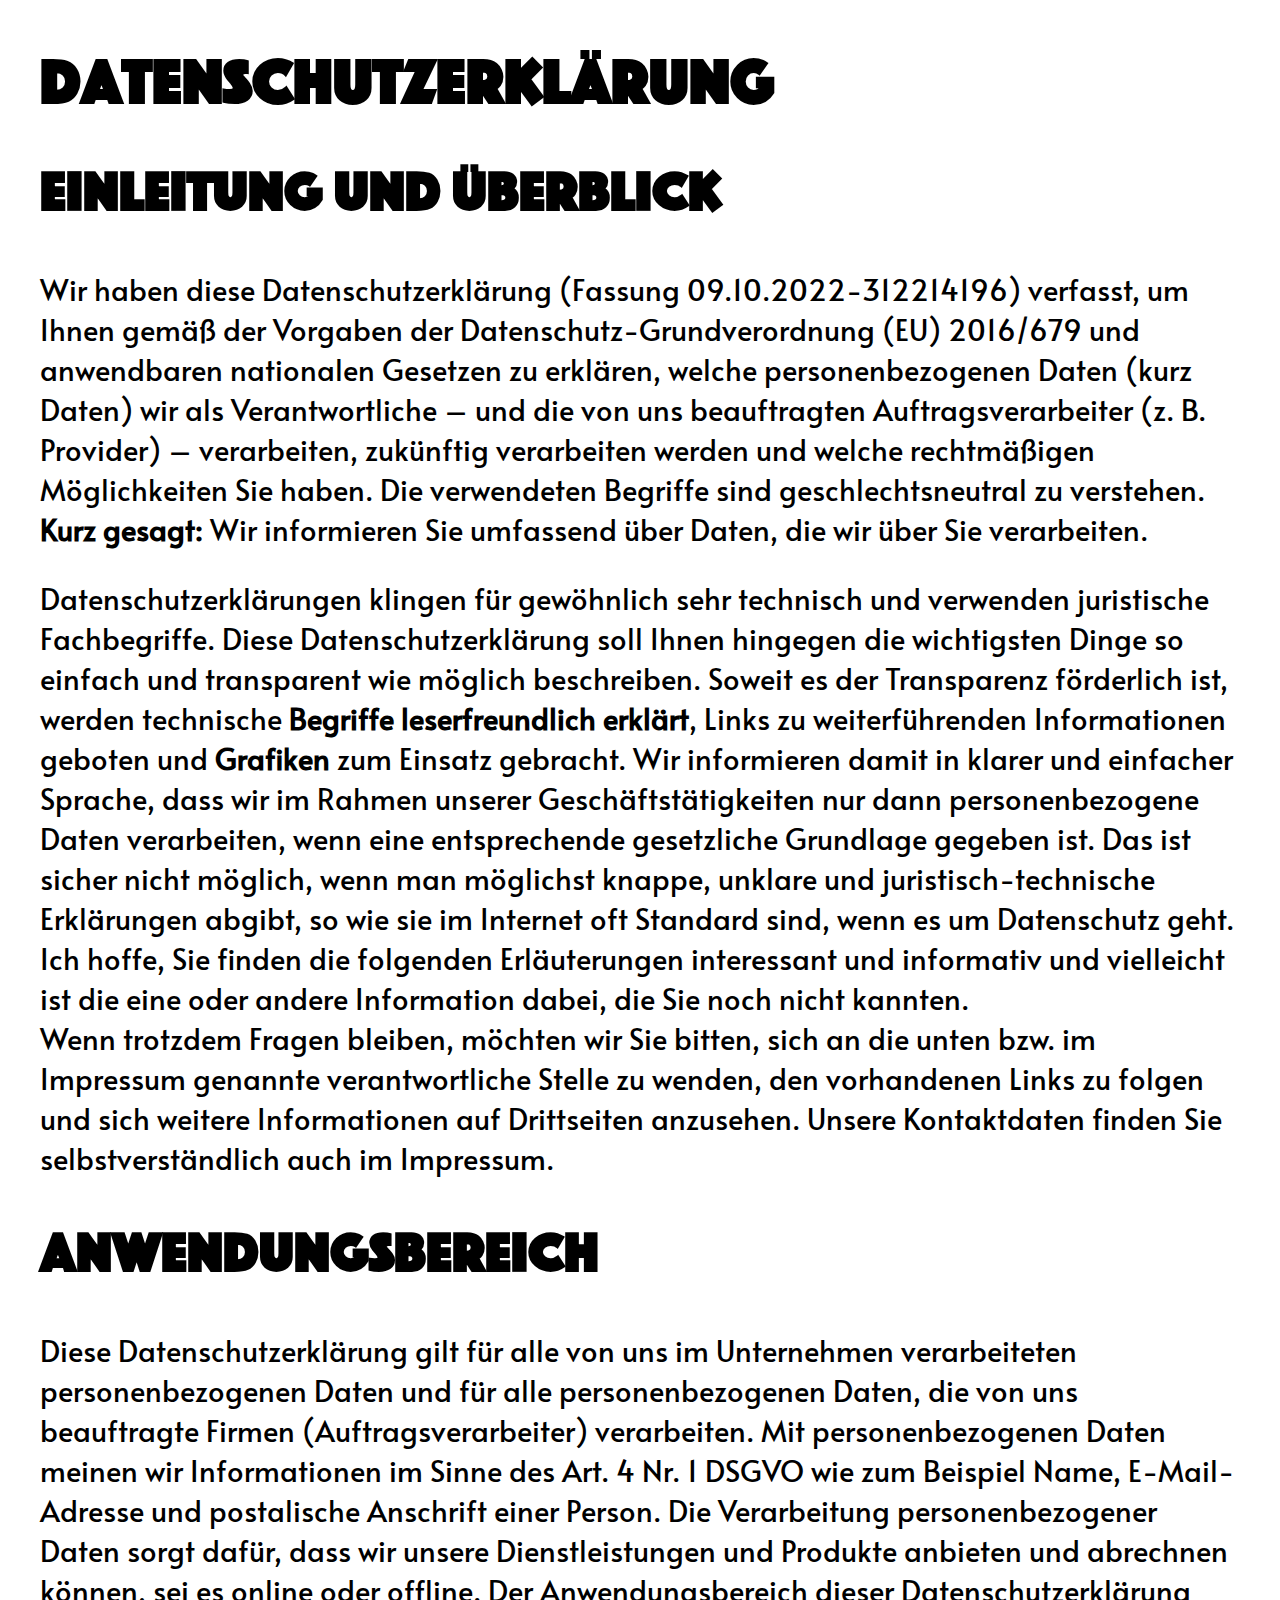
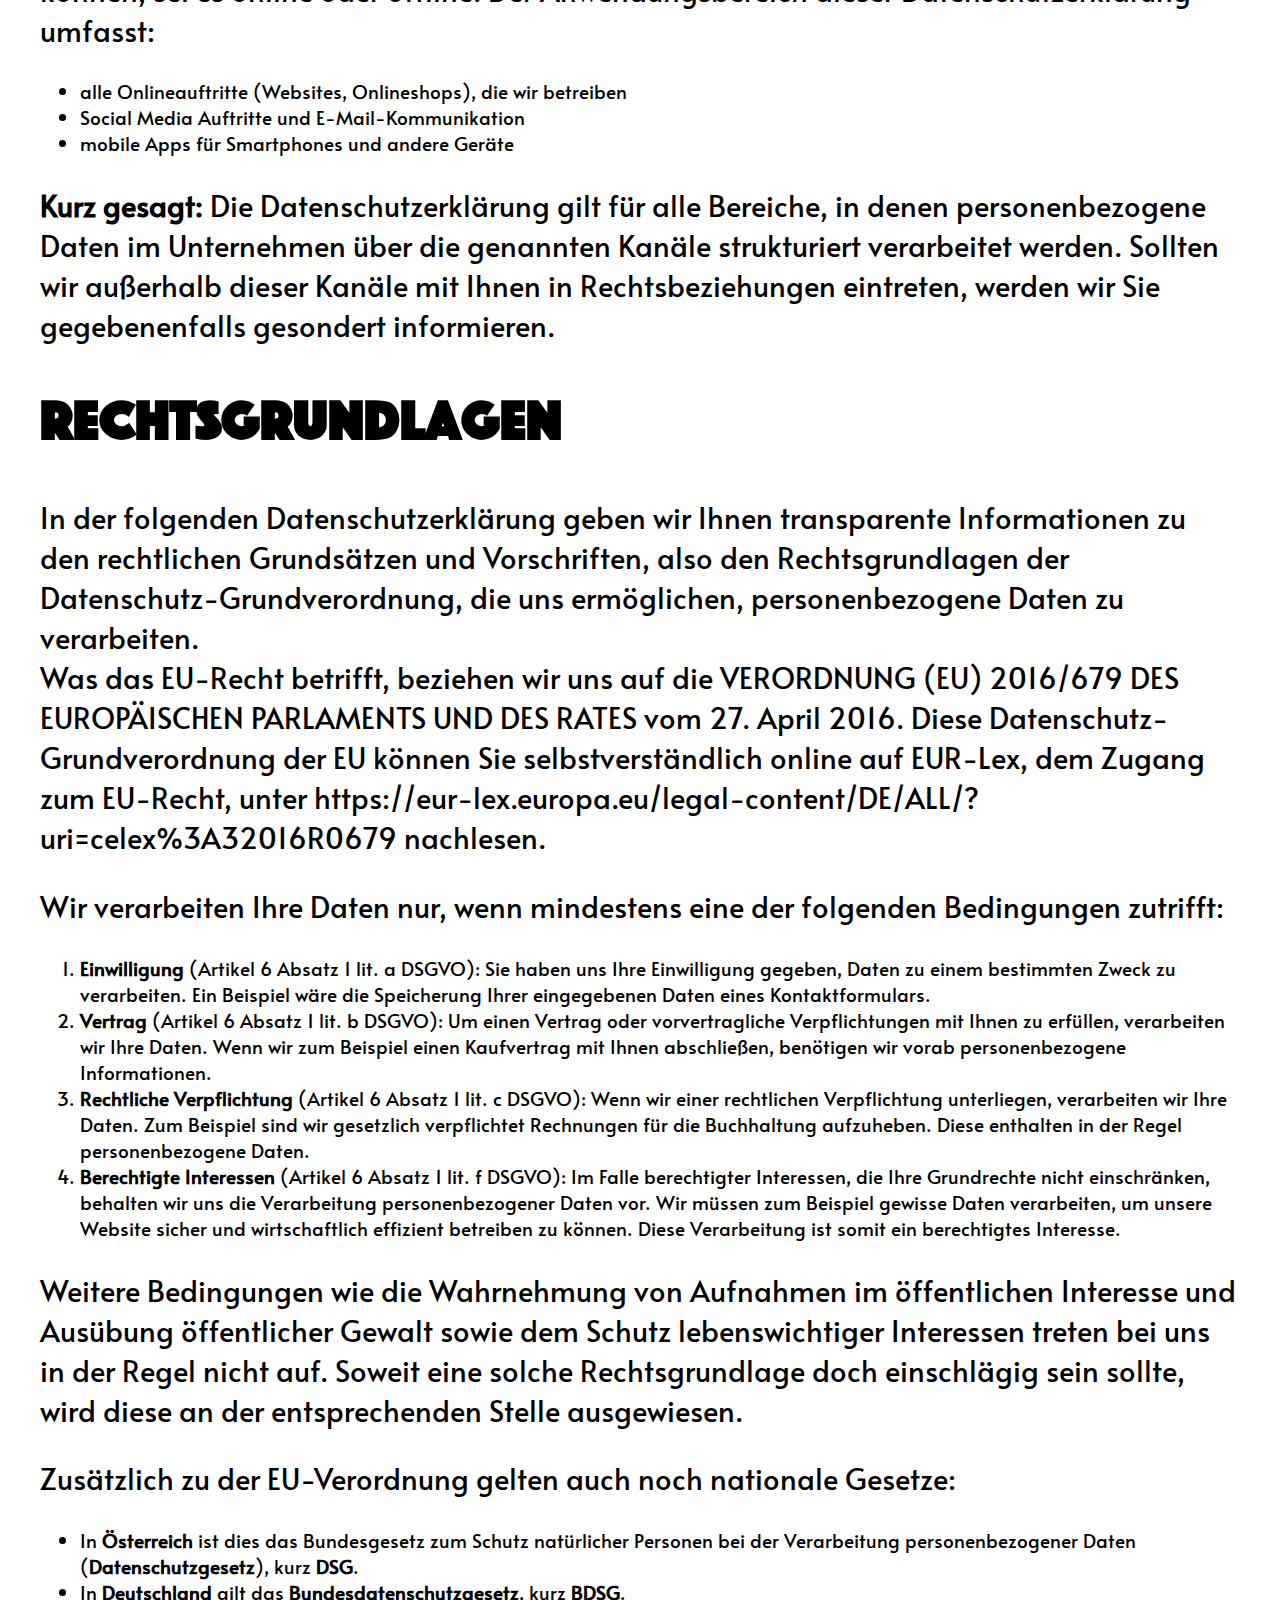
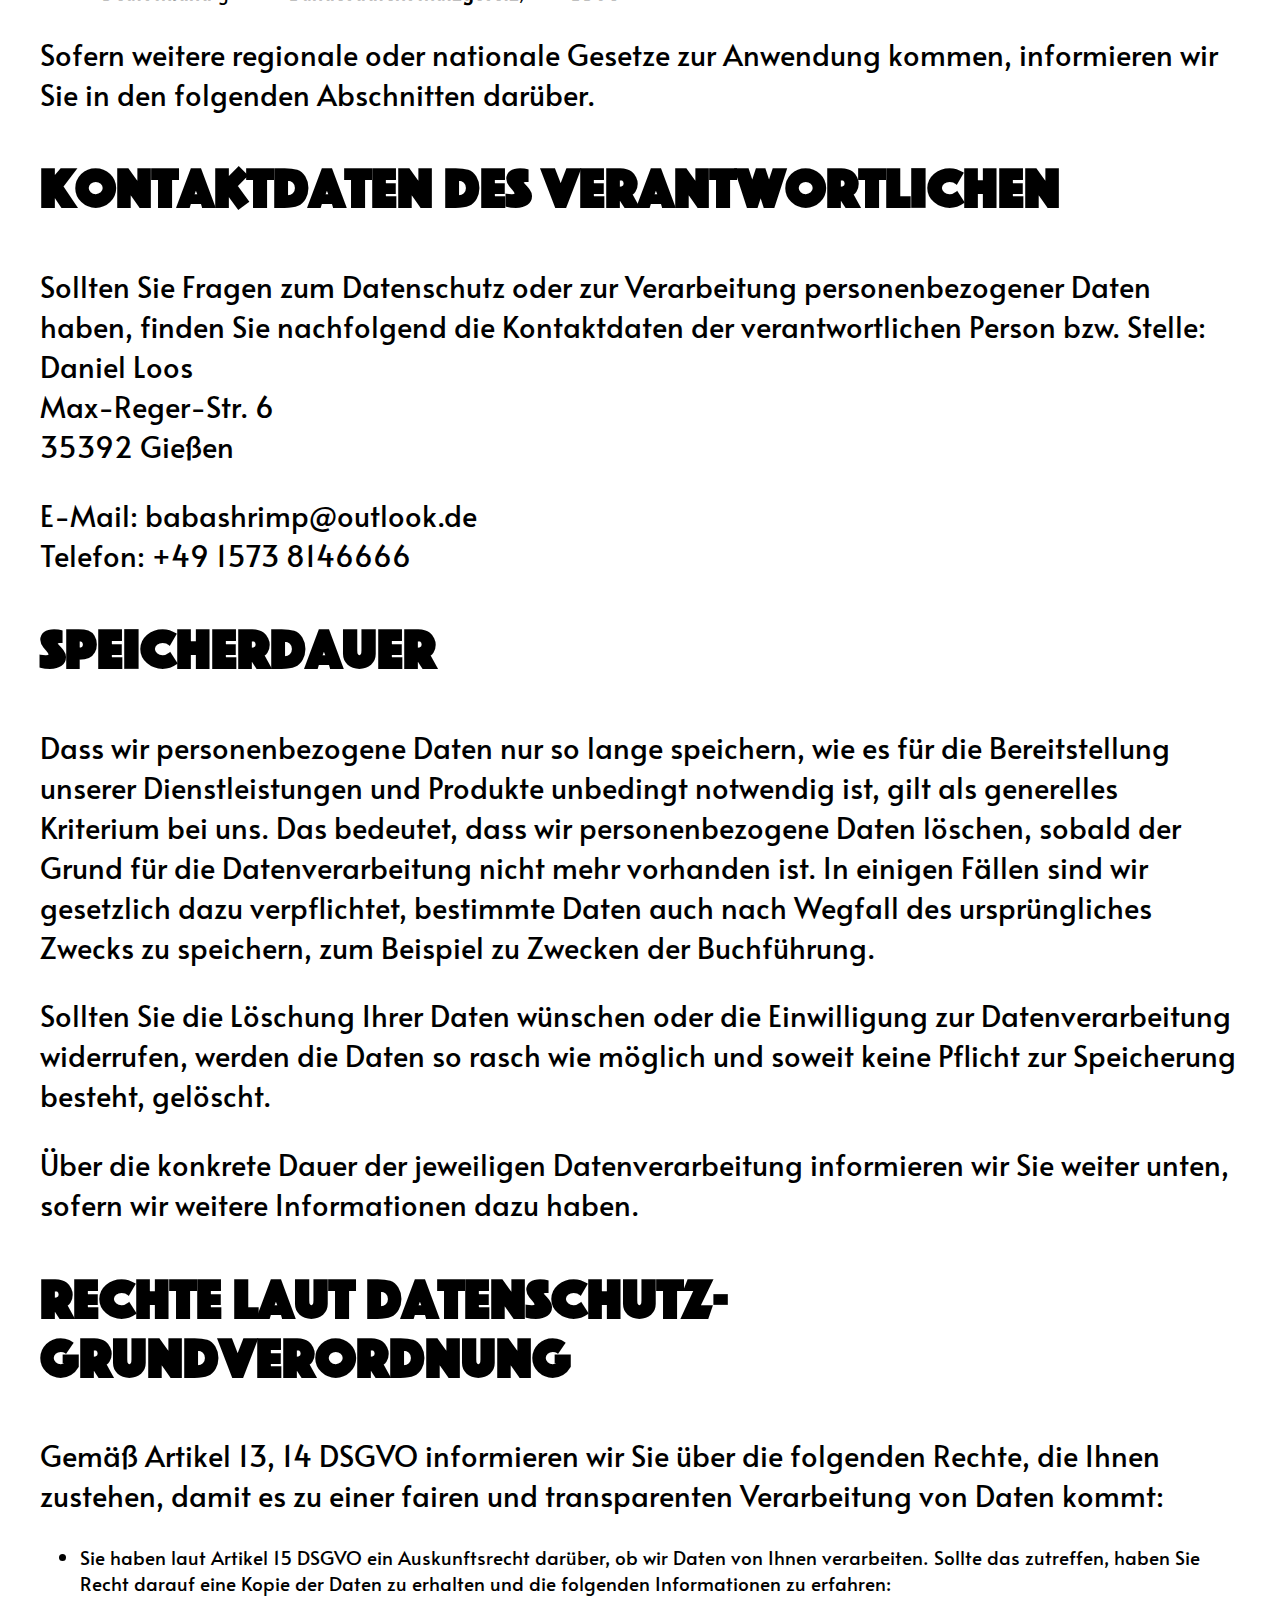
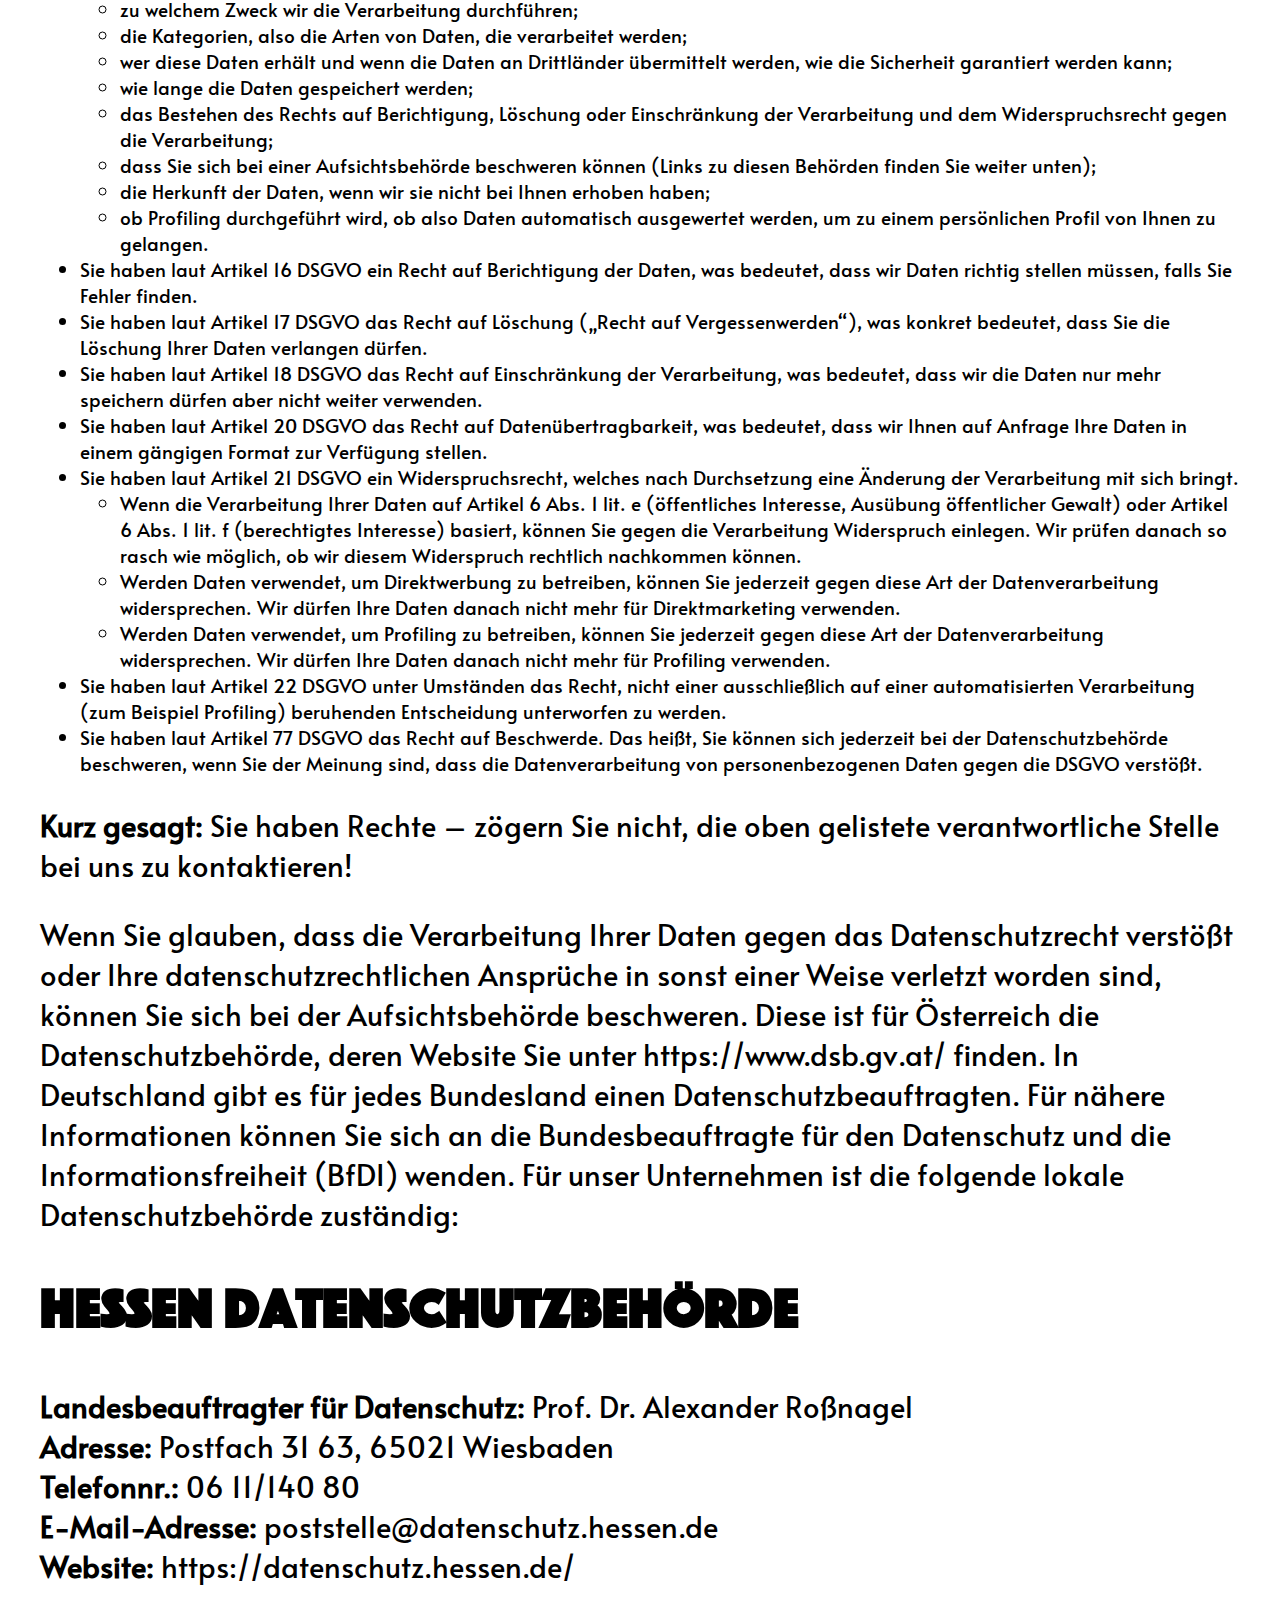
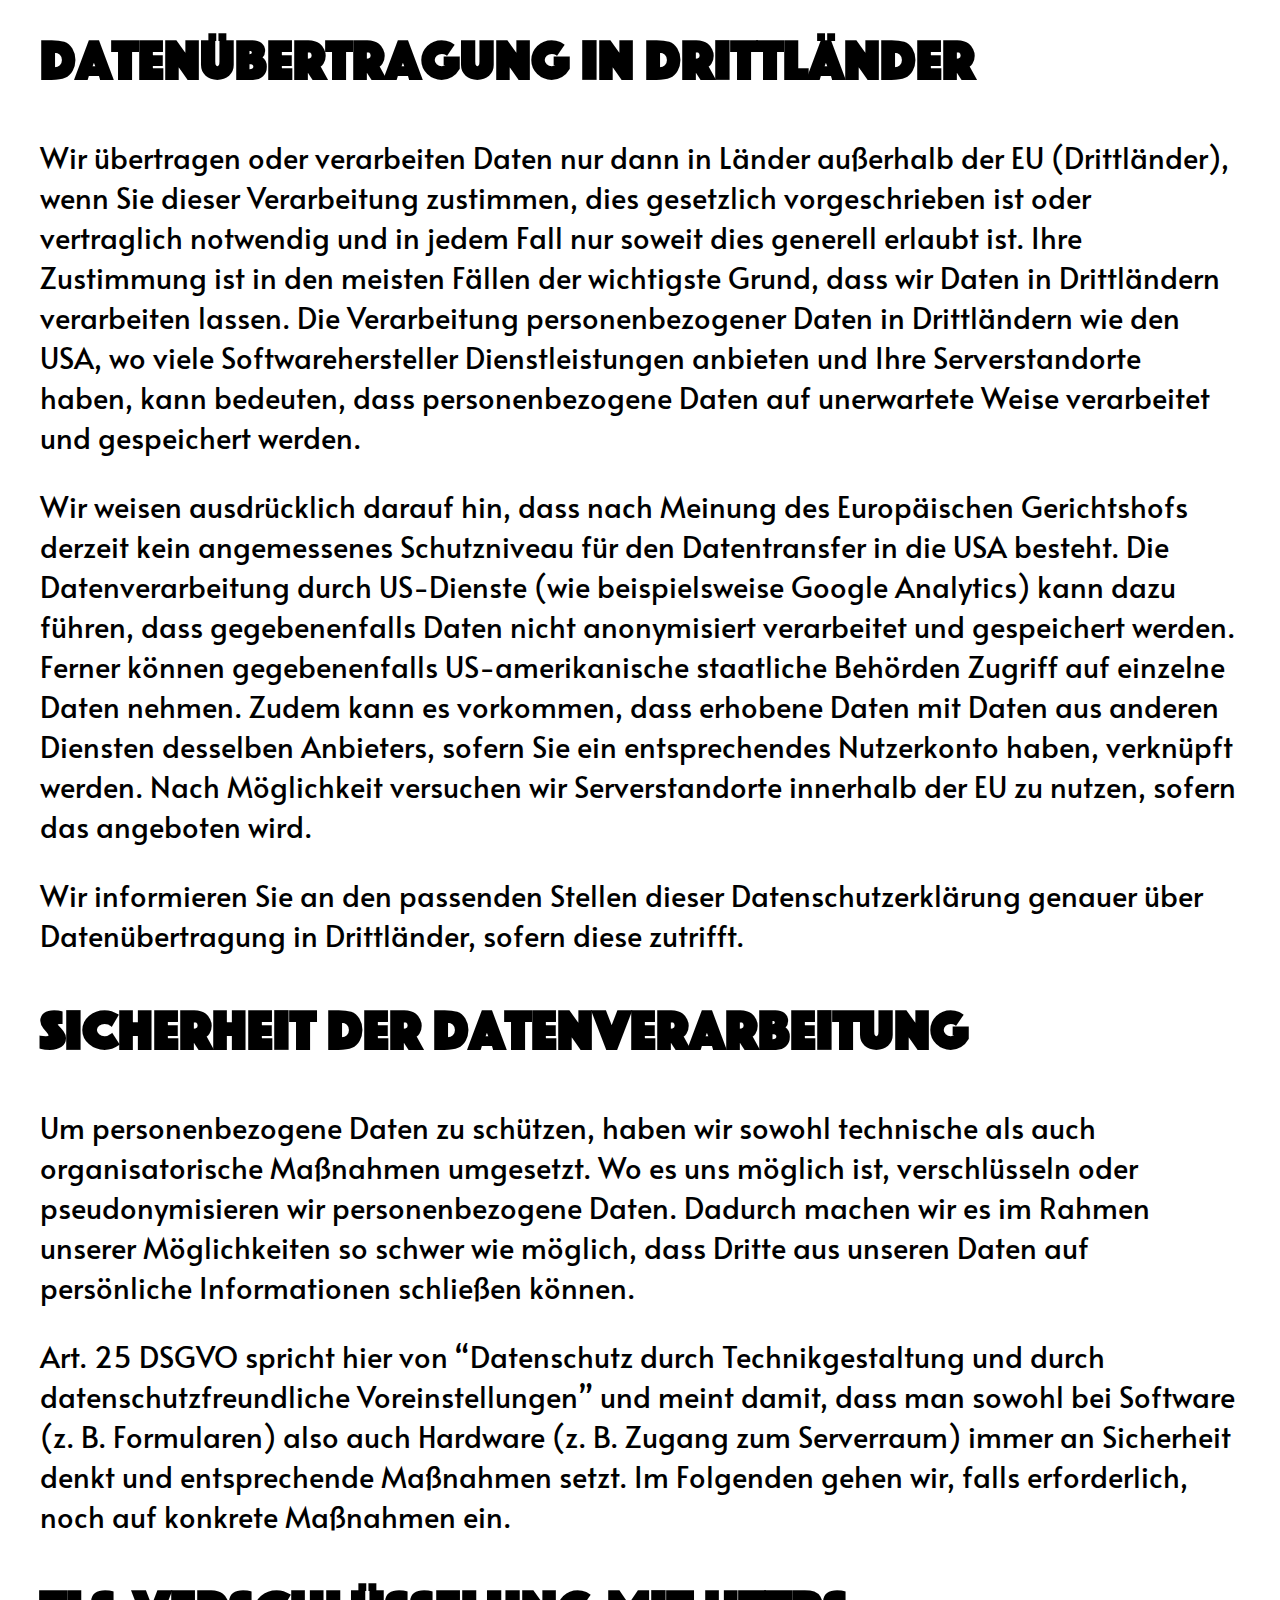
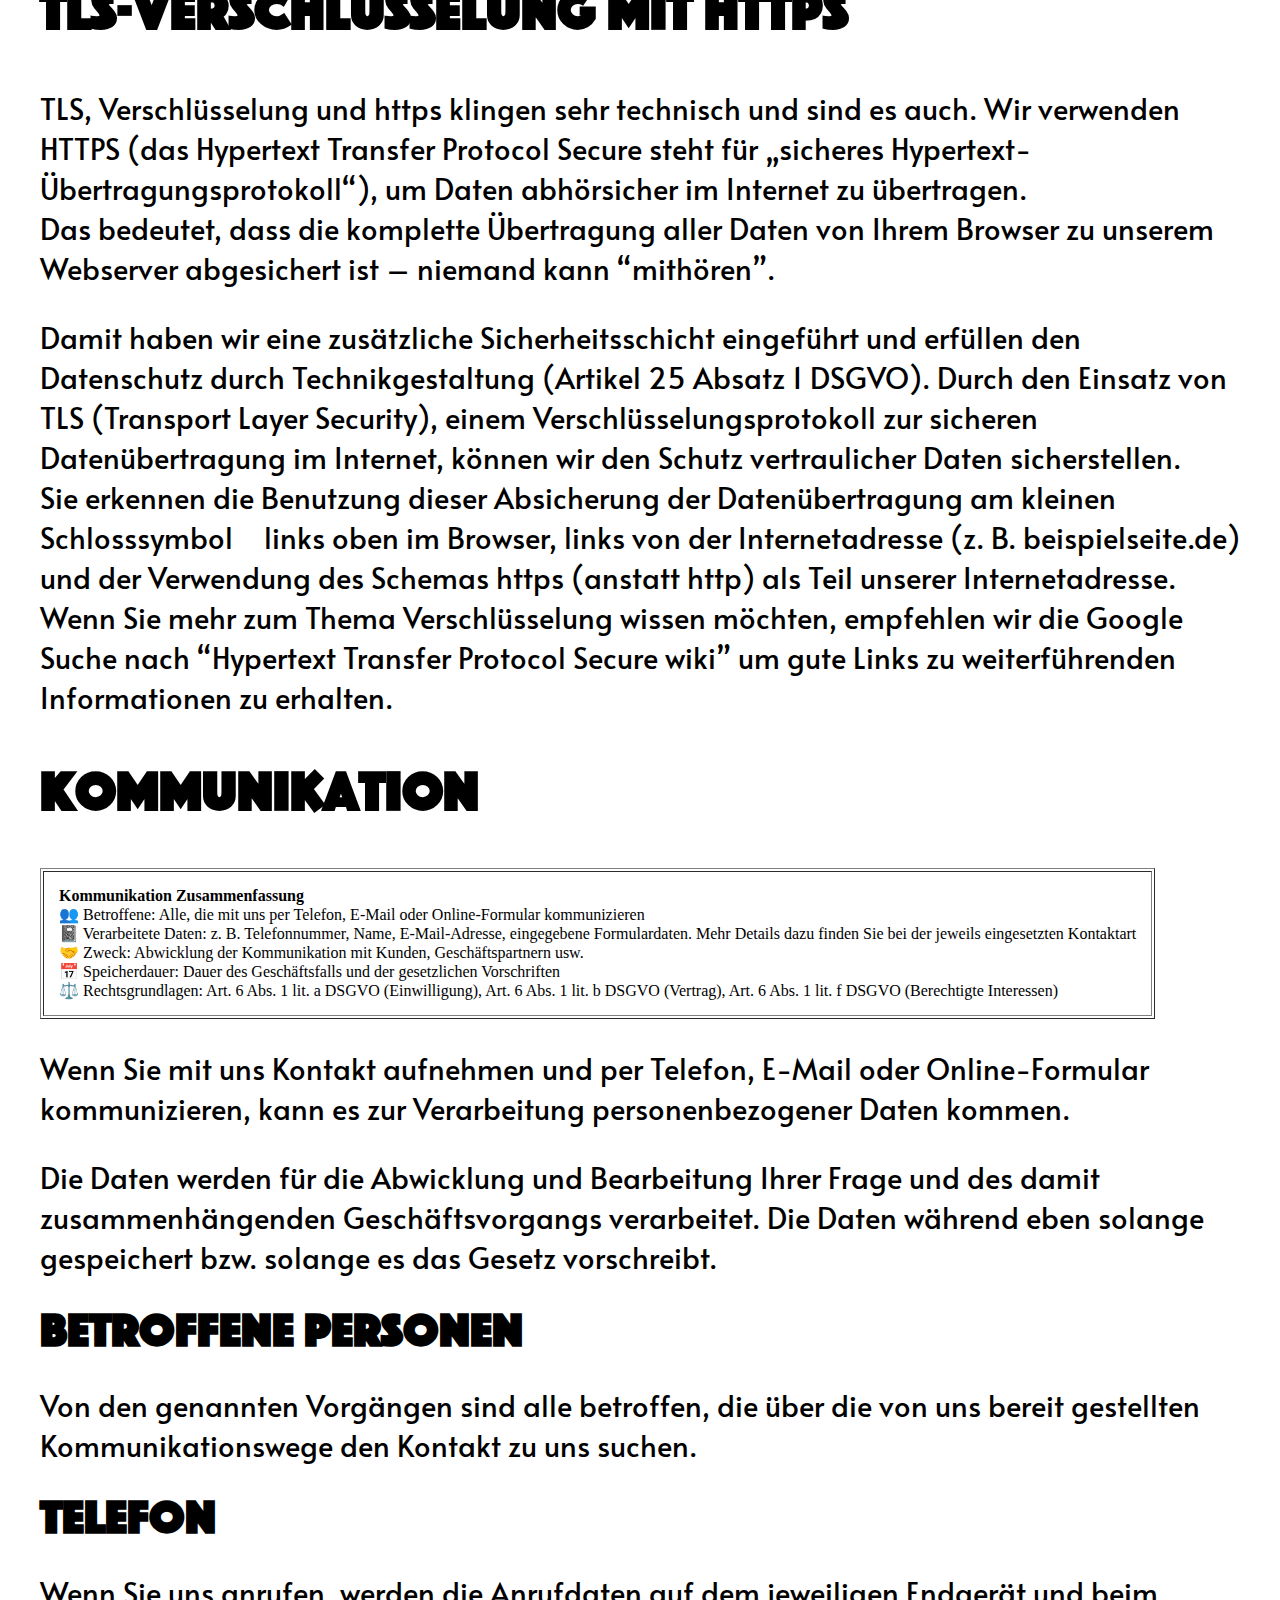
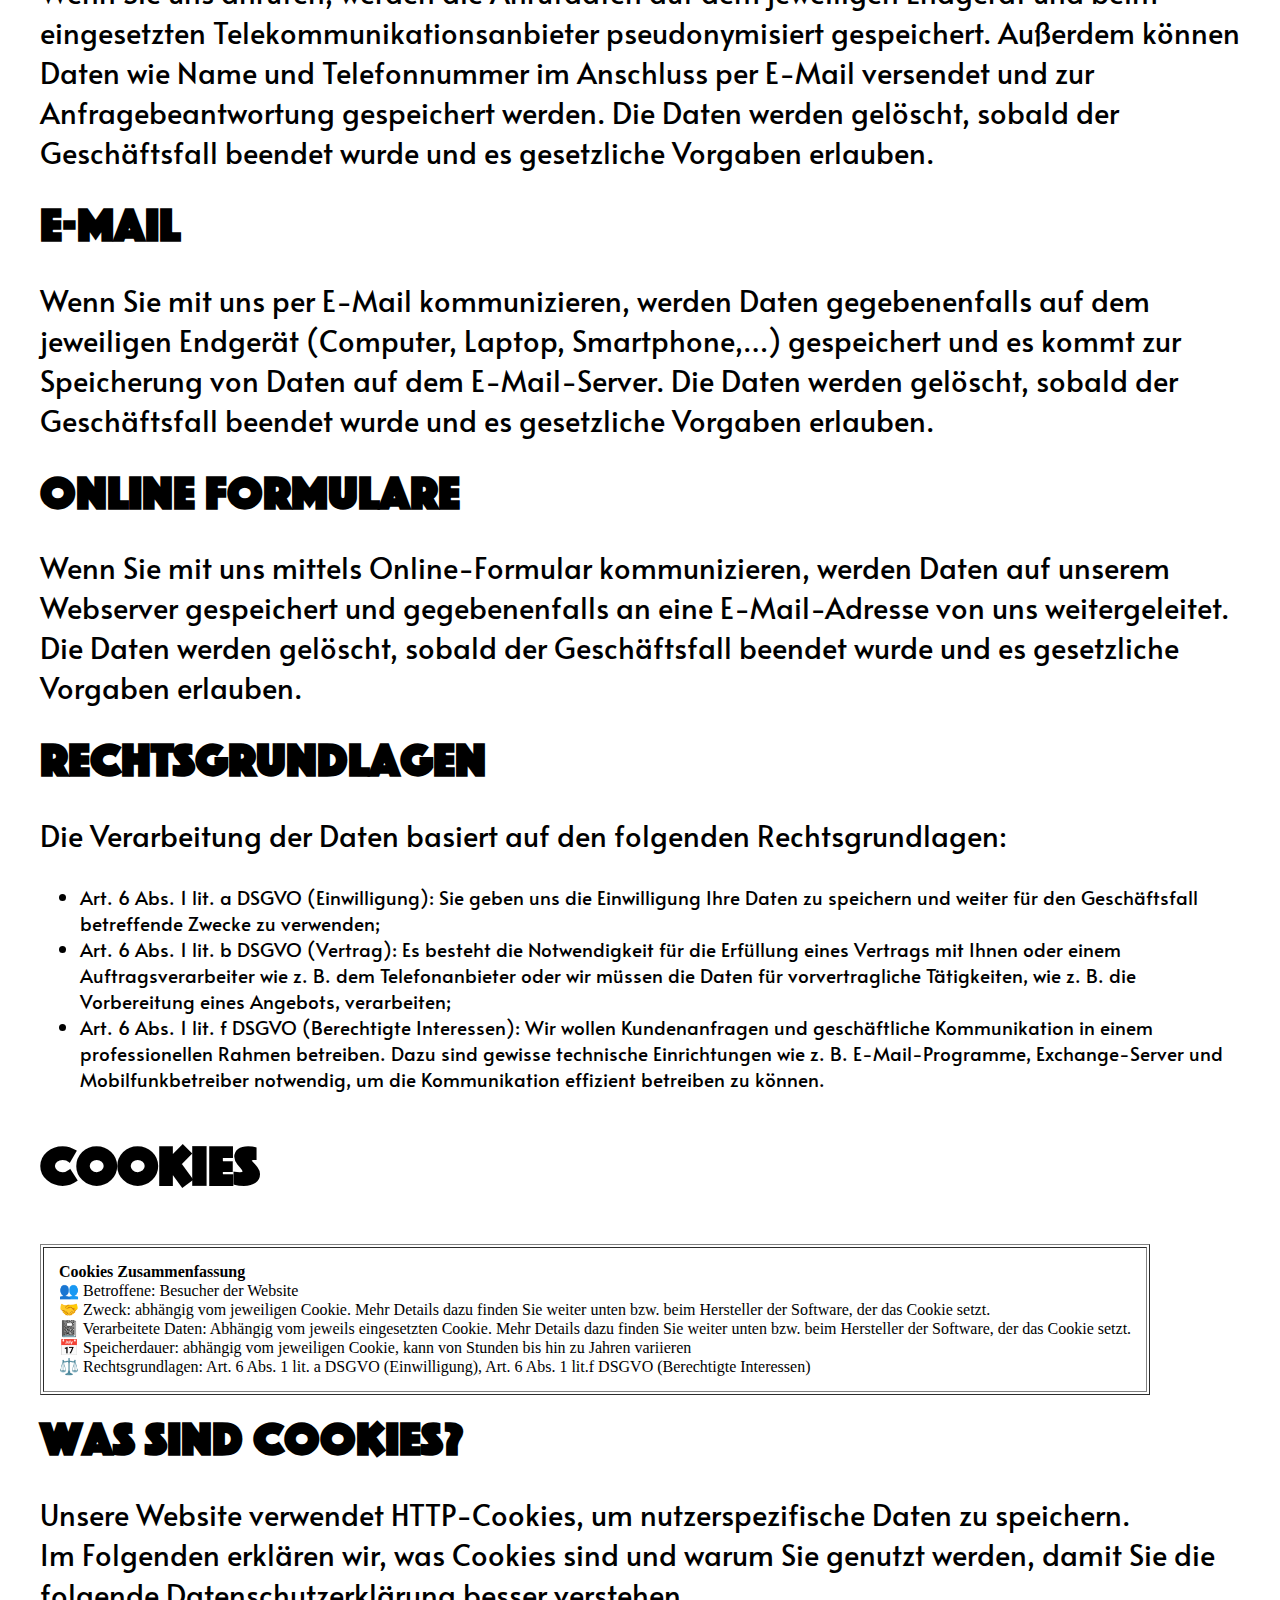
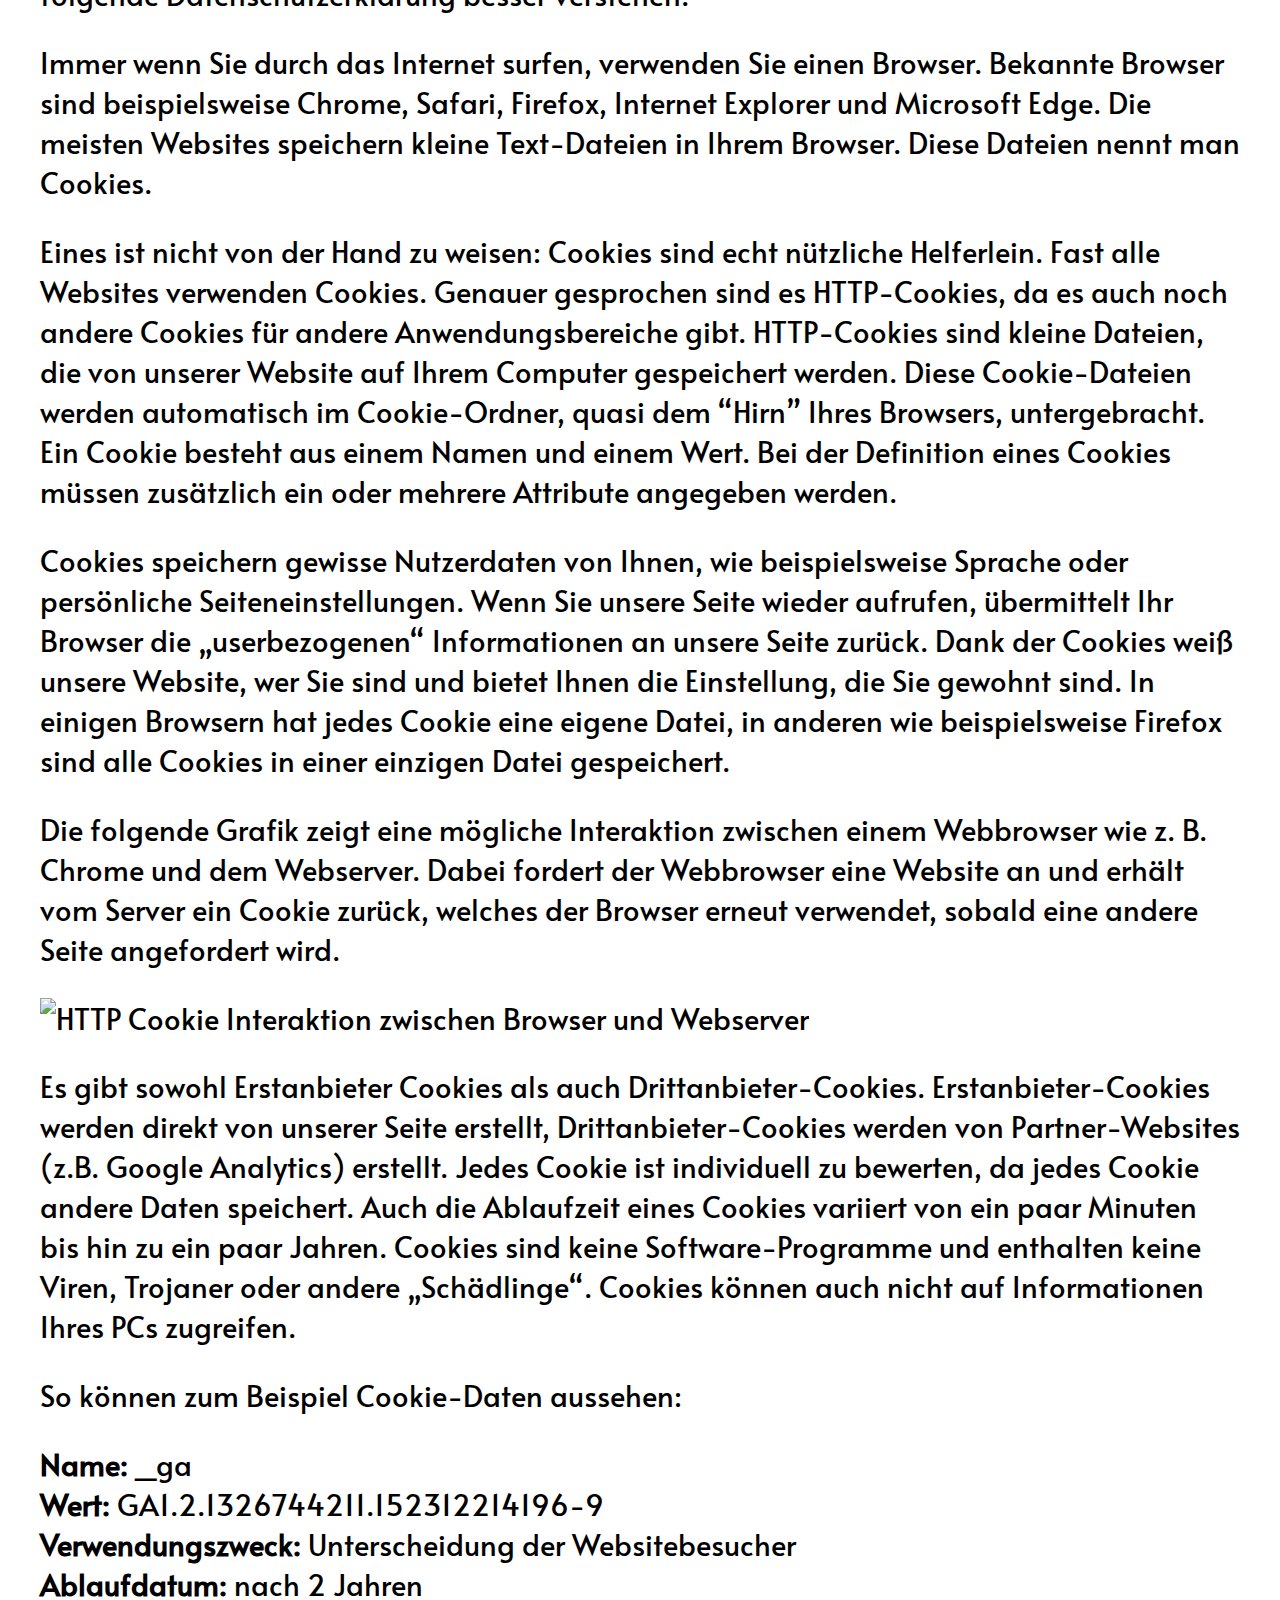
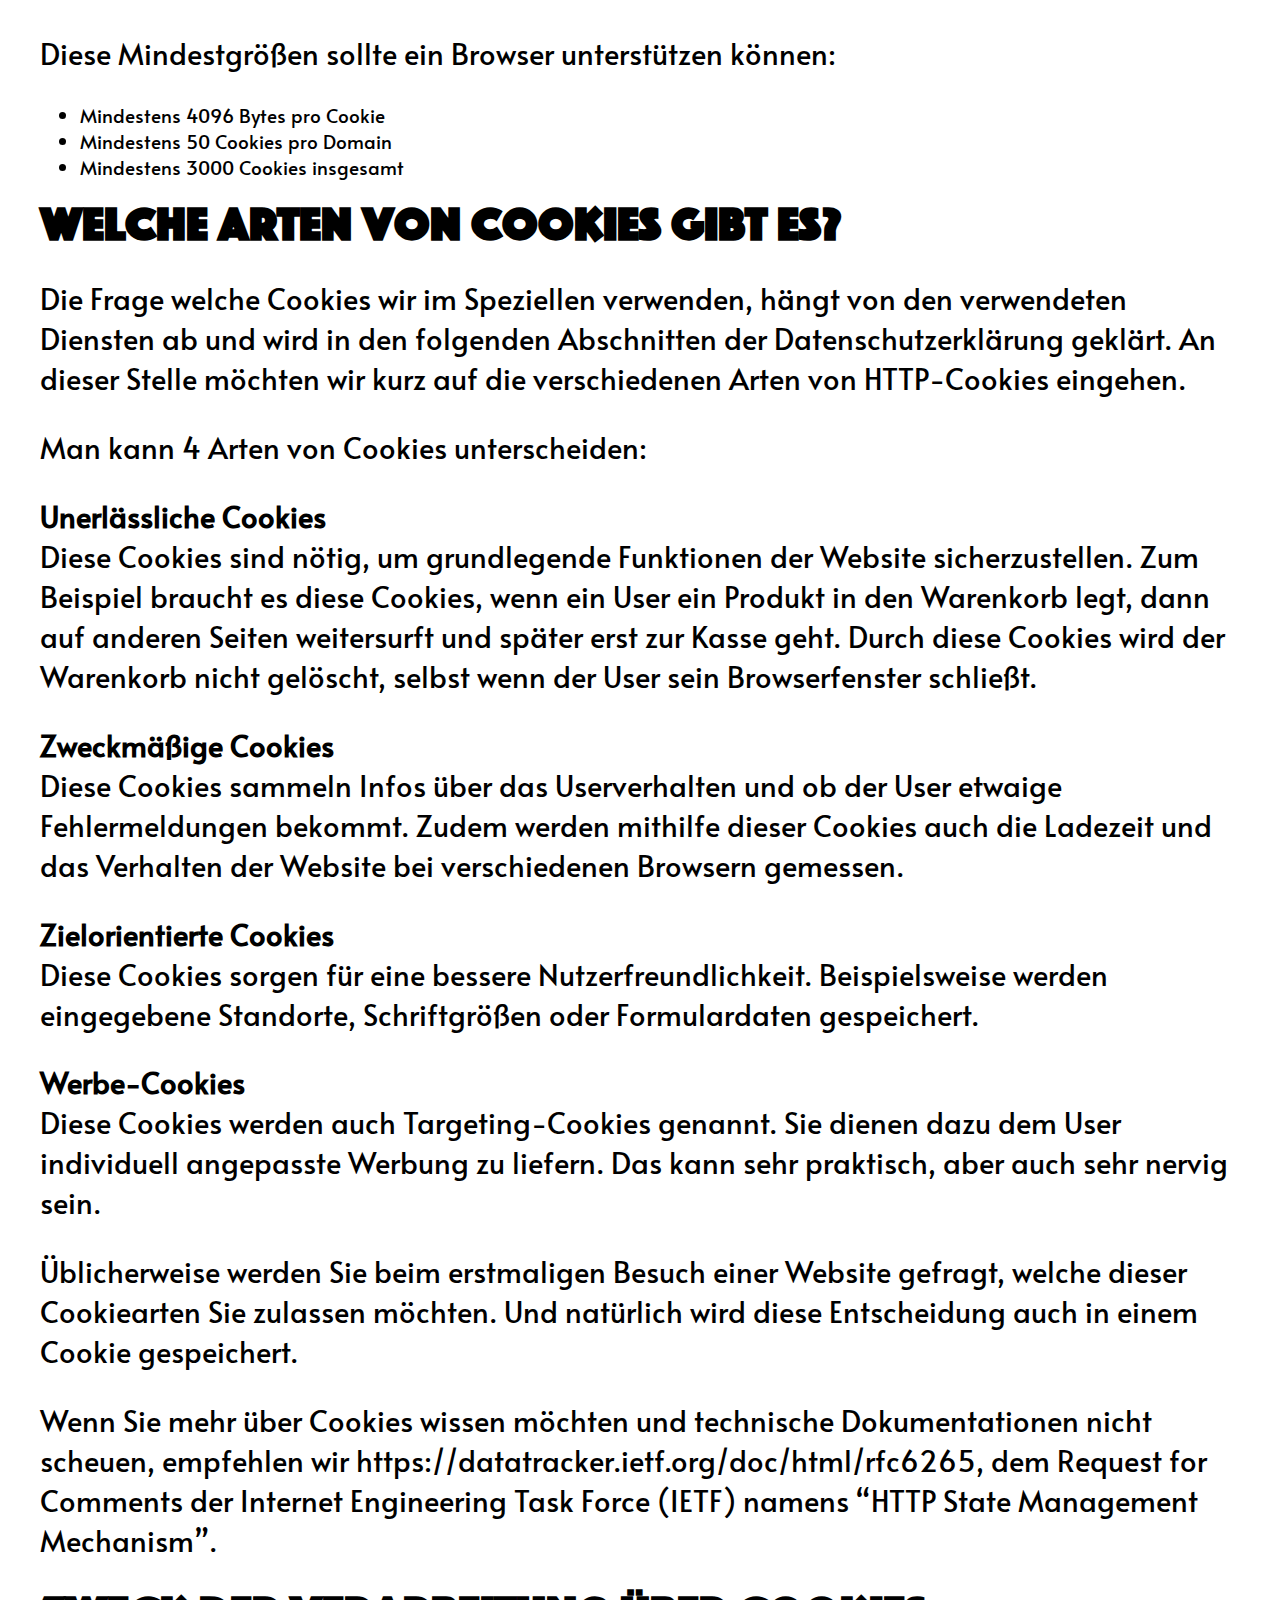
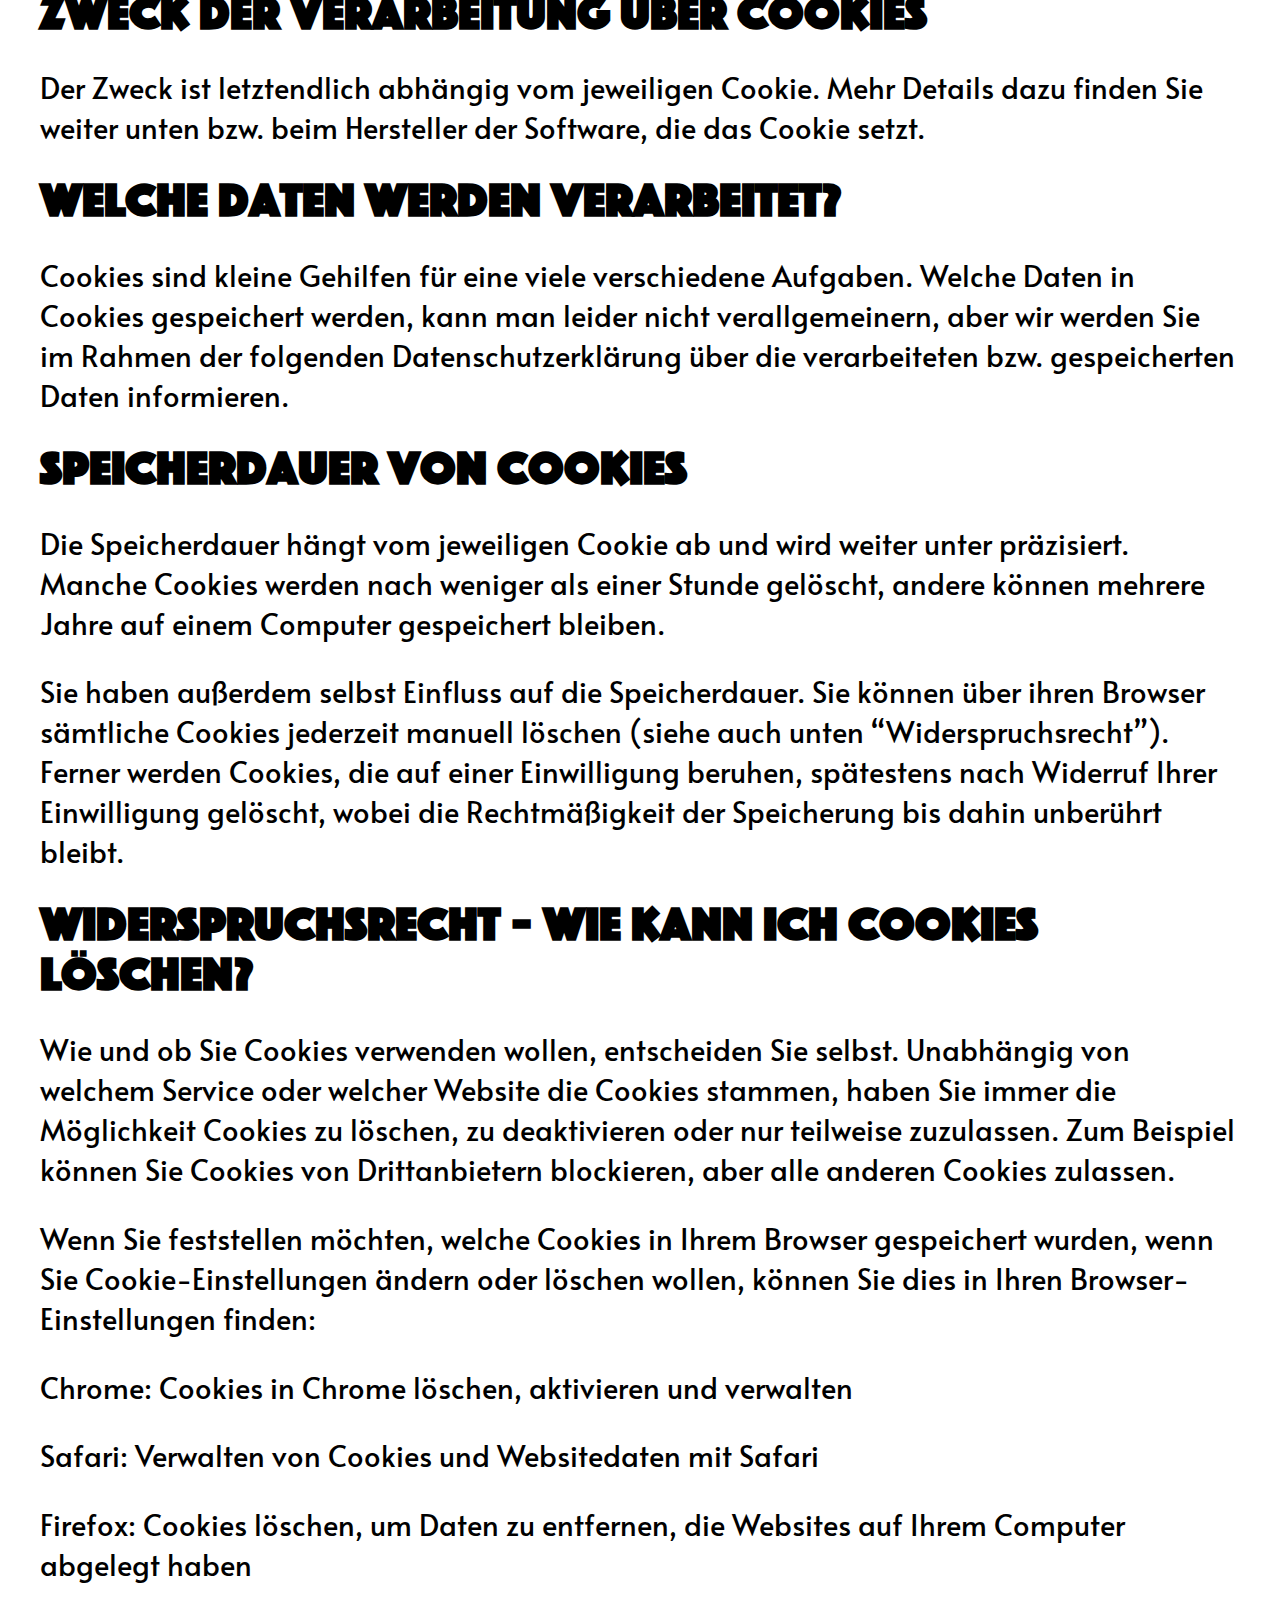
==== datenschutz.html @ 73acc79a "Update" ====
<!DOCTYPE html>
<html lang="en">
<head>
    <meta charset="UTF-8">
    <meta http-equiv="X-UA-Compatible" content="IE=edge">
    <meta name="viewport" content="width=device-width, initial-scale=1.0">
    <title>Datenschutz</title>

    <link rel="stylesheet" href="style.css">

</head>
<body>
    <div id="datenschutz">
        <h1 class="adsimple-312214196">Datenschutzerklärung</h1>
            <h2 id="einleitung-ueberblick" class="adsimple-312214196">Einleitung und Überblick</h2>
            <p>Wir haben diese Datenschutzerklärung (Fassung 09.10.2022-312214196) verfasst, um Ihnen gemäß der Vorgaben der <a class="adsimple-312214196" href="https://eur-lex.europa.eu/legal-content/DE/TXT/HTML/?uri=CELEX:32016R0679&amp;from=DE&amp;tid=312214196#d1e2269-1-1" target="_blank" rel="noopener">Datenschutz-Grundverordnung (EU) 2016/679</a> und anwendbaren nationalen Gesetzen zu erklären, welche personenbezogenen Daten (kurz Daten) wir als Verantwortliche &#8211; und die von uns beauftragten Auftragsverarbeiter (z. B. Provider) &#8211; verarbeiten, zukünftig verarbeiten werden und welche rechtmäßigen Möglichkeiten Sie haben. Die verwendeten Begriffe sind geschlechtsneutral zu verstehen.<br />
            <strong class="adsimple-312214196">Kurz gesagt:</strong> Wir informieren Sie umfassend über Daten, die wir über Sie verarbeiten.</p>
            <p>Datenschutzerklärungen klingen für gewöhnlich sehr technisch und verwenden juristische Fachbegriffe. Diese Datenschutzerklärung soll Ihnen hingegen die wichtigsten Dinge so einfach und transparent wie möglich beschreiben. Soweit es der Transparenz förderlich ist, werden technische <strong class="adsimple-312214196">Begriffe leserfreundlich erklärt</strong>, Links zu weiterführenden Informationen geboten und <strong class="adsimple-312214196">Grafiken</strong> zum Einsatz gebracht. Wir informieren damit in klarer und einfacher Sprache, dass wir im Rahmen unserer Geschäftstätigkeiten nur dann personenbezogene Daten verarbeiten, wenn eine entsprechende gesetzliche Grundlage gegeben ist. Das ist sicher nicht möglich, wenn man möglichst knappe, unklare und juristisch-technische Erklärungen abgibt, so wie sie im Internet oft Standard sind, wenn es um Datenschutz geht. Ich hoffe, Sie finden die folgenden Erläuterungen interessant und informativ und vielleicht ist die eine oder andere Information dabei, die Sie noch nicht kannten.<br />
            Wenn trotzdem Fragen bleiben, möchten wir Sie bitten, sich an die unten bzw. im Impressum genannte verantwortliche Stelle zu wenden, den vorhandenen Links zu folgen und sich weitere Informationen auf Drittseiten anzusehen. Unsere Kontaktdaten finden Sie selbstverständlich auch im Impressum.</p>
            <h2 id="anwendungsbereich" class="adsimple-312214196">Anwendungsbereich</h2>
            <p>Diese Datenschutzerklärung gilt für alle von uns im Unternehmen verarbeiteten personenbezogenen Daten und für alle personenbezogenen Daten, die von uns beauftragte Firmen (Auftragsverarbeiter) verarbeiten. Mit personenbezogenen Daten meinen wir Informationen im Sinne des Art. 4 Nr. 1 DSGVO wie zum Beispiel Name, E-Mail-Adresse und postalische Anschrift einer Person. Die Verarbeitung personenbezogener Daten sorgt dafür, dass wir unsere Dienstleistungen und Produkte anbieten und abrechnen können, sei es online oder offline. Der Anwendungsbereich dieser Datenschutzerklärung umfasst:</p>
            <ul class="adsimple-312214196">
            <li class="adsimple-312214196">alle Onlineauftritte (Websites, Onlineshops), die wir betreiben</li>
            <li class="adsimple-312214196">Social Media Auftritte und E-Mail-Kommunikation</li>
            <li class="adsimple-312214196">mobile Apps für Smartphones und andere Geräte</li>
            </ul>
            <p>
            <strong class="adsimple-312214196">Kurz gesagt:</strong> Die Datenschutzerklärung gilt für alle Bereiche, in denen personenbezogene Daten im Unternehmen über die genannten Kanäle strukturiert verarbeitet werden. Sollten wir außerhalb dieser Kanäle mit Ihnen in Rechtsbeziehungen eintreten, werden wir Sie gegebenenfalls gesondert informieren.</p>
            <h2 id="rechtsgrundlagen" class="adsimple-312214196">Rechtsgrundlagen</h2>
            <p>In der folgenden Datenschutzerklärung geben wir Ihnen transparente Informationen zu den rechtlichen Grundsätzen und Vorschriften, also den Rechtsgrundlagen der Datenschutz-Grundverordnung, die uns ermöglichen, personenbezogene Daten zu verarbeiten.<br />
            Was das EU-Recht betrifft, beziehen wir uns auf die VERORDNUNG (EU) 2016/679 DES EUROPÄISCHEN PARLAMENTS UND DES RATES vom 27. April 2016. Diese Datenschutz-Grundverordnung der EU können Sie selbstverständlich online auf EUR-Lex, dem Zugang zum EU-Recht, unter <a class="adsimple-312214196" href="https://eur-lex.europa.eu/legal-content/DE/ALL/?uri=celex%3A32016R0679">https://eur-lex.europa.eu/legal-content/DE/ALL/?uri=celex%3A32016R0679</a> nachlesen.</p>
            <p>Wir verarbeiten Ihre Daten nur, wenn mindestens eine der folgenden Bedingungen zutrifft:</p>
            <ol>
            <li class="adsimple-312214196">
            <strong class="adsimple-312214196">Einwilligung</strong> (Artikel 6 Absatz 1 lit. a DSGVO): Sie haben uns Ihre Einwilligung gegeben, Daten zu einem bestimmten Zweck zu verarbeiten. Ein Beispiel wäre die Speicherung Ihrer eingegebenen Daten eines Kontaktformulars.</li>
            <li class="adsimple-312214196">
            <strong class="adsimple-312214196">Vertrag</strong> (Artikel 6 Absatz 1 lit. b DSGVO): Um einen Vertrag oder vorvertragliche Verpflichtungen mit Ihnen zu erfüllen, verarbeiten wir Ihre Daten. Wenn wir zum Beispiel einen Kaufvertrag mit Ihnen abschließen, benötigen wir vorab personenbezogene Informationen.</li>
            <li class="adsimple-312214196">
            <strong class="adsimple-312214196">Rechtliche Verpflichtung</strong> (Artikel 6 Absatz 1 lit. c DSGVO): Wenn wir einer rechtlichen Verpflichtung unterliegen, verarbeiten wir Ihre Daten. Zum Beispiel sind wir gesetzlich verpflichtet Rechnungen für die Buchhaltung aufzuheben. Diese enthalten in der Regel personenbezogene Daten.</li>
            <li class="adsimple-312214196">
            <strong class="adsimple-312214196">Berechtigte Interessen</strong> (Artikel 6 Absatz 1 lit. f DSGVO): Im Falle berechtigter Interessen, die Ihre Grundrechte nicht einschränken, behalten wir uns die Verarbeitung personenbezogener Daten vor. Wir müssen zum Beispiel gewisse Daten verarbeiten, um unsere Website sicher und wirtschaftlich effizient betreiben zu können. Diese Verarbeitung ist somit ein berechtigtes Interesse.</li>
            </ol>
            <p>Weitere Bedingungen wie die Wahrnehmung von Aufnahmen im öffentlichen Interesse und Ausübung öffentlicher Gewalt sowie dem Schutz lebenswichtiger Interessen treten bei uns in der Regel nicht auf. Soweit eine solche Rechtsgrundlage doch einschlägig sein sollte, wird diese an der entsprechenden Stelle ausgewiesen.</p>
            <p>Zusätzlich zu der EU-Verordnung gelten auch noch nationale Gesetze:</p>
            <ul class="adsimple-312214196">
            <li class="adsimple-312214196">In <strong class="adsimple-312214196">Österreich</strong> ist dies das Bundesgesetz zum Schutz natürlicher Personen bei der Verarbeitung personenbezogener Daten (<strong class="adsimple-312214196">Datenschutzgesetz</strong>), kurz <strong class="adsimple-312214196">DSG</strong>.</li>
            <li class="adsimple-312214196">In <strong class="adsimple-312214196">Deutschland</strong> gilt das <strong class="adsimple-312214196">Bundesdatenschutzgesetz</strong>, kurz<strong class="adsimple-312214196"> BDSG</strong>.</li>
            </ul>
            <p>Sofern weitere regionale oder nationale Gesetze zur Anwendung kommen, informieren wir Sie in den folgenden Abschnitten darüber.</p>
            <h2 id="kontaktdaten-verantwortliche" class="adsimple-312214196">Kontaktdaten des Verantwortlichen</h2>
            <p>Sollten Sie Fragen zum Datenschutz oder zur Verarbeitung personenbezogener Daten haben, finden Sie nachfolgend die Kontaktdaten der verantwortlichen Person bzw. Stelle:<br />
            <span class="adsimple-312214196" style="font-weight: 400">Daniel Loos<br />
            Max-Reger-Str. 6<br />
            35392 Gießen</span>
            </p>
            <p>E-Mail: <a href="mailto:babashrimp@outlook.de">babashrimp@outlook.de</a>
            <br />
            Telefon: <a href="tel:+49 1573 8146666">+49 1573 8146666</a>
            </p>
            <h2 id="speicherdauer" class="adsimple-312214196">Speicherdauer</h2>
            <p>Dass wir personenbezogene Daten nur so lange speichern, wie es für die Bereitstellung unserer Dienstleistungen und Produkte unbedingt notwendig ist, gilt als generelles Kriterium bei uns. Das bedeutet, dass wir personenbezogene Daten löschen, sobald der Grund für die Datenverarbeitung nicht mehr vorhanden ist. In einigen Fällen sind wir gesetzlich dazu verpflichtet, bestimmte Daten auch nach Wegfall des ursprüngliches Zwecks zu speichern, zum Beispiel zu Zwecken der Buchführung.</p>
            <p>Sollten Sie die Löschung Ihrer Daten wünschen oder die Einwilligung zur Datenverarbeitung widerrufen, werden die Daten so rasch wie möglich und soweit keine Pflicht zur Speicherung besteht, gelöscht.</p>
            <p>Über die konkrete Dauer der jeweiligen Datenverarbeitung informieren wir Sie weiter unten, sofern wir weitere Informationen dazu haben.</p>
            <h2 id="rechte-dsgvo" class="adsimple-312214196">Rechte laut Datenschutz-Grundverordnung</h2>
            <p>Gemäß Artikel 13, 14 DSGVO informieren wir Sie über die folgenden Rechte, die Ihnen zustehen, damit es zu einer fairen und transparenten Verarbeitung von Daten kommt:</p>
            <ul class="adsimple-312214196">
            <li class="adsimple-312214196">Sie haben laut Artikel 15 DSGVO ein Auskunftsrecht darüber, ob wir Daten von Ihnen verarbeiten. Sollte das zutreffen, haben Sie Recht darauf eine Kopie der Daten zu erhalten und die folgenden Informationen zu erfahren:
            <ul class="adsimple-312214196">
            <li class="adsimple-312214196">zu welchem Zweck wir die Verarbeitung durchführen;</li>
            <li class="adsimple-312214196">die Kategorien, also die Arten von Daten, die verarbeitet werden;</li>
            <li class="adsimple-312214196">wer diese Daten erhält und wenn die Daten an Drittländer übermittelt werden, wie die Sicherheit garantiert werden kann;</li>
            <li class="adsimple-312214196">wie lange die Daten gespeichert werden;</li>
            <li class="adsimple-312214196">das Bestehen des Rechts auf Berichtigung, Löschung oder Einschränkung der Verarbeitung und dem Widerspruchsrecht gegen die Verarbeitung;</li>
            <li class="adsimple-312214196">dass Sie sich bei einer Aufsichtsbehörde beschweren können (Links zu diesen Behörden finden Sie weiter unten);</li>
            <li class="adsimple-312214196">die Herkunft der Daten, wenn wir sie nicht bei Ihnen erhoben haben;</li>
            <li class="adsimple-312214196">ob Profiling durchgeführt wird, ob also Daten automatisch ausgewertet werden, um zu einem persönlichen Profil von Ihnen zu gelangen.</li>
            </ul>
            </li>
            <li class="adsimple-312214196">Sie haben laut Artikel 16 DSGVO ein Recht auf Berichtigung der Daten, was bedeutet, dass wir Daten richtig stellen müssen, falls Sie Fehler finden.</li>
            <li class="adsimple-312214196">Sie haben laut Artikel 17 DSGVO das Recht auf Löschung („Recht auf Vergessenwerden“), was konkret bedeutet, dass Sie die Löschung Ihrer Daten verlangen dürfen.</li>
            <li class="adsimple-312214196">Sie haben laut Artikel 18 DSGVO das Recht auf Einschränkung der Verarbeitung, was bedeutet, dass wir die Daten nur mehr speichern dürfen aber nicht weiter verwenden.</li>
            <li class="adsimple-312214196">Sie haben laut Artikel 20 DSGVO das Recht auf Datenübertragbarkeit, was bedeutet, dass wir Ihnen auf Anfrage Ihre Daten in einem gängigen Format zur Verfügung stellen.</li>
            <li class="adsimple-312214196">Sie haben laut Artikel 21 DSGVO ein Widerspruchsrecht, welches nach Durchsetzung eine Änderung der Verarbeitung mit sich bringt.
            <ul class="adsimple-312214196">
            <li class="adsimple-312214196">Wenn die Verarbeitung Ihrer Daten auf Artikel 6 Abs. 1 lit. e (öffentliches Interesse, Ausübung öffentlicher Gewalt) oder Artikel 6 Abs. 1 lit. f (berechtigtes Interesse) basiert, können Sie gegen die Verarbeitung Widerspruch einlegen. Wir prüfen danach so rasch wie möglich, ob wir diesem Widerspruch rechtlich nachkommen können.</li>
            <li class="adsimple-312214196">Werden Daten verwendet, um Direktwerbung zu betreiben, können Sie jederzeit gegen diese Art der Datenverarbeitung widersprechen. Wir dürfen Ihre Daten danach nicht mehr für Direktmarketing verwenden.</li>
            <li class="adsimple-312214196">Werden Daten verwendet, um Profiling zu betreiben, können Sie jederzeit gegen diese Art der Datenverarbeitung widersprechen. Wir dürfen Ihre Daten danach nicht mehr für Profiling verwenden.</li>
            </ul>
            </li>
            <li class="adsimple-312214196">Sie haben laut Artikel 22 DSGVO unter Umständen das Recht, nicht einer ausschließlich auf einer automatisierten Verarbeitung (zum Beispiel Profiling) beruhenden Entscheidung unterworfen zu werden.</li>
            <li class="adsimple-312214196">Sie haben laut Artikel 77 DSGVO das Recht auf Beschwerde. Das heißt, Sie können sich jederzeit bei der Datenschutzbehörde beschweren, wenn Sie der Meinung sind, dass die Datenverarbeitung von personenbezogenen Daten gegen die DSGVO verstößt.</li>
            </ul>
            <p>
            <strong class="adsimple-312214196">Kurz gesagt:</strong> Sie haben Rechte &#8211; zögern Sie nicht, die oben gelistete verantwortliche Stelle bei uns zu kontaktieren!</p>
            <p>Wenn Sie glauben, dass die Verarbeitung Ihrer Daten gegen das Datenschutzrecht verstößt oder Ihre datenschutzrechtlichen Ansprüche in sonst einer Weise verletzt worden sind, können Sie sich bei der Aufsichtsbehörde beschweren. Diese ist für Österreich die Datenschutzbehörde, deren Website Sie unter <a class="adsimple-312214196" href="https://www.dsb.gv.at/?tid=312214196" target="_blank" rel="noopener">https://www.dsb.gv.at/</a> finden. In Deutschland gibt es für jedes Bundesland einen Datenschutzbeauftragten. Für nähere Informationen können Sie sich an die <a class="adsimple-312214196" href="https://www.bfdi.bund.de/DE/Home/home_node.html" target="_blank" rel="noopener">Bundesbeauftragte für den Datenschutz und die Informationsfreiheit (BfDI)</a> wenden. Für unser Unternehmen ist die folgende lokale Datenschutzbehörde zuständig:</p>
            <h2 id="hessen-datenschutzbehoerde" class="adsimple-312214196">Hessen Datenschutzbehörde</h2>
            <p>
            <strong class="adsimple-312214196">Landesbeauftragter für Datenschutz:</strong> Prof. Dr. Alexander Roßnagel<br />
            <strong class="adsimple-312214196">Adresse: </strong>Postfach 31 63, 65021 Wiesbaden<br />
            <strong class="adsimple-312214196">Telefonnr.:</strong> 06 11/140 80<br />
            <strong class="adsimple-312214196">E-Mail-Adresse:</strong> poststelle@datenschutz.hessen.de<br />
            <strong class="adsimple-312214196">Website: </strong>
            <a class="adsimple-312214196" href="https://datenschutz.hessen.de/?tid=312214196" target="_blank" rel="noopener">https://datenschutz.hessen.de/</a>
            </p>
            <h2 id="datenuebertragung-drittlaender" class="adsimple-312214196">Datenübertragung in Drittländer</h2>
            <p>Wir übertragen oder verarbeiten Daten nur dann in Länder außerhalb der EU (Drittländer), wenn Sie dieser Verarbeitung zustimmen, dies gesetzlich vorgeschrieben ist oder vertraglich notwendig und in jedem Fall nur soweit dies generell erlaubt ist. Ihre Zustimmung ist in den meisten Fällen der wichtigste Grund, dass wir Daten in Drittländern verarbeiten lassen. Die Verarbeitung personenbezogener Daten in Drittländern wie den USA, wo viele Softwarehersteller Dienstleistungen anbieten und Ihre Serverstandorte haben, kann bedeuten, dass personenbezogene Daten auf unerwartete Weise verarbeitet und gespeichert werden.</p>
            <p>Wir weisen ausdrücklich darauf hin, dass nach Meinung des Europäischen Gerichtshofs derzeit kein angemessenes Schutzniveau für den Datentransfer in die USA besteht. Die Datenverarbeitung durch US-Dienste (wie beispielsweise Google Analytics) kann dazu führen, dass gegebenenfalls Daten nicht anonymisiert verarbeitet und gespeichert werden. Ferner können gegebenenfalls US-amerikanische staatliche Behörden Zugriff auf einzelne Daten nehmen. Zudem kann es vorkommen, dass erhobene Daten mit Daten aus anderen Diensten desselben Anbieters, sofern Sie ein entsprechendes Nutzerkonto haben, verknüpft werden. Nach Möglichkeit versuchen wir Serverstandorte innerhalb der EU zu nutzen, sofern das angeboten wird.</p>
            <p>Wir informieren Sie an den passenden Stellen dieser Datenschutzerklärung genauer über Datenübertragung in Drittländer, sofern diese zutrifft.</p>
            <h2 id="sicherheit-datenverarbeitung" class="adsimple-312214196">Sicherheit der Datenverarbeitung</h2>
            <p>Um personenbezogene Daten zu schützen, haben wir sowohl technische als auch organisatorische Maßnahmen umgesetzt. Wo es uns möglich ist, verschlüsseln oder pseudonymisieren wir personenbezogene Daten. Dadurch machen wir es im Rahmen unserer Möglichkeiten so schwer wie möglich, dass Dritte aus unseren Daten auf persönliche Informationen schließen können.</p>
            <p>Art. 25 DSGVO spricht hier von &#8220;Datenschutz durch Technikgestaltung und durch datenschutzfreundliche Voreinstellungen&#8221; und meint damit, dass man sowohl bei Software (z. B. Formularen) also auch Hardware (z. B. Zugang zum Serverraum) immer an Sicherheit denkt und entsprechende Maßnahmen setzt. Im Folgenden gehen wir, falls erforderlich, noch auf konkrete Maßnahmen ein.</p>
            <h2 id="tls-verschluesselung-https" class="adsimple-312214196">TLS-Verschlüsselung mit https</h2>
            <p>TLS, Verschlüsselung und https klingen sehr technisch und sind es auch. Wir verwenden HTTPS (das Hypertext Transfer Protocol Secure steht für „sicheres Hypertext-Übertragungsprotokoll“), um Daten abhörsicher im Internet zu übertragen.<br />
            Das bedeutet, dass die komplette Übertragung aller Daten von Ihrem Browser zu unserem Webserver abgesichert ist &#8211; niemand kann &#8220;mithören&#8221;.</p>
            <p>Damit haben wir eine zusätzliche Sicherheitsschicht eingeführt und erfüllen den Datenschutz durch Technikgestaltung (<a class="adsimple-312214196" href="https://eur-lex.europa.eu/legal-content/DE/TXT/HTML/?uri=CELEX:32016R0679&amp;from=DE&amp;tid=312214196" target="_blank" rel="noopener">Artikel 25 Absatz 1 DSGVO</a>). Durch den Einsatz von TLS (Transport Layer Security), einem Verschlüsselungsprotokoll zur sicheren Datenübertragung im Internet, können wir den Schutz vertraulicher Daten sicherstellen.<br />
            Sie erkennen die Benutzung dieser Absicherung der Datenübertragung am kleinen Schlosssymbol <img role="img" src="https://www.adsimple.at/wp-content/uploads/2018/03/schlosssymbol-https.svg" width="17" height="18" /> links oben im Browser, links von der Internetadresse (z. B. beispielseite.de) und der Verwendung des Schemas https (anstatt http) als Teil unserer Internetadresse.<br />
            Wenn Sie mehr zum Thema Verschlüsselung wissen möchten, empfehlen wir die Google Suche nach &#8220;Hypertext Transfer Protocol Secure wiki&#8221; um gute Links zu weiterführenden Informationen zu erhalten.</p>
            <h2 id="kommunikation" class="adsimple-312214196">Kommunikation</h2>
            <table border="1" cellpadding="15">
            <tbody>
            <tr>
            <td>
            <strong class="adsimple-312214196">Kommunikation Zusammenfassung</strong>
            <br />
            &#x1f465; Betroffene: Alle, die mit uns per Telefon, E-Mail oder Online-Formular kommunizieren<br />
            &#x1f4d3; Verarbeitete Daten: z. B. Telefonnummer, Name, E-Mail-Adresse, eingegebene Formulardaten. Mehr Details dazu finden Sie bei der jeweils eingesetzten Kontaktart<br />
            &#x1f91d; Zweck: Abwicklung der Kommunikation mit Kunden, Geschäftspartnern usw.<br />
            &#x1f4c5; Speicherdauer: Dauer des Geschäftsfalls und der gesetzlichen Vorschriften<br />
            &#x2696;&#xfe0f; Rechtsgrundlagen: Art. 6 Abs. 1 lit. a DSGVO (Einwilligung), Art. 6 Abs. 1 lit. b DSGVO (Vertrag), Art. 6 Abs. 1 lit. f DSGVO (Berechtigte Interessen)</td>
            </tr>
            </tbody>
            </table>
            <p>Wenn Sie mit uns Kontakt aufnehmen und per Telefon, E-Mail oder Online-Formular kommunizieren, kann es zur Verarbeitung personenbezogener Daten kommen.</p>
            <p>Die Daten werden für die Abwicklung und Bearbeitung Ihrer Frage und des damit zusammenhängenden Geschäftsvorgangs verarbeitet. Die Daten während eben solange gespeichert bzw. solange es das Gesetz vorschreibt.</p>
            <h3 class="adsimple-312214196">Betroffene Personen</h3>
            <p>Von den genannten Vorgängen sind alle betroffen, die über die von uns bereit gestellten Kommunikationswege den Kontakt zu uns suchen.</p>
            <h3 class="adsimple-312214196">Telefon</h3>
            <p>Wenn Sie uns anrufen, werden die Anrufdaten auf dem jeweiligen Endgerät und beim eingesetzten Telekommunikationsanbieter pseudonymisiert gespeichert. Außerdem können Daten wie Name und Telefonnummer im Anschluss per E-Mail versendet und zur Anfragebeantwortung gespeichert werden. Die Daten werden gelöscht, sobald der Geschäftsfall beendet wurde und es gesetzliche Vorgaben erlauben.</p>
            <h3 class="adsimple-312214196">E-Mail</h3>
            <p>Wenn Sie mit uns per E-Mail kommunizieren, werden Daten gegebenenfalls auf dem jeweiligen Endgerät (Computer, Laptop, Smartphone,&#8230;) gespeichert und es kommt zur Speicherung von Daten auf dem E-Mail-Server. Die Daten werden gelöscht, sobald der Geschäftsfall beendet wurde und es gesetzliche Vorgaben erlauben.</p>
            <h3 class="adsimple-312214196">Online Formulare</h3>
            <p>Wenn Sie mit uns mittels Online-Formular kommunizieren, werden Daten auf unserem Webserver gespeichert und gegebenenfalls an eine E-Mail-Adresse von uns weitergeleitet. Die Daten werden gelöscht, sobald der Geschäftsfall beendet wurde und es gesetzliche Vorgaben erlauben.</p>
            <h3 class="adsimple-312214196">Rechtsgrundlagen</h3>
            <p>Die Verarbeitung der Daten basiert auf den folgenden Rechtsgrundlagen:</p>
            <ul class="adsimple-312214196">
            <li class="adsimple-312214196">Art. 6 Abs. 1 lit. a DSGVO (Einwilligung): Sie geben uns die Einwilligung Ihre Daten zu speichern und weiter für den Geschäftsfall betreffende Zwecke zu verwenden;</li>
            <li class="adsimple-312214196">Art. 6 Abs. 1 lit. b DSGVO (Vertrag): Es besteht die Notwendigkeit für die Erfüllung eines Vertrags mit Ihnen oder einem Auftragsverarbeiter wie z. B. dem Telefonanbieter oder wir müssen die Daten für vorvertragliche Tätigkeiten, wie z. B. die Vorbereitung eines Angebots, verarbeiten;</li>
            <li class="adsimple-312214196">Art. 6 Abs. 1 lit. f DSGVO (Berechtigte Interessen): Wir wollen Kundenanfragen und geschäftliche Kommunikation in einem professionellen Rahmen betreiben. Dazu sind gewisse technische Einrichtungen wie z. B. E-Mail-Programme, Exchange-Server und Mobilfunkbetreiber notwendig, um die Kommunikation effizient betreiben zu können.</li>
            </ul>
            <h2 id="cookies" class="adsimple-312214196">Cookies</h2>
            <table border="1" cellpadding="15">
            <tbody>
            <tr>
            <td>
            <strong class="adsimple-312214196">Cookies Zusammenfassung</strong>
            <br />
            &#x1f465; Betroffene: Besucher der Website<br />
            &#x1f91d; Zweck: abhängig vom jeweiligen Cookie. Mehr Details dazu finden Sie weiter unten bzw. beim Hersteller der Software, der das Cookie setzt.<br />
            &#x1f4d3; Verarbeitete Daten: Abhängig vom jeweils eingesetzten Cookie. Mehr Details dazu finden Sie weiter unten bzw. beim Hersteller der Software, der das Cookie setzt.<br />
            &#x1f4c5; Speicherdauer: abhängig vom jeweiligen Cookie, kann von Stunden bis hin zu Jahren variieren<br />
            &#x2696;&#xfe0f; Rechtsgrundlagen: Art. 6 Abs. 1 lit. a DSGVO (Einwilligung), Art. 6 Abs. 1 lit.f DSGVO (Berechtigte Interessen)</td>
            </tr>
            </tbody>
            </table>
            <h3 class="adsimple-312214196">Was sind Cookies?</h3>
            <p>Unsere Website verwendet HTTP-Cookies, um nutzerspezifische Daten zu speichern.<br />
            Im Folgenden erklären wir, was Cookies sind und warum Sie genutzt werden, damit Sie die folgende Datenschutzerklärung besser verstehen.</p>
            <p>Immer wenn Sie durch das Internet surfen, verwenden Sie einen Browser. Bekannte Browser sind beispielsweise Chrome, Safari, Firefox, Internet Explorer und Microsoft Edge. Die meisten Websites speichern kleine Text-Dateien in Ihrem Browser. Diese Dateien nennt man Cookies.</p>
            <p>Eines ist nicht von der Hand zu weisen: Cookies sind echt nützliche Helferlein. Fast alle Websites verwenden Cookies. Genauer gesprochen sind es HTTP-Cookies, da es auch noch andere Cookies für andere Anwendungsbereiche gibt. HTTP-Cookies sind kleine Dateien, die von unserer Website auf Ihrem Computer gespeichert werden. Diese Cookie-Dateien werden automatisch im Cookie-Ordner, quasi dem &#8220;Hirn&#8221; Ihres Browsers, untergebracht. Ein Cookie besteht aus einem Namen und einem Wert. Bei der Definition eines Cookies müssen zusätzlich ein oder mehrere Attribute angegeben werden.</p>
            <p>Cookies speichern gewisse Nutzerdaten von Ihnen, wie beispielsweise Sprache oder persönliche Seiteneinstellungen. Wenn Sie unsere Seite wieder aufrufen, übermittelt Ihr Browser die „userbezogenen“ Informationen an unsere Seite zurück. Dank der Cookies weiß unsere Website, wer Sie sind und bietet Ihnen die Einstellung, die Sie gewohnt sind. In einigen Browsern hat jedes Cookie eine eigene Datei, in anderen wie beispielsweise Firefox sind alle Cookies in einer einzigen Datei gespeichert.</p>
            <p>Die folgende Grafik zeigt eine mögliche Interaktion zwischen einem Webbrowser wie z. B. Chrome und dem Webserver. Dabei fordert der Webbrowser eine Website an und erhält vom Server ein Cookie zurück, welches der Browser erneut verwendet, sobald eine andere Seite angefordert wird.</p>
            <p>
            <img role="img" src="https://www.adsimple.at/wp-content/uploads/2018/03/http-cookie-interaction.svg" alt="HTTP Cookie Interaktion zwischen Browser und Webserver" width="100%" />
            </p>
            <p>Es gibt sowohl Erstanbieter Cookies als auch Drittanbieter-Cookies. Erstanbieter-Cookies werden direkt von unserer Seite erstellt, Drittanbieter-Cookies werden von Partner-Websites (z.B. Google Analytics) erstellt. Jedes Cookie ist individuell zu bewerten, da jedes Cookie andere Daten speichert. Auch die Ablaufzeit eines Cookies variiert von ein paar Minuten bis hin zu ein paar Jahren. Cookies sind keine Software-Programme und enthalten keine Viren, Trojaner oder andere „Schädlinge“. Cookies können auch nicht auf Informationen Ihres PCs zugreifen.</p>
            <p>So können zum Beispiel Cookie-Daten aussehen:</p>
            <p>
            <strong class="adsimple-312214196">Name:</strong> _ga<br />
            <strong class="adsimple-312214196">Wert:</strong> GA1.2.1326744211.152312214196-9<br />
            <strong class="adsimple-312214196">Verwendungszweck:</strong> Unterscheidung der Websitebesucher<br />
            <strong class="adsimple-312214196">Ablaufdatum:</strong> nach 2 Jahren</p>
            <p>Diese Mindestgrößen sollte ein Browser unterstützen können:</p>
            <ul class="adsimple-312214196">
            <li class="adsimple-312214196">Mindestens 4096 Bytes pro Cookie</li>
            <li class="adsimple-312214196">Mindestens 50 Cookies pro Domain</li>
            <li class="adsimple-312214196">Mindestens 3000 Cookies insgesamt</li>
            </ul>
            <h3 class="adsimple-312214196">Welche Arten von Cookies gibt es?</h3>
            <p>Die Frage welche Cookies wir im Speziellen verwenden, hängt von den verwendeten Diensten ab und wird in den folgenden Abschnitten der Datenschutzerklärung geklärt. An dieser Stelle möchten wir kurz auf die verschiedenen Arten von HTTP-Cookies eingehen.</p>
            <p>Man kann 4 Arten von Cookies unterscheiden:</p>
            <p>
            <strong class="adsimple-312214196">Unerlässliche Cookies<br />
            </strong>Diese Cookies sind nötig, um grundlegende Funktionen der Website sicherzustellen. Zum Beispiel braucht es diese Cookies, wenn ein User ein Produkt in den Warenkorb legt, dann auf anderen Seiten weitersurft und später erst zur Kasse geht. Durch diese Cookies wird der Warenkorb nicht gelöscht, selbst wenn der User sein Browserfenster schließt.</p>
            <p>
            <strong class="adsimple-312214196">Zweckmäßige Cookies<br />
            </strong>Diese Cookies sammeln Infos über das Userverhalten und ob der User etwaige Fehlermeldungen bekommt. Zudem werden mithilfe dieser Cookies auch die Ladezeit und das Verhalten der Website bei verschiedenen Browsern gemessen.</p>
            <p>
            <strong class="adsimple-312214196">Zielorientierte Cookies<br />
            </strong>Diese Cookies sorgen für eine bessere Nutzerfreundlichkeit. Beispielsweise werden eingegebene Standorte, Schriftgrößen oder Formulardaten gespeichert.</p>
            <p>
            <strong class="adsimple-312214196">Werbe-Cookies<br />
            </strong>Diese Cookies werden auch Targeting-Cookies genannt. Sie dienen dazu dem User individuell angepasste Werbung zu liefern. Das kann sehr praktisch, aber auch sehr nervig sein.</p>
            <p>Üblicherweise werden Sie beim erstmaligen Besuch einer Website gefragt, welche dieser Cookiearten Sie zulassen möchten. Und natürlich wird diese Entscheidung auch in einem Cookie gespeichert.</p>
            <p>Wenn Sie mehr über Cookies wissen möchten und technische Dokumentationen nicht scheuen, empfehlen wir <a class="adsimple-312214196" href="https://datatracker.ietf.org/doc/html/rfc6265">https://datatracker.ietf.org/doc/html/rfc6265</a>, dem Request for Comments der Internet Engineering Task Force (IETF) namens &#8220;HTTP State Management Mechanism&#8221;.</p>
            <h3 class="adsimple-312214196">Zweck der Verarbeitung über Cookies</h3>
            <p>Der Zweck ist letztendlich abhängig vom jeweiligen Cookie. Mehr Details dazu finden Sie weiter unten bzw. beim Hersteller der Software, die das Cookie setzt.</p>
            <h3 class="adsimple-312214196">Welche Daten werden verarbeitet?</h3>
            <p>Cookies sind kleine Gehilfen für eine viele verschiedene Aufgaben. Welche Daten in Cookies gespeichert werden, kann man leider nicht verallgemeinern, aber wir werden Sie im Rahmen der folgenden Datenschutzerklärung über die verarbeiteten bzw. gespeicherten Daten informieren.</p>
            <h3 class="adsimple-312214196">Speicherdauer von Cookies</h3>
            <p>Die Speicherdauer hängt vom jeweiligen Cookie ab und wird weiter unter präzisiert. Manche Cookies werden nach weniger als einer Stunde gelöscht, andere können mehrere Jahre auf einem Computer gespeichert bleiben.</p>
            <p>Sie haben außerdem selbst Einfluss auf die Speicherdauer. Sie können über ihren Browser sämtliche Cookies jederzeit manuell löschen (siehe auch unten &#8220;Widerspruchsrecht&#8221;). Ferner werden Cookies, die auf einer Einwilligung beruhen, spätestens nach Widerruf Ihrer Einwilligung gelöscht, wobei die Rechtmäßigkeit der Speicherung bis dahin unberührt bleibt.</p>
            <h3 class="adsimple-312214196">Widerspruchsrecht &#8211; wie kann ich Cookies löschen?</h3>
            <p>Wie und ob Sie Cookies verwenden wollen, entscheiden Sie selbst. Unabhängig von welchem Service oder welcher Website die Cookies stammen, haben Sie immer die Möglichkeit Cookies zu löschen, zu deaktivieren oder nur teilweise zuzulassen. Zum Beispiel können Sie Cookies von Drittanbietern blockieren, aber alle anderen Cookies zulassen.</p>
            <p>Wenn Sie feststellen möchten, welche Cookies in Ihrem Browser gespeichert wurden, wenn Sie Cookie-Einstellungen ändern oder löschen wollen, können Sie dies in Ihren Browser-Einstellungen finden:</p>
            <p>
            <a class="adsimple-312214196" href="https://support.google.com/chrome/answer/95647?tid=312214196" target="_blank" rel="noopener noreferrer">Chrome: Cookies in Chrome löschen, aktivieren und verwalten</a>
            </p>
            <p>
            <a class="adsimple-312214196" href="https://support.apple.com/de-at/guide/safari/sfri11471/mac?tid=312214196" target="_blank" rel="noopener noreferrer">Safari: Verwalten von Cookies und Websitedaten mit Safari</a>
            </p>
            <p>
            <a class="adsimple-312214196" href="https://support.mozilla.org/de/kb/cookies-und-website-daten-in-firefox-loschen?tid=312214196" target="_blank" rel="noopener noreferrer">Firefox: Cookies löschen, um Daten zu entfernen, die Websites auf Ihrem Computer abgelegt haben</a>
            </p>
            <p>
            <a class="adsimple-312214196" href="https://support.microsoft.com/de-de/windows/l%C3%B6schen-und-verwalten-von-cookies-168dab11-0753-043d-7c16-ede5947fc64d?tid=312214196">Internet Explorer: Löschen und Verwalten von Cookies</a>
            </p>
            <p>
            <a class="adsimple-312214196" href="https://support.microsoft.com/de-de/microsoft-edge/cookies-in-microsoft-edge-l%C3%B6schen-63947406-40ac-c3b8-57b9-2a946a29ae09?tid=312214196">Microsoft Edge: Löschen und Verwalten von Cookies</a>
            </p>
            <p>Falls Sie grundsätzlich keine Cookies haben wollen, können Sie Ihren Browser so einrichten, dass er Sie immer informiert, wenn ein Cookie gesetzt werden soll. So können Sie bei jedem einzelnen Cookie entscheiden, ob Sie das Cookie erlauben oder nicht. Die Vorgangsweise ist je nach Browser verschieden. Am besten Sie suchen die Anleitung in Google mit dem Suchbegriff “Cookies löschen Chrome” oder &#8220;Cookies deaktivieren Chrome&#8221; im Falle eines Chrome Browsers.</p>
            <h3 class="adsimple-312214196">Rechtsgrundlage</h3>
            <p>Seit 2009 gibt es die sogenannten „Cookie-Richtlinien“. Darin ist festgehalten, dass das Speichern von Cookies eine <strong class="adsimple-312214196">Einwilligung</strong> (Artikel 6 Abs. 1 lit. a DSGVO) von Ihnen verlangt. Innerhalb der EU-Länder gibt es allerdings noch sehr unterschiedliche Reaktionen auf diese Richtlinien. In Österreich erfolgte aber die Umsetzung dieser Richtlinie in § 96 Abs. 3 des Telekommunikationsgesetzes (TKG). In Deutschland wurden die Cookie-Richtlinien nicht als nationales Recht umgesetzt. Stattdessen erfolgte die Umsetzung dieser Richtlinie weitgehend in § 15 Abs.3 des Telemediengesetzes (TMG).</p>
            <p>Für unbedingt notwendige Cookies, auch soweit keine Einwilligung vorliegt, bestehen <strong class="adsimple-312214196">berechtigte Interessen</strong> (Artikel 6 Abs. 1 lit. f DSGVO), die in den meisten Fällen wirtschaftlicher Natur sind. Wir möchten den Besuchern der Website eine angenehme Benutzererfahrung bescheren und dafür sind bestimmte Cookies oft unbedingt notwendig.</p>
            <p>Soweit nicht unbedingt erforderliche Cookies zum Einsatz kommen, geschieht dies nur im Falle Ihrer Einwilligung. Rechtsgrundlage ist insoweit Art. 6 Abs. 1 lit. a DSGVO.</p>
            <p>In den folgenden Abschnitten werden Sie genauer über den Einsatz von Cookies informiert, sofern eingesetzte Software Cookies verwendet.</p>
            <h2 id="webhosting-einleitung" class="adsimple-312214196">Webhosting Einleitung</h2>
            <table border="1" cellpadding="15">
            <tbody>
            <tr>
            <td>
            <strong class="adsimple-312214196">Webhosting Zusammenfassung</strong>
            <br />
            &#x1f465; Betroffene: Besucher der Website<br />
            &#x1f91d; Zweck: professionelles Hosting der Website und Absicherung des Betriebs<br />
            &#x1f4d3; Verarbeitete Daten: IP-Adresse, Zeitpunkt des Websitebesuchs, verwendeter Browser und weitere Daten. Mehr Details dazu finden Sie weiter unten bzw. beim jeweils eingesetzten Webhosting Provider.<br />
            &#x1f4c5; Speicherdauer: abhängig vom jeweiligen Provider, aber in der Regel 2 Wochen<br />
            &#x2696;&#xfe0f; Rechtsgrundlagen: Art. 6 Abs. 1 lit.f DSGVO (Berechtigte Interessen)</td>
            </tr>
            </tbody>
            </table>
            <h3 class="adsimple-312214196">Was ist Webhosting?</h3>
            <p>Wenn Sie heutzutage Websites besuchen, werden gewisse Informationen &#8211; auch personenbezogene Daten &#8211; automatisch erstellt und gespeichert, so auch auf dieser Website. Diese Daten sollten möglichst sparsam und nur mit Begründung verarbeitet werden. Mit Website meinen wir übrigens die Gesamtheit aller Webseiten auf einer Domain, d.h. alles von der Startseite (Homepage) bis hin zur aller letzten Unterseite (wie dieser hier). Mit Domain meinen wir zum Beispiel beispiel.de oder musterbeispiel.com.</p>
            <p>Wenn Sie eine Website auf einem Computer, Tablet oder Smartphone ansehen möchten, verwenden Sie dafür ein Programm, das sich Webbrowser nennt. Sie kennen vermutlich einige Webbrowser beim Namen: Google Chrome, Microsoft Edge, Mozilla Firefox und Apple Safari. Wir sagen kurz Browser oder Webbrowser dazu.</p>
            <p>Um die Website anzuzeigen, muss sich der Browser zu einem anderen Computer verbinden, wo der Code der Website gespeichert ist: dem Webserver. Der Betrieb eines Webservers ist eine komplizierte und aufwendige Aufgabe, weswegen dies in der Regel von professionellen Anbietern, den Providern, übernommen wird. Diese bieten Webhosting an und sorgen damit für eine verlässliche und fehlerfreie Speicherung der Daten von Websites. Eine ganze Menge Fachbegriffe, aber bitte bleiben Sie dran, es wird noch besser!</p>
            <p>Bei der Verbindungsaufnahme des Browsers auf Ihrem Computer (Desktop, Laptop, Tablet oder Smartphone) und während der Datenübertragung zu und vom Webserver kann es zu einer Verarbeitung personenbezogener Daten kommen. Einerseits speichert Ihr Computer Daten, andererseits muss auch der Webserver Daten eine Zeit lang speichern, um einen ordentlichen Betrieb zu gewährleisten.</p>
            <p>Ein Bild sagt mehr als tausend Worte, daher zeigt folgende Grafik zur Veranschaulichung das Zusammenspiel zwischen Browser, dem Internet und dem Hosting-Provider.</p>
            <p>
            <img role="img" src="https://www.adsimple.at/wp-content/uploads/2018/03/browser-und-webserver.svg" alt="Browser und Webserver" width="100%" />
            </p>
            <h3 class="adsimple-312214196">Warum verarbeiten wir personenbezogene Daten?</h3>
            <p>Die Zwecke der Datenverarbeitung sind:</p>
            <ol>
            <li class="adsimple-312214196">Professionelles Hosting der Website und Absicherung des Betriebs</li>
            <li class="adsimple-312214196">zur Aufrechterhaltung der Betriebs- und IT-Sicherheit</li>
            <li class="adsimple-312214196">Anonyme Auswertung des Zugriffsverhaltens zur Verbesserung unseres Angebots und ggf. zur Strafverfolgung bzw. Verfolgung von Ansprüchen</li>
            </ol>
            <h3 class="adsimple-312214196">Welche Daten werden verarbeitet?</h3>
            <p>Auch während Sie unsere Website jetzt gerade besuchen, speichert unser Webserver, das ist der Computer auf dem diese Webseite gespeichert ist, in der Regel automatisch Daten wie</p>
            <ul class="adsimple-312214196">
            <li class="adsimple-312214196">die komplette Internetadresse (URL) der aufgerufenen Webseite</li>
            <li class="adsimple-312214196">Browser und Browserversion (z. B. Chrome 87)</li>
            <li class="adsimple-312214196">das verwendete Betriebssystem (z. B. Windows 10)</li>
            <li class="adsimple-312214196">die Adresse (URL) der zuvor besuchten Seite (Referrer URL) (z. B. <a class="adsimple-312214196" href="https://www.beispielquellsite.de/vondabinichgekommen/" target="_blank" rel="follow noopener">https://www.beispielquellsite.de/vondabinichgekommen/</a>)</li>
            <li class="adsimple-312214196">den Hostnamen und die IP-Adresse des Geräts von welchem aus zugegriffen wird (z. B. COMPUTERNAME und 194.23.43.121)</li>
            <li class="adsimple-312214196">Datum und Uhrzeit</li>
            <li class="adsimple-312214196">in Dateien, den sogenannten Webserver-Logfiles</li>
            </ul>
            <h3 class="adsimple-312214196">Wie lange werden Daten gespeichert?</h3>
            <p>In der Regel werden die oben genannten Daten zwei Wochen gespeichert und danach automatisch gelöscht. Wir geben diese Daten nicht weiter, können jedoch nicht ausschließen, dass diese Daten beim Vorliegen von rechtswidrigem Verhalten von Behörden eingesehen werden.</p>
            <p>
            <strong class="adsimple-312214196">Kurz gesagt:</strong> Ihr Besuch wird durch unseren Provider (Firma, die unsere Website auf speziellen Computern (Servern) laufen lässt), protokolliert, aber wir geben Ihre Daten nicht ohne Zustimmung weiter!</p>
            <h3 class="adsimple-312214196">Rechtsgrundlage</h3>
            <p>Die Rechtmäßigkeit der Verarbeitung personenbezogener Daten im Rahmen des Webhosting ergibt sich aus Art. 6 Abs. 1 lit. f DSGVO (Wahrung der berechtigten Interessen), denn die Nutzung von professionellem Hosting bei einem Provider ist notwendig, um das Unternehmen im Internet sicher und nutzerfreundlich präsentieren und Angriffe und Forderungen hieraus gegebenenfalls verfolgen zu können.</p>
            <p>Zwischen uns und dem Hosting-Provider besteht in der Regel ein Vertrag über die Auftragsverarbeitung gemäß Art. 28 f. DSGVO, der die Einhaltung von Datenschutz gewährleistet und Datensicherheit garantiert.</p>
            <h2 id="1und1-ionos-datenschutzerklaerung" class="adsimple-312214196">1&amp;1 IONOS Webhosting Datenschutzerklärung</h2>
            <p>Wir nutzen IONOS by 1&amp;1 um unsere Website zu hosten. In Deutschland hat die 1&amp;1 IONOS SE ihren Sitz in Elgendorfer Str. 57, 56410 Montabaur, in Österreich finden Sie die 1&amp;1 IONOS SE in der Gumpendorfer Straße 142/PF 266, 1060 Wien. IONOS bietet folgende Leistungen rund um Webhosting an: Domain, Website &amp; Shop, Hosting &amp; WordPress, Marketing, E-Mail &amp; Office, IONOS Cloud und Server.</p>
            <p>Wie im Abschnitt &#8220;Automatische Datenspeicherung&#8221; erläutert, speichern Webserver, wie die von IONOS, Daten jedes Websitebesuchs ab.</p>
            <p>Wenn Sie mehr über den Datenschutz für IONOS Website erfahren möchten, besuchen Sie bitte die <a class="adsimple-312214196" href="https://www.ionos.de/terms-gtc/terms-privacy?tid=312214196" target="_blank" rel="follow noopener">Datenschutzerklärung auf ionos.de</a>.</p>
            <h2 id="auftragsverarbeitungsvertrag-avv-ionos" class="adsimple-312214196">Auftragsverarbeitungsvertrag (AVV) IONOS</h2>
            <p>Wir haben im Sinne des Artikels 28 der Datenschutz-Grundverordnung (DSGVO) mit IONOS einen Auftragsverarbeitungsvertrag (AVV) abgeschlossen. Was ein AVV genau ist und vor allem was in einem AVV enthalten sein muss, können Sie in unserem allgemeinen Abschnitt „Auftragsverarbeitungsvertrag (AVV)“ nachlesen.</p>
            <p>Dieser Vertrag ist gesetzlich vorgeschrieben, weil IONOS in unserem Auftrag personenbezogene Daten verarbeitet. Darin wird geklärt, dass IONOS Daten, die sie von uns erhalten, nur nach unserer Weisung verarbeiten darf und die DSGVO einhalten muss. Den Link zum Auftragsverarbeitungsvertrag (AVV) finden Sie unter <a class="adsimple-312214196" href="https://www.ionos.de/hilfe/datenschutz/allgemeine-informationen-zur-datenschutz-grundverordnung-dsgvo/auftragsverarbeitung/">https://www.ionos.de/hilfe/datenschutz/allgemeine-informationen-zur-datenschutz-grundverordnung-dsgvo/auftragsverarbeitung/</a>.</p>
            <h2 id="web-analytics-einleitung" class="adsimple-312214196">Web Analytics Einleitung</h2>
            <table border="1" cellpadding="15">
            <tbody>
            <tr>
            <td>
            <strong class="adsimple-312214196">Web Analytics Datenschutzerklärung Zusammenfassung</strong>
            <br />
            &#x1f465; Betroffene: Besucher der Website<br />
            &#x1f91d; Zweck: Auswertung der Besucherinformationen zur Optimierung des Webangebots.<br />
            &#x1f4d3; Verarbeitete Daten: Zugriffsstatistiken, die Daten wie Standorte der Zugriffe, Gerätedaten, Zugriffsdauer und Zeitpunkt, Navigationsverhalten, Klickverhalten und IP-Adressen enthalten. Mehr Details dazu finden Sie beim jeweils eingesetzten Web Analytics Tool.<br />
            &#x1f4c5; Speicherdauer: abhängig vom eingesetzten Web-Analytics-Tool<br />
            &#x2696;&#xfe0f; Rechtsgrundlagen: Art. 6 Abs. 1 lit. a DSGVO (Einwilligung), Art. 6 Abs. 1 lit. f DSGVO (Berechtigte Interessen)</td>
            </tr>
            </tbody>
            </table>
            <h3 class="adsimple-312214196">Was ist Web Analytics?</h3>
            <p>Wir verwenden auf unserer Website Software zur Auswertung des Verhaltens der Website-Besucher, kurz Web Analytics oder Web-Analyse genannt. Dabei werden Daten gesammelt, die der jeweilige Analytic-Tool-Anbieter (auch Trackingtool genannt) speichert, verwaltet und verarbeitet. Mit Hilfe der Daten werden Analysen über das Nutzerverhalten auf unserer Website erstellt und uns als Websitebetreiber zur Verfügung gestellt. Zusätzlich bieten die meisten Tools verschiedene Testmöglichkeiten an. So können wir etwa testen, welche Angebote oder Inhalte bei unseren Besuchern am besten ankommen. Dafür zeigen wir Ihnen für einen begrenzten Zeitabschnitt zwei verschiedene Angebote. Nach dem Test (sogenannter A/B-Test) wissen wir, welches Produkt bzw. welcher Inhalt unsere Websitebesucher interessanter finden. Für solche Testverfahren, wie auch für andere Analytics-Verfahren, können auch Userprofile erstellt werden und die Daten in Cookies gespeichert werden.</p>
            <h3 class="adsimple-312214196">Warum betreiben wir Web Analytics?</h3>
            <p>Mit unserer Website haben wir ein klares Ziel vor Augen: wir wollen für unsere Branche das beste Webangebot auf dem Markt liefern. Um dieses Ziel zu erreichen, wollen wir einerseits das beste und interessanteste Angebot bieten und andererseits darauf achten, dass Sie sich auf unserer Website rundum wohlfühlen. Mit Hilfe von Webanalyse-Tools können wir das Verhalten unserer Websitebesucher genauer unter die Lupe nehmen und dann entsprechend unser Webangebot für Sie und uns verbessern. So können wir beispielsweise erkennen wie alt unsere Besucher durchschnittlich sind, woher sie kommen, wann unsere Website am meisten besucht wird oder welche Inhalte oder Produkte besonders beliebt sind. All diese Informationen helfen uns die Website zu optimieren und somit bestens an Ihre Bedürfnisse, Interessen und Wünsche anzupassen.</p>
            <h3 class="adsimple-312214196">Welche Daten werden verarbeitet?</h3>
            <p>Welche Daten genau gespeichert werden, hängt natürlich von den verwendeten Analyse-Tools ab. Doch in der Regel wird zum Beispiel gespeichert, welche Inhalte Sie auf unserer Website ansehen, auf welche Buttons oder Links Sie klicken, wann Sie eine Seite aufrufen, welchen Browser sie verwenden, mit welchem Gerät (PC, Tablet, Smartphone usw.) Sie die Website besuchen oder welches Computersystem Sie verwenden. Wenn Sie damit einverstanden waren, dass auch Standortdaten erhoben werden dürfen, können auch diese durch den Webanalyse-Tool-Anbieter verarbeitet werden.</p>
            <p>Zudem wird auch Ihre IP-Adresse gespeichert. Gemäß der Datenschutz-Grundverordnung (DSGVO) sind IP-Adressen personenbezogene Daten. Ihre IP-Adresse wird allerdings in der Regel pseudonymisiert (also in unkenntlicher und gekürzter Form) gespeichert. Für den Zweck der Tests, der Webanalyse und der Weboptimierung werden grundsätzlich keine direkten Daten, wie etwa Ihr Name, Ihr Alter, Ihre Adresse oder Ihre E-Mail-Adresse gespeichert. All diese Daten werden, sofern sie erhoben werden, pseudonymisiert gespeichert. So können Sie als Person nicht identifiziert werden.</p>
            <p>Das folgende Beispiel zeigt schematisch die Funktionsweise von Google Analytics als Beispiel für client-basiertes Webtracking mit Java-Script-Code.</p>
            <p>
            <img role="img" src="https://www.adsimple.at/wp-content/uploads/2021/04/google-analytics-dataflow.svg" alt="Schematischer Datenfluss bei Google Analytics" width="100%" />
            </p>
            <p>Wie lange die jeweiligen Daten gespeichert werden, hängt immer vom Anbieter ab. Manche Cookies speichern Daten nur für ein paar Minuten bzw. bis Sie die Website wieder verlassen, andere Cookies können Daten über mehrere Jahre speichern.</p>
            <h3 class="adsimple-312214196">
            <span class="adsimple-312214196" data-sheets-value="{&quot;1&quot;:2,&quot;2&quot;:&quot;Wo und wie lange werden Daten gespeichert?&quot;}" data-sheets-userformat="{&quot;2&quot;:769,&quot;3&quot;:{&quot;1&quot;:0},&quot;11&quot;:4,&quot;12&quot;:0}">Dauer der Datenverarbeitung</span>
            </h3>
            <p>Über die Dauer der Datenverarbeitung informieren wir Sie weiter unten, sofern wir weitere Informationen dazu haben. Generell verarbeiten wir personenbezogene Daten nur so lange wie es für die Bereitstellung unserer Dienstleistungen und Produkte unbedingt notwendig ist. Wenn es, wie zum Beispiel im Fall von Buchhaltung, gesetzlich vorgeschrieben ist, kann diese Speicherdauer auch überschritten werden.</p>
            <h3 class="adsimple-312214196">Widerspruchsrecht</h3>
            <p>Sie haben auch jederzeit das Recht und die Möglichkeit Ihre Einwilligung zur Verwendung von Cookies bzw. Drittanbietern zu widerrufen. Das funktioniert entweder über unser Cookie-Management-Tool oder über andere Opt-Out-Funktionen. Zum Beispiel können Sie auch die Datenerfassung durch Cookies verhindern, indem Sie in Ihrem Browser die Cookies verwalten, deaktivieren oder löschen.</p>
            <h3 class="adsimple-312214196">Rechtsgrundlage</h3>
            <p>Der Einsatz von Web-Analytics setzt Ihre Einwilligung voraus, welche wir mit unserem Cookie Popup eingeholt haben. Diese Einwilligung stellt laut<strong class="adsimple-312214196"> Art. 6 Abs. 1 lit. a DSGVO (Einwilligung)</strong> die Rechtsgrundlage für die Verarbeitung personenbezogener Daten, wie sie bei der Erfassung durch Web-Analytics Tools vorkommen kann, dar.</p>
            <p>Zusätzlich zur Einwilligung besteht von unserer Seite ein berechtigtes Interesse daran, das Verhalten der Websitebesucher zu analysieren und so unser Angebot technisch und wirtschaftlich zu verbessern. Mit Hilfe von Web-Analytics erkennen wir Fehler der Website, können Attacken identifizieren und die Wirtschaftlichkeit verbessern. Die Rechtsgrundlage dafür ist <strong class="adsimple-312214196">Art. 6 Abs. 1 lit. f DSGVO (Berechtigte Interessen)</strong>. Wir setzen die Tools gleichwohl nur ein, soweit sie eine Einwilligung erteilt haben.</p>
            <p>Da bei Web-Analytics-Tools Cookies zum Einsatz kommen, empfehlen wir Ihnen auch das Lesen unserer allgemeinen Datenschutzerklärung zu Cookies. Um zu erfahren, welche Daten von Ihnen genau gespeichert und verarbeitet werden, sollten Sie die Datenschutzerklärungen der jeweiligen Tools durchlesen.</p>
            <p>Informationen zu speziellen Web-Analytics-Tools, erhalten Sie &#8211; sofern vorhanden &#8211; in den folgenden Abschnitten.</p>
            <h2 id="google-analytics-datenschutzerklaerung" class="adsimple-312214196">Google Analytics Datenschutzerklärung</h2>
            <table border="1" cellpadding="15">
            <tbody>
            <tr>
            <td>
            <strong class="adsimple-312214196">Google Analytics Datenschutzerklärung Zusammenfassung</strong>
            <br />
            &#x1f465; Betroffene: Besucher der Website<br />
            &#x1f91d; Zweck: Auswertung der Besucherinformationen zur Optimierung des Webangebots.<br />
            &#x1f4d3; Verarbeitete Daten: Zugriffsstatistiken, die Daten wie Standorte der Zugriffe, Gerätedaten, Zugriffsdauer und Zeitpunkt, Navigationsverhalten, Klickverhalten und IP-Adressen enthalten. Mehr Details dazu finden Sie weiter unten in dieser Datenschutzerklärung.<br />
            &#x1f4c5; Speicherdauer: abhängig von den verwendeten Properties<br />
            &#x2696;&#xfe0f; Rechtsgrundlagen: Art. 6 Abs. 1 lit. a DSGVO (Einwilligung), Art. 6 Abs. 1 lit. f DSGVO (Berechtigte Interessen)</td>
            </tr>
            </tbody>
            </table>
            <h3 class="adsimple-312214196">Was ist Google Analytics?</h3>
            <p>Wir verwenden auf unserer Website das Analyse-Tracking Tool Google Analytics (GA) des amerikanischen Unternehmens Google Inc. Für den europäischen Raum ist das Unternehmen Google Ireland Limited (Gordon House, Barrow Street Dublin 4, Irland) für alle Google-Dienste verantwortlich. Google Analytics sammelt Daten über Ihre Handlungen auf unserer Website. Wenn Sie beispielsweise einen Link anklicken, wird diese Aktion in einem Cookie gespeichert und an Google Analytics versandt. Mithilfe der Berichte, die wir von Google Analytics erhalten, können wir unsere Website und unser Service besser an Ihre Wünsche anpassen. Im Folgenden gehen wir näher auf das Tracking-Tool ein und informieren Sie vor allem darüber, welche Daten gespeichert werden und wie Sie das verhindern können.</p>
            <p>Google Analytics ist ein Trackingtool, das der Datenverkehrsanalyse unserer Website dient. Damit Google Analytics funktioniert, wird ein Tracking-Code in den Code unserer Website eingebaut. Wenn Sie unsere Website besuchen, zeichnet dieser Code verschiedene Handlungen auf, die Sie auf unserer Website ausführen. Sobald Sie unsere Website verlassen, werden diese Daten an die Google-Analytics-Server gesendet und dort gespeichert.</p>
            <p>Google verarbeitet die Daten und wir bekommen Berichte über Ihr Userverhalten. Dabei kann es sich unter anderem um folgende Berichte handeln:</p>
            <ul class="adsimple-312214196">
            <li class="adsimple-312214196">Zielgruppenberichte: Über Zielgruppenberichte lernen wir unsere User besser kennen und wissen genauer, wer sich für unser Service interessiert.</li>
            <li class="adsimple-312214196">Anzeigeberichte: Durch Anzeigeberichte können wir unsere Onlinewerbung leichter analysieren und verbessern.</li>
            <li class="adsimple-312214196">Akquisitionsberichte: Akquisitionsberichte geben uns hilfreiche Informationen darüber, wie wir mehr Menschen für unser Service begeistern können.</li>
            <li class="adsimple-312214196">Verhaltensberichte: Hier erfahren wir, wie Sie mit unserer Website interagieren. Wir können nachvollziehen welchen Weg Sie auf unserer Seite zurücklegen und welche Links Sie anklicken.</li>
            <li class="adsimple-312214196">Conversionsberichte: Conversion nennt man einen Vorgang, bei dem Sie aufgrund einer Marketing-Botschaft eine gewünschte Handlung ausführen. Zum Beispiel, wenn Sie von einem reinen Websitebesucher zu einem Käufer oder Newsletter-Abonnent werden. Mithilfe dieser Berichte erfahren wir mehr darüber, wie unsere Marketing-Maßnahmen bei Ihnen ankommen. So wollen wir unsere Conversionrate steigern.</li>
            <li class="adsimple-312214196">Echtzeitberichte: Hier erfahren wir immer sofort, was gerade auf unserer Website passiert. Zum Beispiel sehen wir wie viele User gerade diesen Text lesen.</li>
            </ul>
            <h3 class="adsimple-312214196">Warum verwenden wir Google Analytics auf unserer Website?</h3>
            <p>Unser Ziel mit dieser Website ist klar: Wir wollen Ihnen das bestmögliche Service bieten. Die Statistiken und Daten von Google Analytics helfen uns dieses Ziel zu erreichen.</p>
            <p>Die statistisch ausgewerteten Daten zeigen uns ein klares Bild von den Stärken und Schwächen unserer Website. Einerseits können wir unsere Seite so optimieren, dass sie von interessierten Menschen auf Google leichter gefunden wird. Andererseits helfen uns die Daten, Sie als Besucher besser zu verstehen. Wir wissen somit sehr genau, was wir an unserer Website verbessern müssen, um Ihnen das bestmögliche Service zu bieten. Die Daten dienen uns auch, unsere Werbe- und Marketing-Maßnahmen individueller und kostengünstiger durchzuführen. Schließlich macht es nur Sinn, unsere Produkte und Dienstleistungen Menschen zu zeigen, die sich dafür interessieren.</p>
            <h3 class="adsimple-312214196">Welche Daten werden von Google Analytics gespeichert?</h3>
            <p>Google Analytics erstellt mithilfe eines Tracking-Codes eine zufällige, eindeutige ID, die mit Ihrem Browser-Cookie verbunden ist. So erkennt Sie Google Analytics als neuen User. Wenn Sie das nächste Mal unsere Seite besuchen, werden Sie als „wiederkehrender“ User erkannt. Alle gesammelten Daten werden gemeinsam mit dieser User-ID gespeichert. So ist es überhaupt erst möglich pseudonyme Userprofile auszuwerten.</p>
            <p>Um mit Google Analytics unsere Website analysieren zu können, muss eine Property-ID in den Tracking-Code eingefügt werden. Die Daten werden dann in der entsprechenden Property gespeichert. Für jede neu angelegte Property ist die Google Analytics 4-Property standardmäßig. Alternativ kann man aber auch noch die Universal Analytics Property erstellen. Je nach verwendeter Property werden Daten unterschiedlich lange gespeichert.</p>
            <p>Durch Kennzeichnungen wie Cookies und App-Instanz-IDs werden Ihre Interaktionen auf unserer Website gemessen. Interaktionen sind alle Arten von Handlungen, die Sie auf unserer Website ausführen. Wenn Sie auch andere Google-Systeme (wie z.B. ein Google-Konto) nützen, können über Google Analytics generierte Daten mit Drittanbieter-Cookies verknüpft werden. Google gibt keine Google Analytics-Daten weiter, außer wir als Websitebetreiber genehmigen das. Zu Ausnahmen kann es kommen, wenn es gesetzlich erforderlich ist.</p>
            <p>Folgende Cookies werden von Google Analytics verwendet:</p>
            <p>
            <strong class="adsimple-312214196">Name:</strong> _ga<br />
            <strong class="adsimple-312214196">Wert: </strong>2.1326744211.152312214196-5<br />
            <strong class="adsimple-312214196">Verwendungszweck:</strong> Standardmäßig verwendet analytics.js das Cookie _ga, um die User-ID zu speichern. Grundsätzlich dient es zur Unterscheidung der Webseitenbesucher.<br />
            <strong class="adsimple-312214196">Ablaufdatum:</strong> nach 2 Jahren</p>
            <p>
            <strong class="adsimple-312214196">Name:</strong> _gid<br />
            <strong class="adsimple-312214196">Wert: </strong>2.1687193234.152312214196-1<br />
            <strong class="adsimple-312214196">Verwendungszweck:</strong> Das Cookie dient auch zur Unterscheidung der Webseitenbesucher<br />
            <strong class="adsimple-312214196">Ablaufdatum:</strong> nach 24 Stunden</p>
            <p>
            <strong class="adsimple-312214196">Name:</strong> _gat_gtag_UA_&lt;property-id&gt;<br />
            <strong class="adsimple-312214196">Wert:</strong> 1<br />
            <strong class="adsimple-312214196">Verwendungszweck:</strong> Wird zum Senken der Anforderungsrate verwendet. Wenn Google Analytics über den Google Tag Manager bereitgestellt wird, erhält dieser Cookie den Namen _dc_gtm_ &lt;property-id&gt;.<br />
            <strong class="adsimple-312214196">Ablaufdatum: </strong>nach 1 Minute</p>
            <p>
            <strong class="adsimple-312214196">Name:</strong> AMP_TOKEN<br />
            <strong class="adsimple-312214196">Wert:</strong> keine Angaben<br />
            <strong class="adsimple-312214196">Verwendungszweck:</strong> Das Cookie hat einen Token, mit dem eine User ID vom AMP-Client-ID-Dienst abgerufen werden kann. Andere mögliche Werte weisen auf eine Abmeldung, eine Anfrage oder einen Fehler hin.<br />
            <strong class="adsimple-312214196">Ablaufdatum:</strong> nach 30 Sekunden bis zu einem Jahr</p>
            <p>
            <strong class="adsimple-312214196">Name:</strong> __utma<br />
            <strong class="adsimple-312214196">Wert: </strong>1564498958.1564498958.1564498958.1<br />
            <strong class="adsimple-312214196">Verwendungszweck:</strong> Mit diesem Cookie kann man Ihr Verhalten auf der Website verfolgen und die Leistung messen. Das Cookie wird jedes Mal aktualisiert, wenn Informationen an Google Analytics gesendet werden.<br />
            <strong class="adsimple-312214196">Ablaufdatum:</strong> nach 2 Jahren</p>
            <p>
            <strong class="adsimple-312214196">Name:</strong> __utmt<br />
            <strong class="adsimple-312214196">Wert:</strong> 1<br />
            <strong class="adsimple-312214196">Verwendungszweck:</strong> Das Cookie wird wie _gat_gtag_UA_&lt;property-id&gt; zum Drosseln der Anforderungsrate verwendet.<br />
            <strong class="adsimple-312214196">Ablaufdatum:</strong> nach 10 Minuten</p>
            <p>
            <strong class="adsimple-312214196">Name:</strong> __utmb<br />
            <strong class="adsimple-312214196">Wert: </strong>3.10.1564498958<br />
            <strong class="adsimple-312214196">Verwendungszweck:</strong> Dieses Cookie wird verwendet, um neue Sitzungen zu bestimmen. Es wird jedes Mal aktualisiert, wenn neue Daten bzw. Infos an Google Analytics gesendet werden.<br />
            <strong class="adsimple-312214196">Ablaufdatum:</strong> nach 30 Minuten</p>
            <p>
            <strong class="adsimple-312214196">Name:</strong> __utmc<br />
            <strong class="adsimple-312214196">Wert:</strong> 167421564<br />
            <strong class="adsimple-312214196">Verwendungszweck:</strong> Dieses Cookie wird verwendet, um neue Sitzungen für wiederkehrende Besucher festzulegen. Dabei handelt es sich um ein Session-Cookie und wird nur solange gespeichert, bis Sie den Browser wieder schließen.<br />
            <strong class="adsimple-312214196">Ablaufdatum:</strong> Nach Schließung des Browsers</p>
            <p>
            <strong class="adsimple-312214196">Name:</strong> __utmz<br />
            <strong class="adsimple-312214196">Wert:</strong> m|utmccn=(referral)|utmcmd=referral|utmcct=/<br />
            <strong class="adsimple-312214196">Verwendungszweck:</strong> Das Cookie wird verwendet, um die Quelle des Besucheraufkommens auf unserer Website zu identifizieren. Das heißt, das Cookie speichert, von wo Sie auf unsere Website gekommen sind. Das kann eine andere Seite bzw. eine Werbeschaltung gewesen sein.<br />
            <strong class="adsimple-312214196">Ablaufdatum:</strong> nach 6 Monaten</p>
            <p>
            <strong class="adsimple-312214196">Name:</strong> __utmv<br />
            <strong class="adsimple-312214196">Wert:</strong> keine Angabe<br />
            <strong class="adsimple-312214196">Verwendungszweck:</strong> Das Cookie wird verwendet, um benutzerdefinierte Userdaten zu speichern. Es wird immer aktualisiert, wenn Informationen an Google Analytics gesendet werden.<br />
            <strong class="adsimple-312214196">Ablaufdatum:</strong> nach 2 Jahren</p>
            <p>
            <strong class="adsimple-312214196">Anmerkung:</strong> Diese Aufzählung kann keinen Anspruch auf Vollständigkeit erheben, da Google die Wahl ihrer Cookies immer wieder auch verändert.</p>
            <p>Hier zeigen wir Ihnen einen Überblick über die wichtigsten Daten, die mit Google Analytics erhoben werden:</p>
            <p>
            <strong class="adsimple-312214196">Heatmaps:</strong> Google legt sogenannte Heatmaps an. Über Heatmaps sieht man genau jene Bereiche, die Sie anklicken. So bekommen wir Informationen, wo Sie auf unserer Seite „unterwegs“ sind.</p>
            <p>
            <strong class="adsimple-312214196">Sitzungsdauer:</strong> Als Sitzungsdauer bezeichnet Google die Zeit, die Sie auf unserer Seite verbringen, ohne die Seite zu verlassen. Wenn Sie 20 Minuten inaktiv waren, endet die Sitzung automatisch.</p>
            <p>
            <strong class="adsimple-312214196">Absprungrate</strong> (engl. Bouncerate): Von einem Absprung ist die Rede, wenn Sie auf unserer Website nur eine Seite ansehen und dann unsere Website wieder verlassen.</p>
            <p>
            <strong class="adsimple-312214196">Kontoerstellung:</strong> Wenn Sie auf unserer Website ein Konto erstellen bzw. eine Bestellung machen, erhebt Google Analytics diese Daten.</p>
            <p>
            <strong class="adsimple-312214196">IP-Adresse:</strong> Die IP-Adresse wird nur in gekürzter Form dargestellt, damit keine eindeutige Zuordnung möglich ist.</p>
            <p>
            <strong class="adsimple-312214196">Standort:</strong> Über die IP-Adresse kann das Land und Ihr ungefährer Standort bestimmt werden. Diesen Vorgang bezeichnet man auch als IP- Standortbestimmung.</p>
            <p>
            <strong class="adsimple-312214196">Technische Informationen:</strong> Zu den technischen Informationen zählen unter anderem Ihr Browsertyp, Ihr Internetanbieter oder Ihre Bildschirmauflösung.</p>
            <p>
            <strong class="adsimple-312214196">Herkunftsquelle:</strong> Google Analytics beziehungsweise uns interessiert natürlich auch über welche Website oder welche Werbung Sie auf unsere Seite gekommen sind.</p>
            <p>Weitere Daten sind Kontaktdaten, etwaige Bewertungen, das Abspielen von Medien (z. B. wenn Sie ein Video über unsere Seite abspielen), das Teilen von Inhalten über Social Media oder das Hinzufügen zu Ihren Favoriten. Die Aufzählung hat keinen Vollständigkeitsanspruch und dient nur zu einer allgemeinen Orientierung der Datenspeicherung durch Google Analytics.</p>
            <h3 class="adsimple-312214196">Wie lange und wo werden die Daten gespeichert?</h3>
            <p>Google hat ihre Server auf der ganzen Welt verteilt. Die meisten Server befinden sich in Amerika und folglich werden Ihre Daten meist auf amerikanischen Servern gespeichert. Hier können Sie genau nachlesen wo sich die Google-Rechenzentren befinden: <a class="adsimple-312214196" href="https://www.google.com/about/datacenters/locations/?hl=de" target="_blank" rel="follow noopener">https://www.google.com/about/datacenters/locations/?hl=de</a>
            </p>
            <p>Ihre Daten werden auf verschiedenen physischen Datenträgern verteilt. Das hat den Vorteil, dass die Daten schneller abrufbar sind und vor Manipulation besser geschützt sind. In jedem Google-Rechenzentrum gibt es entsprechende Notfallprogramme für Ihre Daten. Wenn beispielsweise die Hardware bei Google ausfällt oder Naturkatastrophen Server lahmlegen, bleibt das Risiko einer Dienstunterbrechung bei Google dennoch gering.</p>
            <p>Die Aufbewahrungsdauer der Daten hängt von den verwendeten Properties ab. Bei der Verwendung der neueren Google Analytics 4-Properties ist die Aufbewahrungsdauer Ihrer Userdaten auf 14 Monate fix eingestellt. Für andere sogenannte Ereignisdaten haben wir die Möglichkeit eine Aufbewahrungsdauer von 2 Monaten oder 14 Monaten zu wählen.</p>
            <p>Bei Universal Analytics-Properties ist bei Google Analytics eine Aufbewahrungsdauer Ihrer Userdaten von 26 Monaten standardisiert eingestellt. Dann werden Ihre Userdaten gelöscht. Allerdings haben wir die Möglichkeit, die Aufbewahrungsdauer von Nutzdaten selbst zu wählen. Dafür stehen uns fünf Varianten zur Verfügung:</p>
            <ul class="adsimple-312214196">
            <li class="adsimple-312214196">Löschung nach 14 Monaten</li>
            <li class="adsimple-312214196">Löschung nach 26 Monaten</li>
            <li class="adsimple-312214196">Löschung nach 38 Monaten</li>
            <li class="adsimple-312214196">Löschung nach 50 Monaten</li>
            <li class="adsimple-312214196">Keine automatische Löschung</li>
            </ul>
            <p>Zusätzlich gibt es auch die Option, dass Daten erst dann gelöscht werden, wenn Sie innerhalb des von uns gewählten Zeitraums nicht mehr unsere Website besuchen. In diesem Fall wird die Aufbewahrungsdauer jedes Mal zurückgesetzt, wenn Sie unsere Website innerhalb des festgelegten Zeitraums wieder besuchen.</p>
            <p>Wenn der festgelegte Zeitraum abgelaufen ist, werden einmal im Monat die Daten gelöscht. Diese Aufbewahrungsdauer gilt für Ihre Daten, die mit Cookies, Usererkennung und Werbe-IDs (z.B. Cookies der DoubleClick-Domain) verknüpft sind. Berichtergebnisse basieren auf aggregierten Daten und werden unabhängig von Nutzerdaten gespeichert. Aggregierte Daten sind eine Zusammenschmelzung von Einzeldaten zu einer größeren Einheit.</p>
            <h3 class="adsimple-312214196">Wie kann ich meine Daten löschen bzw. die Datenspeicherung verhindern?</h3>
            <p>Nach dem Datenschutzrecht der Europäischen Union haben Sie das Recht, Auskunft über Ihre Daten zu erhalten, sie zu aktualisieren, zu löschen oder einzuschränken. Mithilfe des Browser-Add-ons zur Deaktivierung von Google Analytics-JavaScript (ga.js, analytics.js, dc.js) verhindern Sie, dass Google Analytics Ihre Daten verwendet. Das Browser-Add-on können Sie unter <a class="adsimple-312214196" href="https://tools.google.com/dlpage/gaoptout?hl=de" target="_blank" rel="noopener noreferrer">https://tools.google.com/dlpage/gaoptout?hl=de</a> runterladen und installieren. Beachten Sie bitte, dass durch dieses Add-on nur die Datenerhebung durch Google Analytics deaktiviert wird.</p>
            <p>Falls Sie grundsätzlich Cookies deaktivieren, löschen oder verwalten wollen, finden Sie unter dem Abschnitt „Cookies“ die entsprechenden Links zu den jeweiligen Anleitungen der bekanntesten Browser.</p>
            <h3 class="adsimple-312214196">Rechtsgrundlage</h3>
            <p>Der Einsatz von Google Analytics setzt Ihre Einwilligung voraus, welche wir mit unserem Cookie Popup eingeholt haben. Diese Einwilligung stellt laut<strong class="adsimple-312214196"> Art. 6 Abs. 1 lit. a DSGVO (Einwilligung)</strong> die Rechtsgrundlage für die Verarbeitung personenbezogener Daten, wie sie bei der Erfassung durch Web-Analytics Tools vorkommen kann, dar.</p>
            <p>Zusätzlich zur Einwilligung besteht von unserer Seite ein berechtigtes Interesse daran, dass Verhalten der Websitebesucher zu analysieren und so unser Angebot technisch und wirtschaftlich zu verbessern. Mit Hilfe von Google Analytics erkennen wir Fehler der Website, können Attacken identifizieren und die Wirtschaftlichkeit verbessern. Die Rechtsgrundlage dafür ist <strong class="adsimple-312214196">Art. 6 Abs. 1 lit. f DSGVO (Berechtigte Interessen)</strong>. Wir setzen Google Analytics gleichwohl nur ein, soweit Sie eine Einwilligung erteilt haben.</p>
            <p>Google verarbeitet Daten von Ihnen u.a. auch in den USA. Wir weisen darauf hin, dass nach Meinung des Europäischen Gerichtshofs derzeit kein angemessenes Schutzniveau für den Datentransfer in die USA besteht. Dies kann mit verschiedenen Risiken für die Rechtmäßigkeit und Sicherheit der Datenverarbeitung einhergehen.</p>
            <p>Als Grundlage der Datenverarbeitung bei Empfängern mit Sitz in Drittstaaten (außerhalb der Europäischen Union, Island, Liechtenstein, Norwegen, also insbesondere in den USA) oder einer Datenweitergabe dorthin verwendet Google sogenannte Standardvertragsklauseln (= Art. 46. Abs. 2 und 3 DSGVO). Standardvertragsklauseln (Standard Contractual Clauses – SCC) sind von der EU-Kommission bereitgestellte Mustervorlagen und sollen sicherstellen, dass Ihre Daten auch dann den europäischen Datenschutzstandards entsprechen, wenn diese in Drittländer (wie beispielsweise in die USA) überliefert und dort gespeichert werden. Durch diese Klauseln verpflichtet sich Google, bei der Verarbeitung Ihrer relevanten Daten, das europäische Datenschutzniveau einzuhalten, selbst wenn die Daten in den USA gespeichert, verarbeitet und verwaltet werden. Diese Klauseln basieren auf einem Durchführungsbeschluss der EU-Kommission. Sie finden den Beschluss und die entsprechenden Standardvertragsklauseln u.a. hier: <a class="adsimple-312214196" href="https://eur-lex.europa.eu/eli/dec_impl/2021/914/oj?locale=de" target="_blank" rel="noopener">https://eur-lex.europa.eu/eli/dec_impl/2021/914/oj?locale=de</a>
            </p>
            <p>Die Google Ads Datenverarbeitungsbedingungen (Google Ads Data Processing Terms), welche auf die Standardvertragsklauseln verweisen, finden Sie unter <a class="adsimple-312214196" href="https://business.safety.google/intl/de/adsprocessorterms/" target="_blank" rel="follow noopener">https://business.safety.google/intl/de/adsprocessorterms/</a>.</p>
            <p>Wir hoffen, wir konnten Ihnen die wichtigsten Informationen rund um die Datenverarbeitung von Google Analytics näherbringen. Wenn Sie mehr über den Tracking-Dienst erfahren wollen, empfehlen wir diese beiden Links: <a class="adsimple-312214196" href="https://marketingplatform.google.com/about/analytics/terms/de/">https://marketingplatform.google.com/about/analytics/terms/de/</a> und <a class="adsimple-312214196" href="https://support.google.com/analytics/answer/6004245?hl=de" target="_blank" rel="noopener noreferrer">https://support.google.com/analytics/answer/6004245?hl=de</a>.</p>
            <h2 id="social-media-einleitung" class="adsimple-312214196">Social Media Einleitung</h2>
            <table border="1" cellpadding="15">
            <tbody>
            <tr>
            <td>
            <strong class="adsimple-312214196">Social Media Datenschutzerklärung Zusammenfassung</strong>
            <br />
            &#x1f465; Betroffene: Besucher der Website<br />
            &#x1f91d; Zweck: Darstellung und Optimierung unserer Serviceleistung, Kontakt zu Besuchern, Interessenten u.a., Werbung<br />
            &#x1f4d3; Verarbeitete Daten: Daten wie etwa Telefonnummern, E-Mail-Adressen, Kontaktdaten, Daten zum Nutzerverhalten, Informationen zu Ihrem Gerät und Ihre IP-Adresse.<br />
            Mehr Details dazu finden Sie beim jeweils eingesetzten Social-Media-Tool.<br />
            &#x1f4c5; Speicherdauer: abhängig von den verwendeten Social-Media-Plattformen<br />
            &#x2696;&#xfe0f; Rechtsgrundlagen: Art. 6 Abs. 1 lit. a DSGVO (Einwilligung), Art. 6 Abs. 1 lit. f DSGVO (Berechtigte Interessen)</td>
            </tr>
            </tbody>
            </table>
            <h3 class="adsimple-312214196">Was ist Social Media?</h3>
            <p>Zusätzlich zu unserer Website sind wir auch in diversen Social-Media-Plattformen aktiv. Dabei können Daten von Usern verarbeitet werden, damit wir gezielt User, die sich für uns interessieren, über die sozialen Netzwerke ansprechen können. Darüber hinaus können auch Elemente einer Social-Media-Plattform direkt in unsere Website eingebettet sein. Das ist etwa der Fall, wenn Sie einen sogenannten Social-Button auf unserer Website anklicken und direkt zu unserem Social-Media-Auftritt weitergeleitet werden. Als sogenannte Sozialen Medien oder Social Media werden Websites und Apps bezeichnet, über die angemeldete Mitglieder Inhalte produzieren, Inhalte offen oder in bestimmten Gruppen austauschen und sich mit anderen Mitgliedern vernetzen können.</p>
            <h3 class="adsimple-312214196">Warum nutzen wir Social Media?</h3>
            <p>Seit Jahren sind Social-Media-Plattformen der Ort, wo Menschen online kommunizieren und in Kontakt treten. Mit unseren Social-Media-Auftritten können wir unsere Produkte und Dienstleistungen Interessenten näherbringen. Die auf unserer Website eingebundenen Social-Media-Elemente helfen Ihnen, schnell und ohne Komplikationen zu unseren Social-Media-Inhalten wechseln können.</p>
            <p>Die Daten, die durch Ihre Nutzung eines Social-Media-Kanals gespeichert und verarbeitet werden, haben in erster Linie den Zweck, Webanalysen durchführen zu können. Ziel dieser Analysen ist es, genauere und personenbezogene Marketing- und Werbestrategien entwickeln zu können. Abhängig von Ihrem Verhalten auf einer Social-Media-Plattform, können mit Hilfe der ausgewerteten Daten, passende Rückschlüsse auf Ihre Interessen getroffen werden und sogenannte Userprofile erstellt werden. So ist es den Plattformen auch möglich, Ihnen maßgeschneiderte Werbeanzeigen zu präsentieren. Meistens werden für diesen Zweck Cookies in Ihrem Browser gesetzt, die Daten zu Ihrem Nutzungsverhalten speichern.</p>
            <p>Wir gehen in der Regel davon aus, dass wir datenschutzrechtlich verantwortlich bleiben, auch wenn wir Dienste einer Social-Media-Plattform nutzen. Der Europäische Gerichtshof hat jedoch entschieden, dass in bestimmten Fällen der Betreiber der Social-Media-Plattform zusammen mit uns gemeinsam verantwortlich im Sinne des Art. 26 DSGVO sein kann. Soweit dies der Fall ist, weisen wir gesondert darauf hin und arbeiten auf Grundlage einer diesbezüglichen Vereinbarung. Das Wesentliche der Vereinbarung ist dann weiter unten bei der betroffenen Plattform wiedergegeben.</p>
            <p>Bitte beachten Sie, dass bei der Nutzung der Social-Media-Plattformen oder unserer eingebauten Elemente auch Daten von Ihnen außerhalb der Europäischen Union verarbeitet werden können, da viele Social-Media-Kanäle, beispielsweise Facebook oder Twitter, amerikanische Unternehmen sind. Dadurch können Sie möglicherweise Ihre Rechte in Bezug auf Ihre personenbezogenen Daten nicht mehr so leicht einfordern bzw. durchsetzen.</p>
            <h3 class="adsimple-312214196">Welche Daten werden verarbeitet?</h3>
            <p>Welche Daten genau gespeichert und verarbeitet werden, hängt vom jeweiligen Anbieter der Social-Media-Plattform ab. Aber für gewöhnlich handelt es sich um Daten wie etwa Telefonnummern, E-Mailadressen, Daten, die Sie in ein Kontaktformular eingeben, Nutzerdaten wie zum Beispiel welche Buttons Sie klicken, wen Sie liken oder wem folgen, wann Sie welche Seiten besucht haben, Informationen zu Ihrem Gerät und Ihre IP-Adresse. Die meisten dieser Daten werden in Cookies gespeichert. Speziell wenn Sie selbst ein Profil bei dem besuchten Social-Media-Kanal haben und angemeldet sind, können Daten mit Ihrem Profil verknüpft werden.</p>
            <p>Alle Daten, die über eine Social-Media-Plattform erhoben werden, werden auch auf den Servern der Anbieter gespeichert. Somit haben auch nur die Anbieter Zugang zu den Daten und können Ihnen die passenden Auskünfte geben bzw. Änderungen vornehmen.</p>
            <p>Wenn Sie genau wissen wollen, welche Daten bei den Social-Media-Anbietern gespeichert und verarbeitet werden und wie sie der Datenverarbeitung widersprechen können, sollten Sie die jeweilige Datenschutzerklärung des Unternehmens sorgfältig durchlesen. Auch wenn Sie zur Datenspeicherung und Datenverarbeitung Fragen haben oder entsprechende Rechte geltend machen wollen, empfehlen wir Ihnen, sich direkt an den Anbieter wenden.</p>
            <h3 class="adsimple-312214196">
            <span class="adsimple-312214196" data-sheets-value="{&quot;1&quot;:2,&quot;2&quot;:&quot;Wo und wie lange werden Daten gespeichert?&quot;}" data-sheets-userformat="{&quot;2&quot;:769,&quot;3&quot;:{&quot;1&quot;:0},&quot;11&quot;:4,&quot;12&quot;:0}">Dauer der Datenverarbeitung</span>
            </h3>
            <p>Über die Dauer der Datenverarbeitung informieren wir Sie weiter unten, sofern wir weitere Informationen dazu haben. Beispielsweise speichert die Social-Media-Plattform Facebook Daten, bis sie für den eigenen Zweck nicht mehr benötigt werden. Kundendaten, die mit den eigenen Userdaten abgeglichen werden, werden aber schon innerhalb von zwei Tagen gelöscht. Generell verarbeiten wir personenbezogene Daten nur so lange wie es für die Bereitstellung unserer Dienstleistungen und Produkte unbedingt notwendig ist. Wenn es, wie zum Beispiel im Fall von Buchhaltung, gesetzlich vorgeschrieben ist, kann diese Speicherdauer auch überschritten werden.</p>
            <h3 class="adsimple-312214196">Widerspruchsrecht</h3>
            <p>Sie haben auch jederzeit das Recht und die Möglichkeit Ihre Einwilligung zur Verwendung von Cookies bzw. Drittanbietern wie eingebettete Social-Media-Elemente zu widerrufen. Das funktioniert entweder über unser Cookie-Management-Tool oder über andere Opt-Out-Funktionen. Zum Bespiel können Sie auch die Datenerfassung durch Cookies verhindern, indem Sie in Ihrem Browser die Cookies verwalten, deaktivieren oder löschen.</p>
            <p>Da bei Social-Media-Tools Cookies zum Einsatz kommen können, empfehlen wir Ihnen auch unsere allgemeine Datenschutzerklärung über Cookies. Um zu erfahren, welche Daten von Ihnen genau gespeichert und verarbeitet werden, sollten Sie die Datenschutzerklärungen der jeweiligen Tools durchlesen.</p>
            <h3 class="adsimple-312214196">Rechtsgrundlage</h3>
            <p>Wenn Sie eingewilligt haben, dass Daten von Ihnen durch eingebundene Social-Media-Elemente verarbeitet und gespeichert werden können, gilt diese Einwilligung als Rechtsgrundlage der Datenverarbeitung <strong class="adsimple-312214196">(Art. 6 Abs. 1 lit. a DSGVO)</strong>. Grundsätzlich werden Ihre Daten bei Vorliegen einer Einwilligung auch auf Grundlage unseres berechtigten Interesses <strong class="adsimple-312214196">(Art. 6 Abs. 1 lit. f DSGVO)</strong> an einer schnellen und guten Kommunikation mit Ihnen oder anderen Kunden und Geschäftspartnern gespeichert und verarbeitet. Wir setzen die Tools gleichwohl nur ein, soweit Sie eine Einwilligung erteilt haben. Die meisten Social-Media-Plattformen setzen auch Cookies in Ihrem Browser, um Daten zu speichern. Darum empfehlen wir Ihnen, unseren Datenschutztext über Cookies genau durchzulesen und die Datenschutzerklärung oder die Cookie-Richtlinien des jeweiligen Dienstanbieters anzusehen.</p>
            <p>Informationen zu speziellen Social-Media-Plattformen erfahren Sie &#8211; sofern vorhanden &#8211; in den folgenden Abschnitten.</p>
            <h2 id="instagram-datenschutzerklaerung" class="adsimple-312214196">Instagram Datenschutzerklärung</h2>
            <table border="1" cellpadding="15">
            <tbody>
            <tr>
            <td>
            <strong class="adsimple-312214196">Instagram Datenschutzerklärung Zusammenfassung</strong>
            <br />
            &#x1f465; Betroffene: Besucher der Website<br />
            &#x1f91d; Zweck: Optimierung unserer Serviceleistung<br />
            &#x1f4d3; Verarbeitete Daten: Daten wie etwa Daten zum Nutzerverhalten, Informationen zu Ihrem Gerät und Ihre IP-Adresse.<br />
            Mehr Details dazu finden Sie weiter unten in der Datenschutzerklärung.<br />
            &#x1f4c5; Speicherdauer: bis Instagram die Daten für ihre Zwecke nicht mehr benötigt<br />
            &#x2696;&#xfe0f; Rechtsgrundlagen: Art. 6 Abs. 1 lit. a DSGVO (Einwilligung), Art. 6 Abs. 1 lit. f DSGVO (Berechtigte Interessen)</td>
            </tr>
            </tbody>
            </table>
            <h3 class="adsimple-312214196">Was ist Instagram?</h3>
            <p>Wir haben auf unserer Webseite Funktionen von Instagram eingebaut. Instagram ist eine Social Media Plattform des Unternehmens Instagram LLC, 1601 Willow Rd, Menlo Park CA 94025, USA. Instagram ist seit 2012 ein Tochterunternehmen von Meta Platforms Inc. und gehört zu den Facebook-Produkten. Das Einbetten von Instagram-Inhalten auf unserer Webseite nennt man Embedding. Dadurch können wir Ihnen Inhalte wie Buttons, Fotos oder Videos von Instagram direkt auf unserer Webseite zeigen. Wenn Sie Webseiten unserer Webpräsenz aufrufen, die eine Instagram-Funktion integriert haben, werden Daten an Instagram übermittelt, gespeichert und verarbeitet. Instagram verwendet dieselben Systeme und Technologien wie Facebook. Ihre Daten werden somit über alle Facebook-Firmen hinweg verarbeitet.</p>
            <p>Im Folgenden wollen wir Ihnen einen genaueren Einblick geben, warum Instagram Daten sammelt, um welche Daten es sich handelt und wie Sie die Datenverarbeitung weitgehend kontrollieren können. Da Instagram zu Meta Platforms Inc. gehört, beziehen wir unsere Informationen einerseits von den Instagram-Richtlinien, andererseits allerdings auch von den Meta-Datenschutzrichtlinien selbst.</p>
            <p>Instagram ist eines der bekanntesten Social Media Netzwerken weltweit. Instagram kombiniert die Vorteile eines Blogs mit den Vorteilen von audiovisuellen Plattformen wie YouTube oder Vimeo. Sie können auf „Insta“ (wie viele der User die Plattform salopp nennen) Fotos und kurze Videos hochladen, mit verschiedenen Filtern bearbeiten und auch in anderen sozialen Netzwerken verbreiten. Und wenn Sie selbst nicht aktiv sein wollen, können Sie auch nur anderen interessante Users folgen.</p>
            <h3 class="adsimple-312214196">Warum verwenden wir Instagram auf unserer Website?</h3>
            <p>Instagram ist jene Social Media Plattform, die in den letzten Jahren so richtig durch die Decke ging. Und natürlich haben auch wir auf diesen Boom reagiert. Wir wollen, dass Sie sich auf unserer Webseite so wohl wie möglich fühlen. Darum ist für uns eine abwechslungsreiche Aufbereitung unserer Inhalte selbstverständlich. Durch die eingebetteten Instagram-Funktionen können wir unseren Content mit hilfreichen, lustigen oder spannenden Inhalten aus der Instagram-Welt bereichern. Da Instagram eine Tochtergesellschaft von Facebook ist, können uns die erhobenen Daten auch für personalisierte Werbung auf Facebook dienlich sein. So bekommen unsere Werbeanzeigen nur Menschen, die sich wirklich für unsere Produkte oder Dienstleistungen interessieren.</p>
            <p>Instagram nützt die gesammelten Daten auch zu Messungs- und Analysezwecken. Wir bekommen zusammengefasste Statistiken und so mehr Einblick über Ihre Wünsche und Interessen. Wichtig ist zu erwähnen, dass diese Berichte Sie nicht persönlich identifizieren.</p>
            <h3 class="adsimple-312214196">Welche Daten werden von Instagram gespeichert?</h3>
            <p>Wenn Sie auf eine unserer Seiten stoßen, die Instagram-Funktionen (wie Instagrambilder oder Plug-ins) eingebaut haben, setzt sich Ihr Browser automatisch mit den Servern von Instagram in Verbindung. Dabei werden Daten an Instagram versandt, gespeichert und verarbeitet. Und zwar unabhängig, ob Sie ein Instagram-Konto haben oder nicht. Dazu zählen Informationen über unserer Webseite, über Ihren Computer, über getätigte Käufe, über Werbeanzeigen, die Sie sehen und wie Sie unser Angebot nutzen. Weiters werden auch Datum und Uhrzeit Ihrer Interaktion mit Instagram gespeichert. Wenn Sie ein Instagram-Konto haben bzw. eingeloggt sind, speichert Instagram deutlich mehr Daten über Sie.</p>
            <p>Facebook unterscheidet zwischen Kundendaten und Eventdaten. Wir gehen davon aus, dass dies bei Instagram genau so der Fall ist. Kundendaten sind zum Beispiel Name, Adresse, Telefonnummer und IP-Adresse. Diese Kundendaten werden erst an Instagram übermittelt werden, wenn Sie zuvor „gehasht“ wurden. Hashing meint, ein Datensatz wird in eine Zeichenkette verwandelt. Dadurch kann man die Kontaktdaten verschlüsseln. Zudem werden auch die oben genannten „Event-Daten“ übermittelt. Unter „Event-Daten“ versteht Facebook – und folglich auch Instagram – Daten über Ihr Userverhalten. Es kann auch vorkommen, dass Kontaktdaten mit Event-Daten kombiniert werden. Die erhobenen Kontaktdaten werden mit den Daten, die Instagram bereits von Ihnen hat, abgeglichen.</p>
            <p>Über kleine Text-Dateien (Cookies), die meist in Ihrem Browser gesetzt werden, werden die gesammelten Daten an Facebook übermittelt. Je nach verwendeten Instagram-Funktionen und ob Sie selbst ein Instagram-Konto haben, werden unterschiedlich viele Daten gespeichert.</p>
            <p>Wir gehen davon aus, dass bei Instagram die Datenverarbeitung gleich funktioniert wie bei Facebook. Das bedeutet: wenn Sie ein Instagram-Konto haben oder <a class="adsimple-312214196" href="https://www.instagram.com/?tid=312214196" target="_blank" rel="noopener noreferrer">www.instagram.com</a> besucht haben, hat Instagram zumindest ein Cookie gesetzt. Wenn das der Fall ist, sendet Ihr Browser über das Cookie Infos an Instagram, sobald Sie mit einer Instagram-Funktion in Berührung kommen. Spätestens nach 90 Tagen (nach Abgleichung) werden diese Daten wieder gelöscht bzw. anonymisiert. Obwohl wir uns intensiv mit der Datenverarbeitung von Instagram beschäftigt haben, können wir nicht ganz genau sagen, welche Daten Instagram exakt sammelt und speichert.</p>
            <p>Im Folgenden zeigen wir Ihnen Cookies, die in Ihrem Browser mindestens gesetzt werden, wenn Sie auf eine Instagram-Funktion (wie z.B. Button oder ein Insta-Bild) klicken. Bei unserem Test gehen wir davon aus, dass Sie kein Instagram-Konto haben. Wenn Sie bei Instagram eingeloggt sind, werden natürlich deutlich mehr Cookies in Ihrem Browser gesetzt.</p>
            <p>Diese Cookies wurden bei unserem Test verwendet:</p>
            <p>
            <strong class="adsimple-312214196">Name: </strong>csrftoken<br />
            <strong class="adsimple-312214196">Wert: </strong>&#8220;&#8221;<br />
            <strong class="adsimple-312214196">Verwendungszweck: </strong>Dieses Cookie wird mit hoher Wahrscheinlichkeit aus Sicherheitsgründen gesetzt, um Fälschungen von Anfragen zu verhindern. Genauer konnten wir das allerdings nicht in Erfahrung bringen.<br />
            <strong class="adsimple-312214196">Ablaufdatum:</strong> nach einem Jahr</p>
            <p>
            <strong class="adsimple-312214196">Name: </strong>mid<br />
            <strong class="adsimple-312214196">Wert: </strong>&#8220;&#8221;<br />
            <strong class="adsimple-312214196">Verwendungszweck: </strong>Instagram setzt dieses Cookie, um die eigenen Dienstleistungen und Angebote in und außerhalb von Instagram zu optimieren. Das Cookie legt eine eindeutige User-ID fest.<br />
            <strong class="adsimple-312214196">Ablaufdatum:</strong> nach Ende der Sitzung</p>
            <p>
            <strong class="adsimple-312214196">Name:</strong> fbsr_312214196124024<br />
            <strong class="adsimple-312214196">Wert: </strong>keine Angaben<br />
            <strong class="adsimple-312214196">Verwendungszweck: </strong>Dieses Cookie speichert die Log-in-Anfrage für User der Instagram-App.<strong class="adsimple-312214196">
            <br />
            </strong>
            <strong class="adsimple-312214196">Ablaufdatum:</strong> nach Ende der Sitzung</p>
            <p>
            <strong class="adsimple-312214196">Name:</strong> rur<br />
            <strong class="adsimple-312214196">Wert: </strong>ATN<br />
            <strong class="adsimple-312214196">Verwendungszweck: </strong>Dabei handelt es sich um ein Instagram-Cookie, das die Funktionalität auf Instagram gewährleistet.<br />
            <strong class="adsimple-312214196">Ablaufdatum:</strong> nach Ende der Sitzung</p>
            <p>
            <strong class="adsimple-312214196">Name:</strong> urlgen<br />
            <strong class="adsimple-312214196">Wert: </strong>&#8220;{&#8221;194.96.75.33&#8221;: 1901}:1iEtYv:Y833k2_UjKvXgYe312214196&#8221;<br />
            <strong class="adsimple-312214196">Verwendungszweck: </strong>Dieses Cookie dient den Marketingzwecken von Instagram.<br />
            <strong class="adsimple-312214196">Ablaufdatum:</strong> nach Ende der Sitzung</p>
            <p>
            <strong class="adsimple-312214196">Anmerkung:</strong> Wir können hier keinen Vollständigkeitsanspruch erheben. Welche Cookies im individuellen Fall gesetzt werden, hängt von den eingebetteten Funktionen und Ihrer Verwendung von Instagram ab.</p>
            <h3 class="adsimple-312214196">Wie lange und wo werden die Daten gespeichert?</h3>
            <p>Instagram teilt die erhaltenen Informationen zwischen den Facebook-Unternehmen mit externen Partnern und mit Personen, mit denen Sie sich weltweit verbinden. Die Datenverarbeitung erfolgt unter Einhaltung der eigenen Datenrichtlinie. Ihre Daten sind, unter anderem aus Sicherheitsgründen, auf den Facebook-Servern auf der ganzen Welt verteilt. Die meisten dieser Server stehen in den USA.</p>
            <h3 class="adsimple-312214196">Wie kann ich meine Daten löschen bzw. die Datenspeicherung verhindern?</h3>
            <p>Dank der Datenschutz Grundverordnung haben Sie das Recht auf Auskunft, Übertragbarkeit, Berichtigung und Löschung Ihrer Daten. In den Instagram-Einstellungen können Sie Ihre Daten verwalten. Wenn Sie Ihre Daten auf Instagram völlig löschen wollen, müssen Sie Ihr Instagram-Konto dauerhaft löschen.</p>
            <p>Und so funktioniert die Löschung des Instagram-Kontos:</p>
            <p>Öffnen Sie zuerst die Instagram-App. Auf Ihrer Profilseite gehen Sie nach unten und klicken Sie auf „Hilfebereich“. Jetzt kommen Sie auf die Webseite des Unternehmens. Klicken Sie auf der Webseite auf „Verwalten des Kontos“ und dann auf „Dein Konto löschen“.</p>
            <p>Wenn Sie Ihr Konto ganz löschen, löscht Instagram Posts wie beispielsweise Ihre Fotos und Status-Updates. Informationen, die andere Personen über Sie geteilt haben, gehören nicht zu Ihrem Konto und werden folglich nicht gelöscht.</p>
            <p>Wie bereits oben erwähnt, speichert Instagram Ihre Daten in erster Linie über Cookies. Diese Cookies können Sie in Ihrem Browser verwalten, deaktivieren oder löschen. Abhängig von Ihrem Browser funktioniert die Verwaltung immer ein bisschen anders. Unter dem Abschnitt „Cookies“ finden Sie die entsprechenden Links zu den jeweiligen Anleitungen der bekanntesten Browser.</p>
            <p>Sie können auch grundsätzlich Ihren Browser so einrichten, dass Sie immer informiert werden, wenn ein Cookie gesetzt werden soll. Dann können Sie immer individuell entscheiden, ob Sie das Cookie zulassen wollen oder nicht.</p>
            <h3 class="adsimple-312214196">Rechtsgrundlage</h3>
            <p>Wenn Sie eingewilligt haben, dass Daten von Ihnen durch eingebundene Social-Media-Elemente verarbeitet und gespeichert werden können, gilt diese Einwilligung als Rechtsgrundlage der Datenverarbeitung <strong class="adsimple-312214196">(Art. 6 Abs. 1 lit. a DSGVO)</strong>. Grundsätzlich werden Ihre Daten auch auf Grundlage unseres berechtigten Interesses <strong class="adsimple-312214196">(Art. 6 Abs. 1 lit. f DSGVO)</strong> an einer schnellen und guten Kommunikation mit Ihnen oder anderen Kunden und Geschäftspartnern gespeichert und verarbeitet. Wir setzen die eingebundene Social-Media-Elemente gleichwohl nur ein, soweit Sie eine Einwilligung erteilt haben. Die meisten Social-Media-Plattformen setzen auch Cookies in Ihrem Browser, um Daten zu speichern. Darum empfehlen wir Ihnen, unseren Datenschutztext über Cookies genau durchzulesen und die Datenschutzerklärung oder die Cookie-Richtlinien des jeweiligen Dienstanbieters anzusehen.</p>
            <p>Instagram bzw. Facebook verarbeitet Daten u.a. auch in den USA. Wir weisen darauf hin, dass nach Meinung des Europäischen Gerichtshofs derzeit kein angemessenes Schutzniveau für den Datentransfer in die USA besteht. Dies kann mit verschiedenen Risiken für die Rechtmäßigkeit und Sicherheit der Datenverarbeitung einhergehen.</p>
            <p>Als Grundlage der Datenverarbeitung bei Empfängern mit Sitz in Drittstaaten (außerhalb der Europäischen Union, Island, Liechtenstein, Norwegen, also insbesondere in den USA) oder einer Datenweitergabe dorthin verwendet Facebook von der EU-Kommission genehmigte Standardvertragsklauseln (= Art. 46. Abs. 2 und 3 DSGVO). Diese Klauseln verpflichten Facebook, das EU-Datenschutzniveau bei der Verarbeitung relevanter Daten auch außerhalb der EU einzuhalten. Diese Klauseln basieren auf einem Durchführungsbeschluss der EU-Kommission. Sie finden den Beschluss sowie die Klauseln u.a. hier: <a class="adsimple-312214196" href="https://germany.representation.ec.europa.eu/index_de" target="_blank" rel="follow noopener">https://germany.representation.ec.europa.eu/index_de</a>.</p>
            <p>Wir haben versucht, Ihnen die wichtigsten Informationen über die Datenverarbeitung durch Instagram näherzubringen. Auf <a class="adsimple-312214196" href="https://help.instagram.com/519522125107875">https://help.instagram.com/519522125107875</a>
            <br />
            können Sie sich noch näher mit den Datenrichtlinien von Instagram auseinandersetzen.</p>
            <p>Alle Texte sind urheberrechtlich geschützt.</p>
            <p style="margin-top:15px">Quelle: Erstellt mit dem <a href="https://www.adsimple.de/datenschutz-generator/" title="Datenschutz Generator von AdSimple für Deutschland">Datenschutz Generator</a> von AdSimple</p>

    </div>
    <div class="footer">
        <ul class="footer-content">
            <li><a href="impressum.html">Impressum</a></li>
            <li><a href="datenschutz.html">Datenschutz</a></li>
            <li><a href="#booking">Kontakt</a></li>
        </ul>
        <p class="copyright">© 2022 Baba Shrimp Gang</p>
    </div>
</body>
</html>
---- style.css ----
/*! Generated by Font Squirrel (https://www.fontsquirrel.com) on October 10, 2022 */

/* alata-regular - latin */
@font-face {
    font-family: 'Alata';
    font-style: normal;
    font-weight: 400;
    src: url('fonts/alata-v9-latin-regular.eot'); /* IE9 Compat Modes */
    src: local(''),
         url('fonts/alata-v9-latin-regular.eot?#iefix') format('embedded-opentype'), /* IE6-IE8 */
         url('fonts/alata-v9-latin-regular.woff2') format('woff2'), /* Super Modern Browsers */
         url('fonts/alata-v9-latin-regular.woff') format('woff'), /* Modern Browsers */
         url('fonts/alata-v9-latin-regular.ttf') format('truetype'), /* Safari, Android, iOS */
         url('fonts/alata-v9-latin-regular.svg#Alata') format('svg'); /* Legacy iOS */
  }

@font-face {
    font-family: 'phosphaterrsoliduploaded_file';
    src: url('fonts/phosphaterr_solid-webfont.woff2') format('woff2'),
         url('fonts/phosphaterr_solid-webfont.woff') format('woff');
    font-weight: normal;
    font-style: normal;
}

html {
    scroll-behavior: smooth;
    min-width: 100%;
    overflow-x: hidden;
}

body {
    min-width: 100%;
    height: 100%;
    margin: 0px;
    padding: 0px;
    overflow-x: hidden;
}

h1, h2, h3 {
    font-family: "phosphaterrsoliduploaded_file", "arial";
}

p {
    font-family: "Alata", "arial";
    font-size: 1.8rem;
}

li {
    font-family: "Alata", "arial";
    font-size: 1.2rem;
}

label {
    font-family: "Alata", "arial";
    font-size: 1.8rem;
}

h1 {
    font-size: 4rem;
    margin: 0;
}

h2 {
    font-size: 3.5rem;
}

h3 {
    font-size: 3rem;
    margin: 20px 0;

}

.page-width {
    max-width: 800px;
    padding-left: 55px;
    padding-right: 55px;
}

.text-center {
    text-align: center;
}

@media(min-width: 1600px) {
    h1 {
        font-size: 5.5rem;
        margin: 0;
    }
    
    h2 {
        font-size: 4.5rem;
    }
    
    h3 {
        font-size: 3.3rem;
        margin: 20px 0;
    
    }
}

@media (max-width: 576px) {
    h1 {
        font-size: 4rem;
        margin: 0;
    }
    
    h2 {
        font-size: 3rem;
    }
    
    h3 {
        font-size: 3rem;
        margin: 20px 0;
    
    }
}

.navbar {
    width: 100%;
    position: absolute;
    overflow: hidden;
}

.main-content {
    padding-top: 80px;
}

/* burger-icon animated */
.container {
    display: inline-block;
    cursor: pointer;
    position: relative;
    z-index: 18;
}

.bar1, .bar2, .bar3 {
    width: 35px;
    height: 5px;
    background-color: black;
    margin: 6px 0;
    transition: 0.3s;
}
  
.bar1.change {
    transform: translate(0, 11px) rotate(-45deg);
    background-color: white;
}
  
.bar2.change {
    opacity: 0;
}
  
.bar3.change {
    transform: translate(0, -11px) rotate(45deg);
    background-color: white;
}

#navbar-collapsed {
    background-color: black;
    width: 100%;
    height: 100%;
    z-index: 20;
    text-align: center;
    position: fixed;
    top: 3000px;
    left: 0px;
    right: 0px;
    bottom: 0px;
    margin: 0;
    transition: 0.5s ease-in-out; 
}

.topnav a {
  color: white;
  padding: 15px 16px;
  text-decoration: none;
  font-family: "phosphaterrsoliduploaded_file", "arial";
  font-size: 2.6rem;
  display: block;
}

.topnav a:hover {
    color: white;
    text-decoration: underline;
}

.collapsed-child {
    position: absolute;
    top: 50%;
    left: 50%;
    transform: translateY(-50%) translateX(-50%);
}

.pagelinks {
    padding: 30px 0 !important;
}

.topnav a.icon {
  display: block;
  position: fixed;
  z-index: 20;
  right: 0;
  top: 0;
}

.active {
  color: white;
}

.item h3{
    padding: 0 20px;
    font-size: 2rem;
}

.hero-image {
    text-align: center;
}

.hero-image img {
    width: 80%;
}

a {
    text-decoration: none;
    color: black;
}

a:hover {
    color: #D86F6F;
}

.bsg-logo {
    fill: black;
    width: 400px;
    position: relative;
}

.bsg-logo:hover {
    fill: #D86F6F !important;
}

.ueber-uns {
    position: relative;
    padding-top: 130px;
    padding-bottom: 200px;
}

.textbox-ueber-uns {
    position: relative;
    text-align: center;
    align-items: center;
    left: 50%;
    top: 20%;
    transform: translateX(-50%);
}

.textbox-social {
    position: relative;
    text-align: center;
    align-items: center;
    left: 50%;
    top: 20%;
    transform: translateX(-50%);
}

.lampe {
    position: absolute;
    right: 0;
    top: 0;
}

.amp {
    position: absolute;
    bottom: 0;
    width: 100%;
}

.myButton {
	background-color:#000000;
	display:inline-block;
	cursor:pointer;
	color:#ffffff;
	font-family:Arial;
	font-size:22px;
	padding:15px 40px;
	text-decoration: none;
    position: relative;
    z-index: 2;
}
.myButton:hover {
	background-color:#D86F6F;
    color:#ffffff;
}
.myButton:active {
	position:relative;
	top:1px;
}

.releases {
    text-align: center;
    width: 100%;
    margin-top: 120px;
    margin-bottom: 140px;
}

.spotify-parent {
    position: relative;
    display: flex;
    justify-content: center;
}

.spotify {
    display: flex;
    justify-content: space-evenly;
    align-items: center;
    margin-top: 30px;
    width: 1000px;
}

.spotify h3 {
    margin: 30px 0;
}

.box-1 {
    width: 564px;
    height: 564px; 
    border: 4px solid black;
    text-align: center;
    display: inline-block;
    position: relative;
}

.box-2 {
    width: 564px;
    height: 564px;    
    border: 4px solid black;
    text-align: center;
    display: inline-block;
    position: relative;
}

.spotify img {
    position: absolute;
    left: 50%;
    top: 50%;
    transform: translateX(-50%) translateY(-50%);
}

.btn {
    width: 100%;
    margin: 30px 0;
    position: absolute;
    bottom: 15px;
}

.social-icons {
    position: fixed;
    bottom: 0;
    right: 0;
    width: 60px;
    display: flex;
    flex-direction: column;
    z-index: 25;
}

.icons {
    width: 80%;
    margin: 5px 0;
}

.icons:hover {
    fill: #D86F6F !important;
}

.slider {
    position: relative;
    margin-top: 50px;
}
/*
.slider::before {
    content: 'LIVE';
    font-size: 4.5rem;
    font-family: "phosphate", "sans serif";
    color: white;
    opacity: 0.7;
    position: absolute;
    top: 50%;
    left: 50%;
    transform: translateX(-50%) translateY(-50%);
    z-index: 2;
}
*/
/*
.slider::after {
    content: '';
    outline: 3px solid white;
    outline-offset: -10px;
    position: absolute;
    width: 100%;
    height: 100%;
    top: 0;
}*/

.slider-child img {
    width: 100%;
    height: 100vh;
    object-fit: cover;
}

.slick-prev:before, .slick-next:before {
    font-size: 60px;
    color: white;
    opacity: 0.9;
}

.slick-prev {
    z-index: 2;
    left: 26px;
}

.slick-next {
    z-index: 2;
    right: 60px;
}

.social-media {
    padding: 20px 0 0;
}

.social-media {
    margin-top: 80px;
    position: relative;
}

.text-center {
    text-align: center;
}

.instabutton {
    position: relative;
    width: 50%;
    height: 200px;
    left: 50%;
    transform: translateX(-50%);
    margin-bottom: 50px;
    margin-top: 80px;
}

.instabutton .myButton {
    z-index: 2;
    position: relative
}

.social-typ {
    position: absolute;
    width: 232px;
    top: -93px;
    right: -84px;
    transform: rotate(5deg);
    z-index: 0;
}

.kontaktformular {
    position: relative;
    margin-top: 130px;
    margin-bottom: 50px;
    width: 60%;
    left: 50%;
    transform: translateX(-50%);
}

.kontaktformular .headline {
    text-align: center;
}

.form {
    width: 100%;
}

input {
    margin: 20px 0;
    padding: 5px 15px;
    width: 100%;
    box-sizing: border-box;
    border: 2px solid black;
    height: 55px;
    font-family: "Alata", "arial";
    font-size: 1.4rem;
}

label {
    display: inline-block;
    width: 95%;
}

.half-width {
    width: 49%;
    display: inline-block;
    margin: 0;
    padding: 0;
}

.half-width:nth-child(1) {
    float: left;
}

.half-width:nth-child(2) {
    float: right;
}

.form-anfrage {
    width: 100%;
}

textarea {
    resize: vertical;
    padding: 5px 15px;
    width: 100%;
    border: 2px solid black;
    background-color: white;
    height: 170px;
    font-family: "Alata", "arial";
    font-size: 1.4rem;
    margin: 0;
    -webkit-box-sizing: border-box;
    -moz-box-sizing: border-box;
    box-sizing: border-box;
}

.form-check {
    display: inline-block;
    margin-top: 15px;
}

.form-check input {
    width: 20px;
    height: 50px;
    display: inline-block;
    position: absolute;
    margin-top: 12px;
}

.form-check-label {
    padding-left: 30px;
}

.form-button {
    text-align: center;
}

.form-button .myButton {
    width: 200px;
    height: inherit;
    border: inherit;
}

.form-check-input:checked:before{
    color:green;
}

.footer {
    height: 200px;
    margin-top: 50px;
    background-color: #000000;
    color: white;
    text-align: center;
    padding: 20px;
    position: relative;
}

ul.footer-content {
    padding-left: 0;
}

.footer-content li {
    list-style: none;
    display: inline;
    margin: 0 10px;
    padding-left: 0;
}

.footer-content a {
    color: white;
}

.footer-content a:hover {
    color:#D86F6F;
}

.copyright{
    position: absolute;
    bottom: 20px;
    left: 50%;
    transform: translateX(-50%);
    font-size: 0.9rem;
}

.live {
    position: relative;
}

.konzerttermine {
    position: absolute;
    width: 90%;
    bottom: 20px;
    color: white;
    margin-left: 50px;
    z-index: 1;
}

.konzerttermine .ul-parent {
    display: flex;
    flex-wrap: nowrap;
    flex-direction: row;
}

.konzerttermine ul {
    flex-basis: 33%;
    padding-left: 0;
}

.konzerttermine li {
    list-style: none;
    margin: 10px 0;
    font-size: 1.5rem;
}

.kk {
    position: absolute;
    right: -186px;
    top: 72px;
    width: 192px;
}

.vwl {
    position: absolute;
    left: -247px;
    top: 33vh;
    width: 189px;
}

.teppich {
    position: absolute;
    left: 51%;
    transform: translateX(-50%);
    bottom: -191px;
    width: 100%;
    z-index: -1;
}

#datenschutz, #impressum {
    margin-top: 50px;
    left: 50%;
    transform: translateX(-50%);
    position: relative;
    width: 1200px;
}

.impressum h1, .datenschutz h1 {
    text-align: center;
    margin-bottom: 130px;
}

/* RESPONSIVNESS WIDESCREEN*/

@media (min-width: 1600px) {
    .bsg-logo {
        width: 550px;
    }
    .lampe {
        right: 150px;
    }
    .releases {
        margin-top: 170px;
    }
    .spotify {
        width: 1200px;
    }
    input {
        height: 60px;
    }
    textarea {
        height: 140px;
    }
}

/* RESPONSIVNESS SMARTPHONE*/

@media (max-width: 576px) {
    p {
        font-size: 1.4rem;
    }
    .page-width {
        padding-left: 30px;
        padding-right: 30px;
    }
    .bsg-logo {
        width: 249px;
    }
    .hero-image img {
        width: 500px;
        height: auto;
        left: 50%;
        transform: translateX(-50%);
        position: relative;
    }
    .spotify {
        flex-wrap: wrap;
        flex-direction: column;
        width: 100%;
    }
    .box-2 {
        margin-top: 20px;
    }
    .lampe {
        right: -140px;
        top: 40px;
        width: 90%;
    }
    .amp {
        position: absolute;
        bottom: 53px;
        width: 784px;
    }
    .slick-prev {
        left: 7px;
    }
    .slick-next {
        right: 18px;
    }
    .box-1, .box-2 {
        width: 90vw;
        height: 90vw;
    }
    .ueber-uns {
        padding-top: 30px;
    }
    .releases {
        margin-top: 0;
    }
    .releases .btn {
        margin: 0;
    }
    .myButton {
        padding:10px 30px;
    }
    .spotify img {
        width: 70vw;
        height: 35vw;
    }
    .slider-child img {
        height: 56vh;
        object-fit: cover;
        object-position: center;
    }
    .slick-prev:before, .slick-next:before {
        font-size: 30px;
    }
    .konzerttermine .ul-parent {
        flex-wrap: wrap;
    }
    .konzerttermine {
        color: black;
        position: relative;
        text-align: center;
        margin: 0;
        width: 100%;
    }
    .konzerttermine ul {
        flex-basis: 100%;
    }
    .social-media {
        margin-top: 0;
    }
    .kontaktformular {
        margin-top: 70px;
        width: 95%;
    }
    .social-typ {
        position: absolute;
        width: 173px;
        top: 20px;
        right: -117px;
    }
    .teppich {
        bottom: -128px;
        width: 387px;    
    }
    .input {
        font-size: 1rem !important;
    }
    .textarea {
        font-size: 1rem !important;
    }
    .label {
        font-size: 1.4rem !important;
    }
}
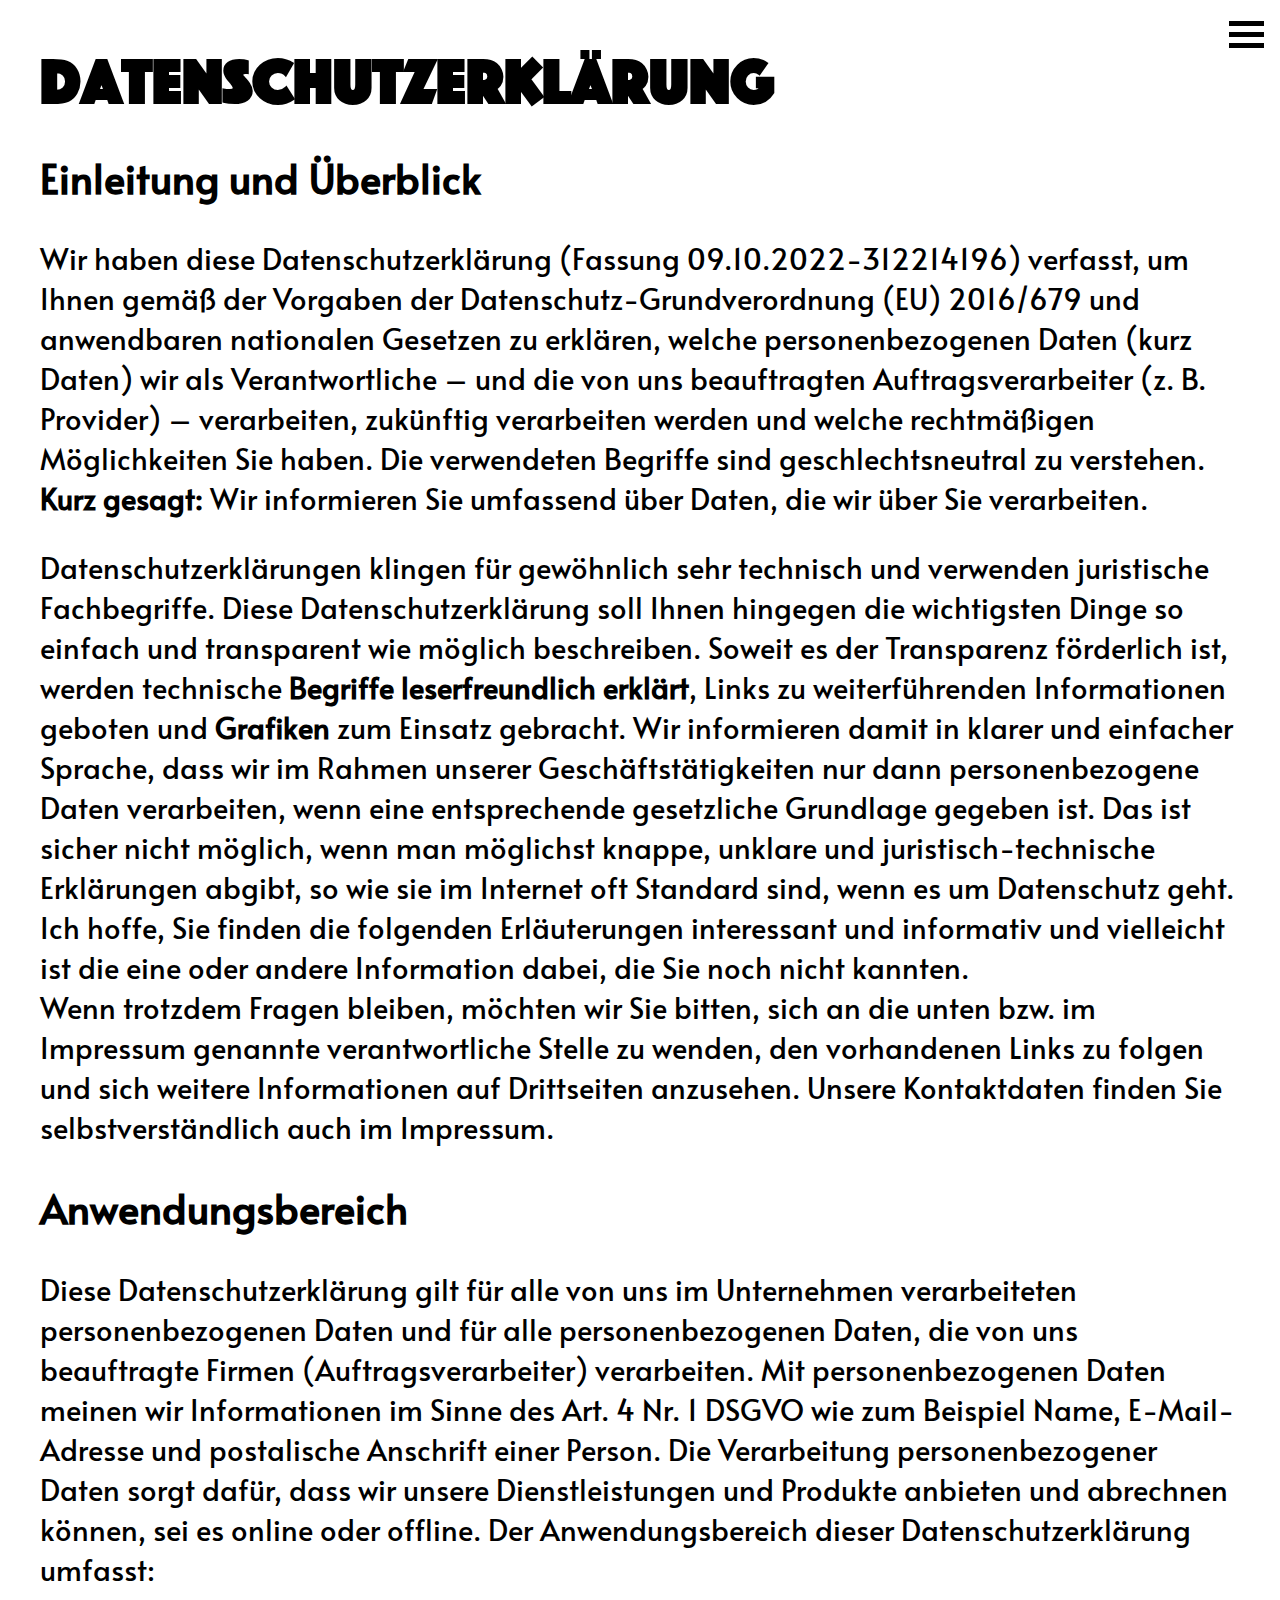
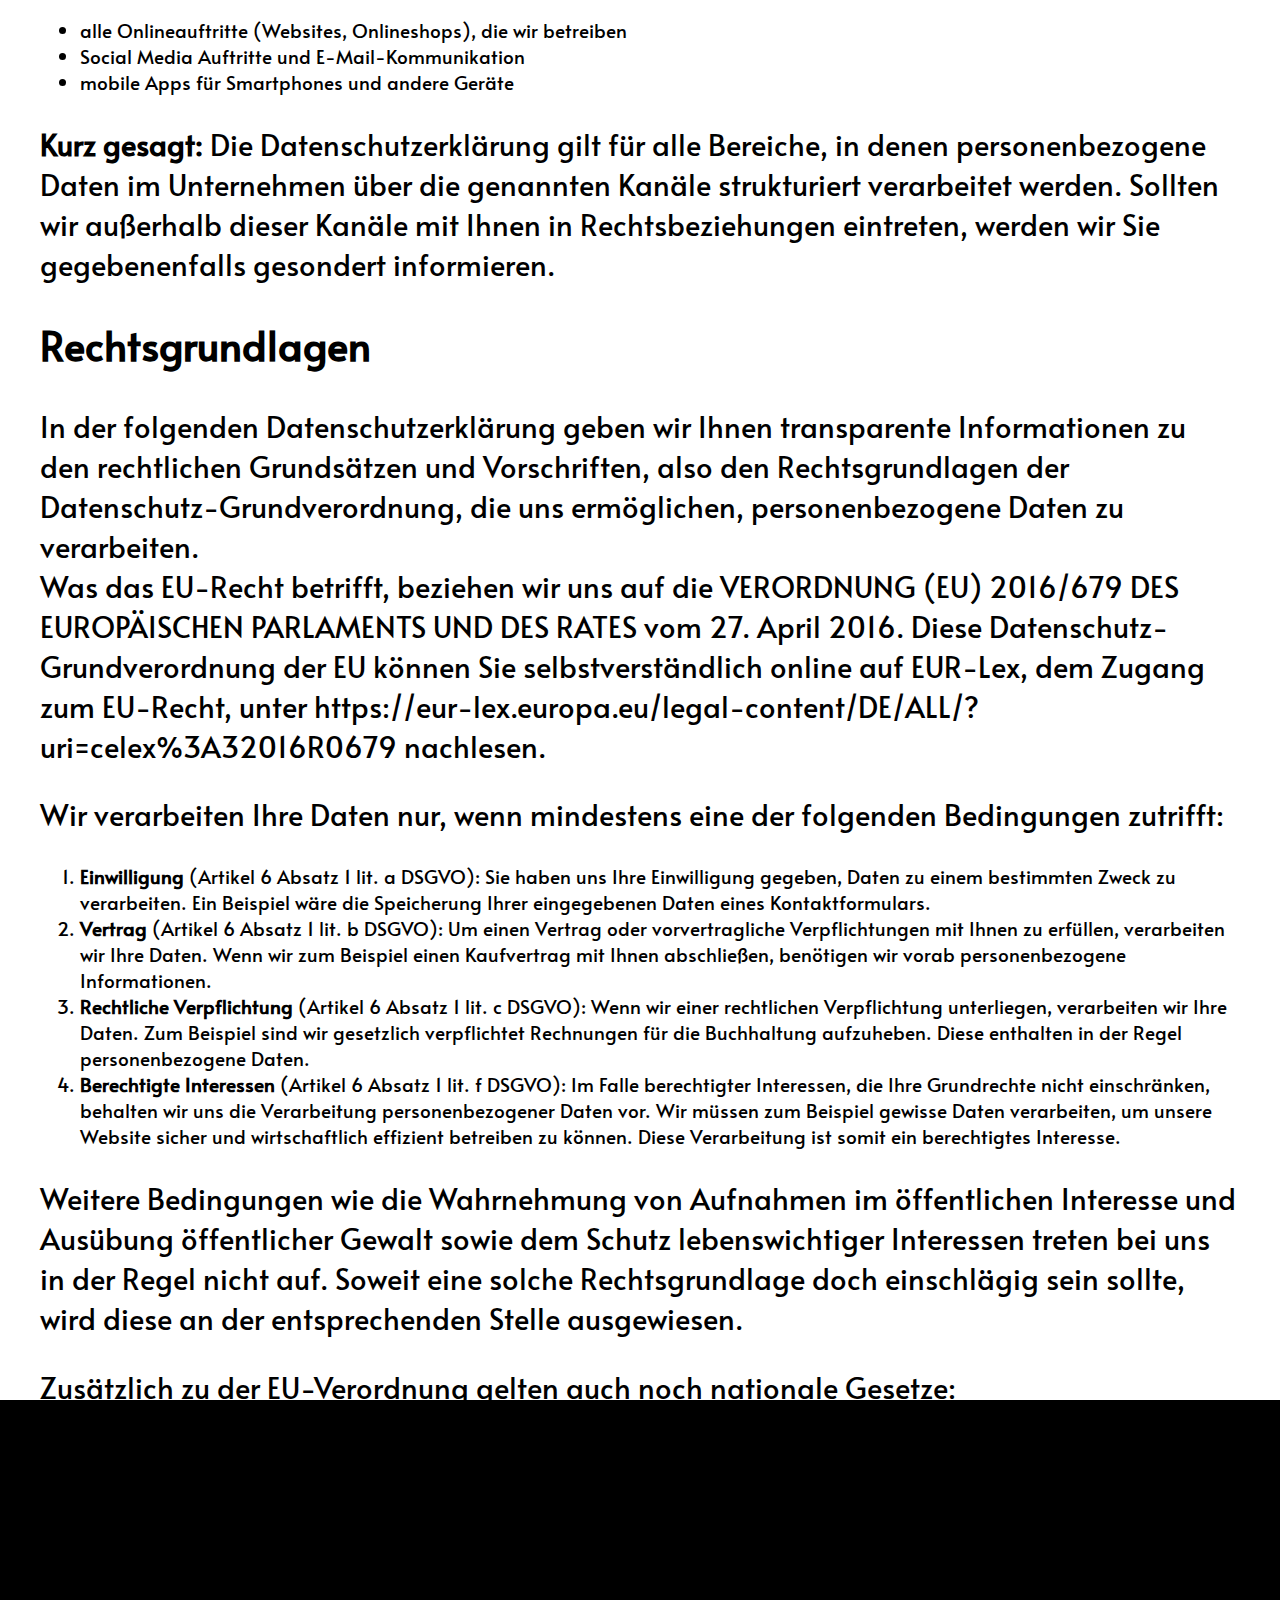
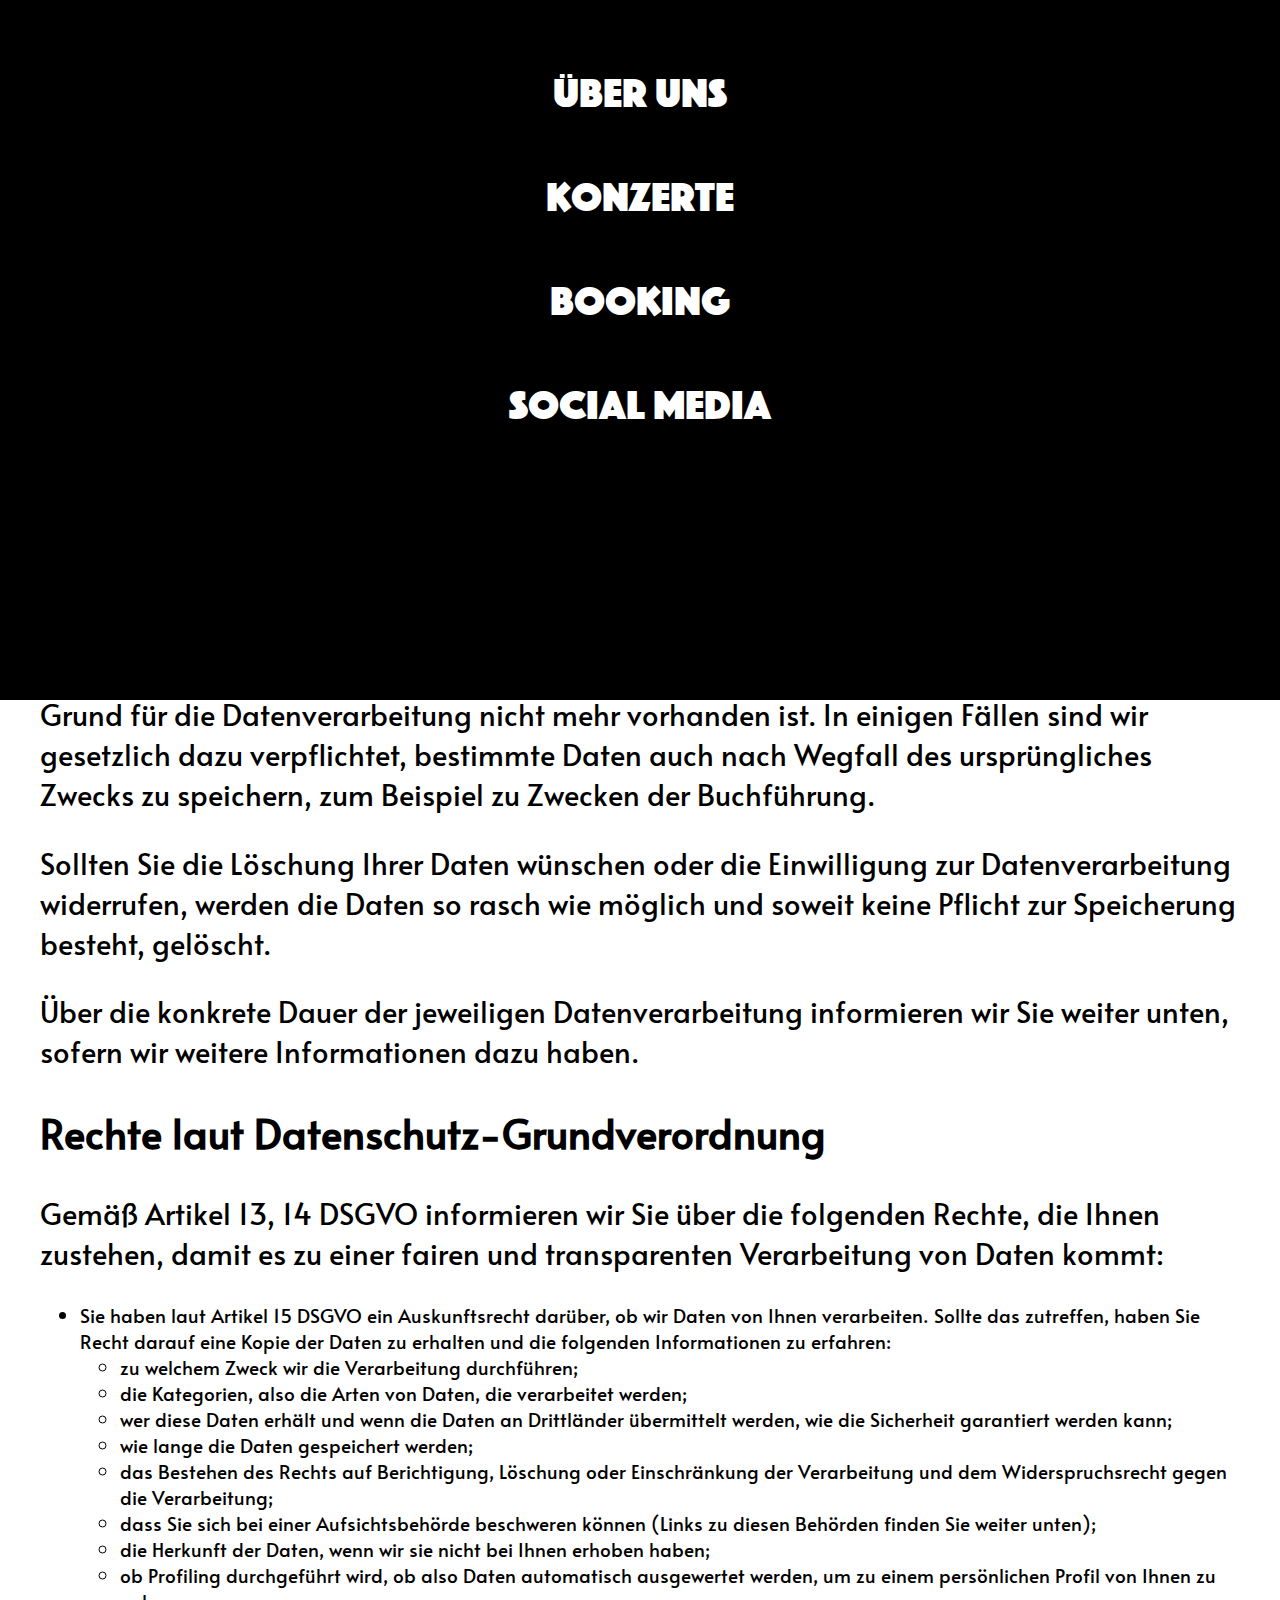
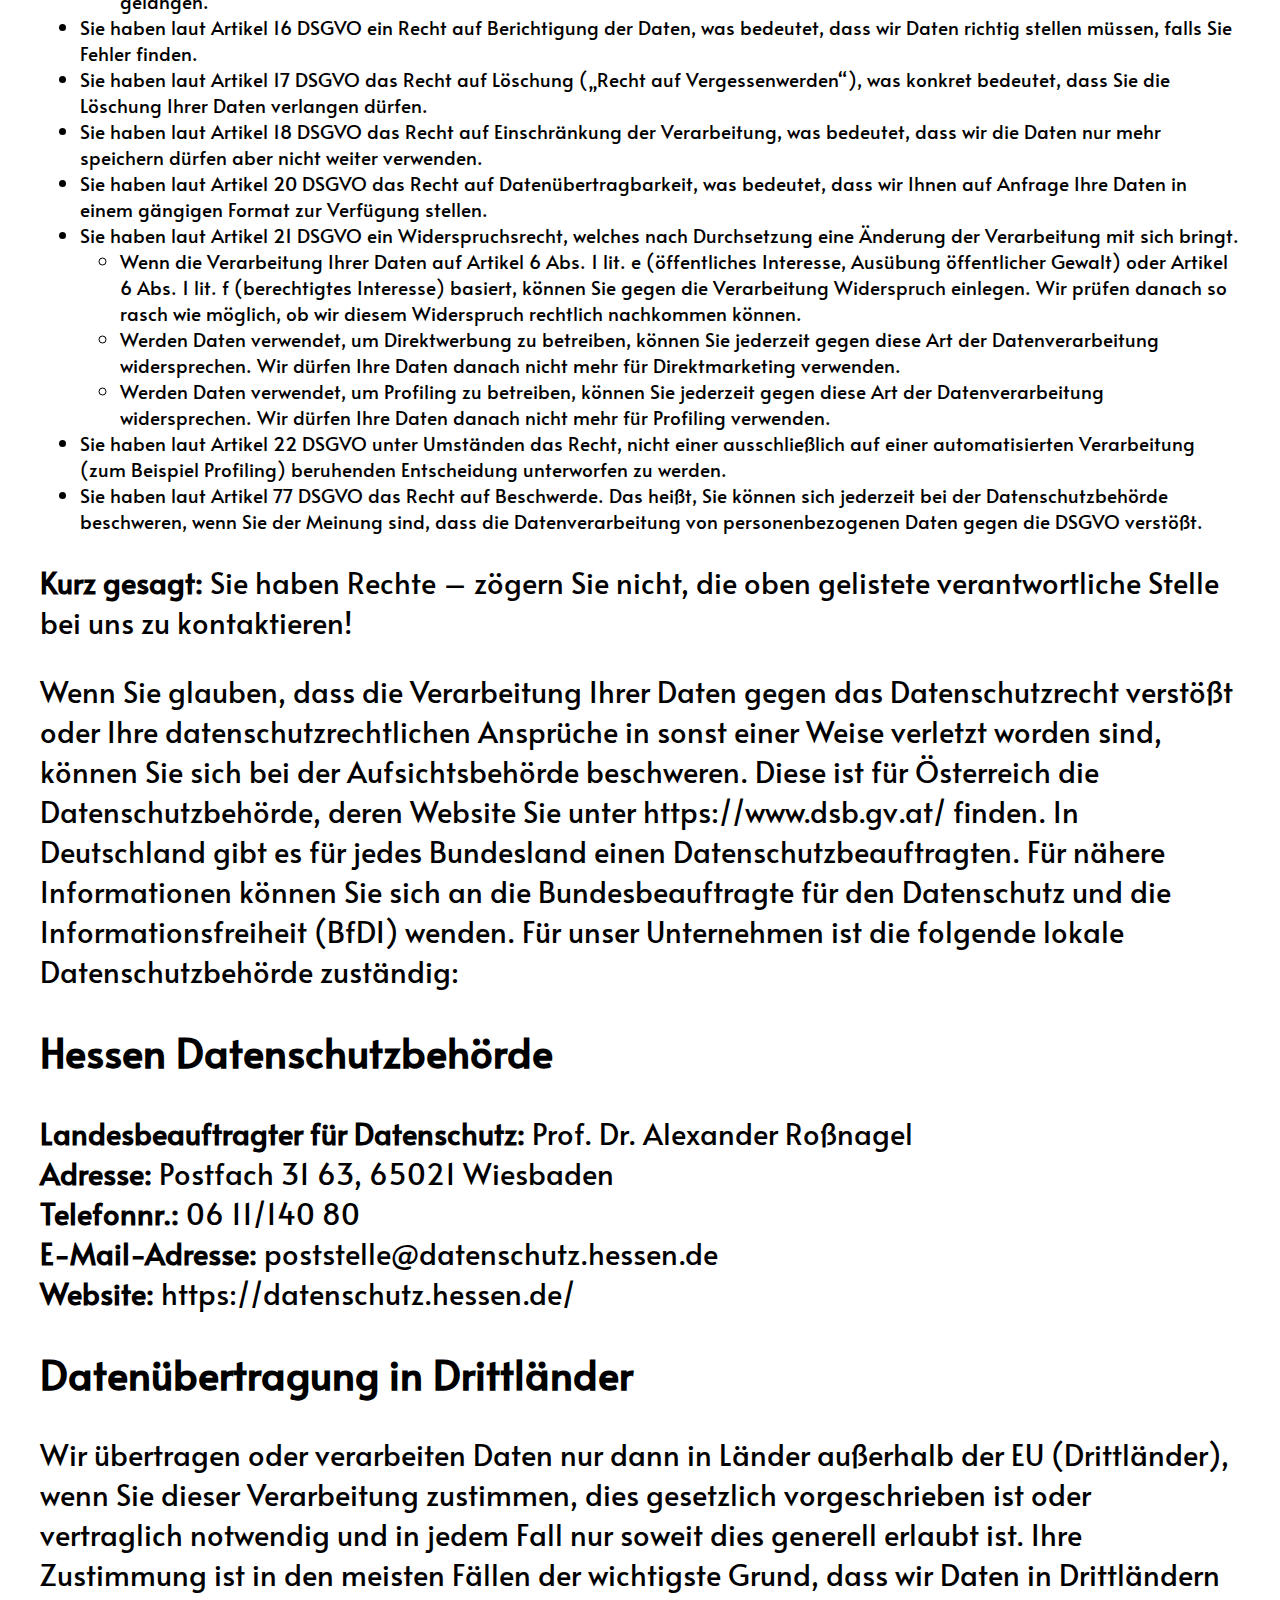
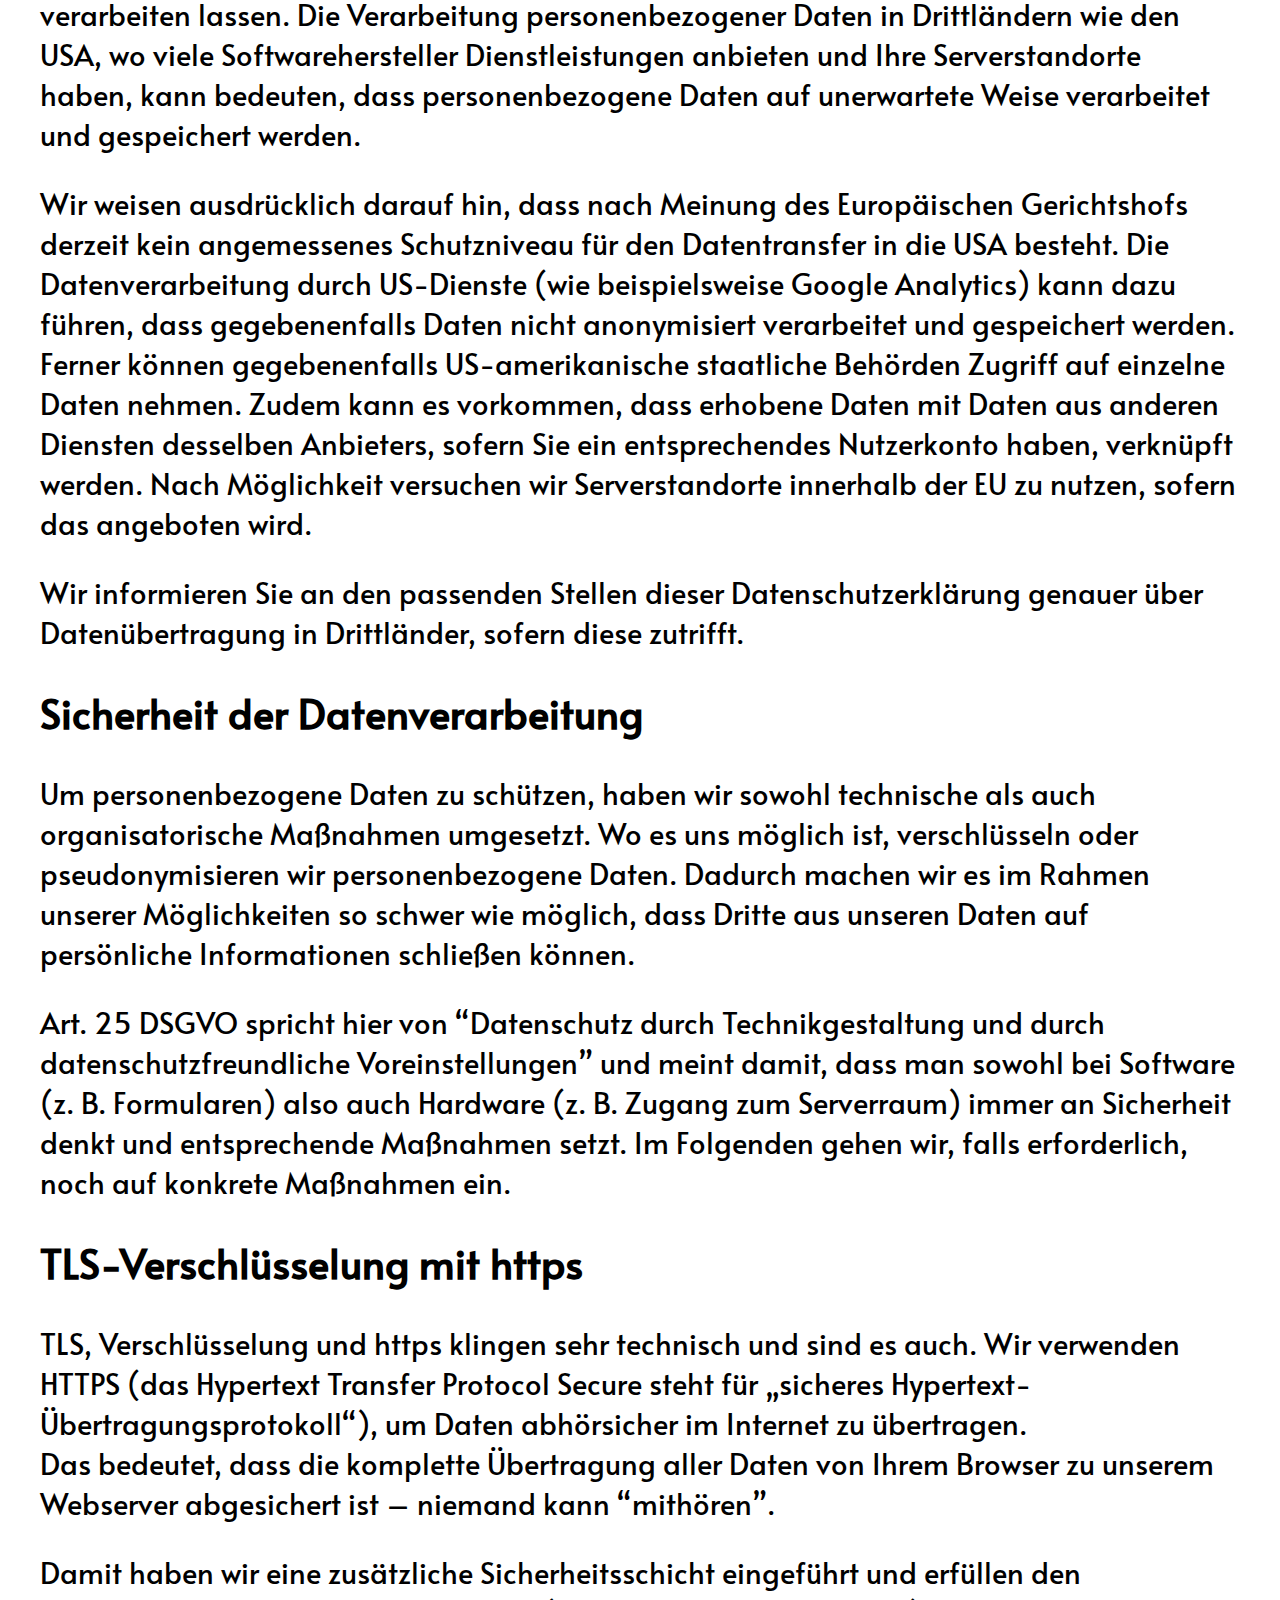
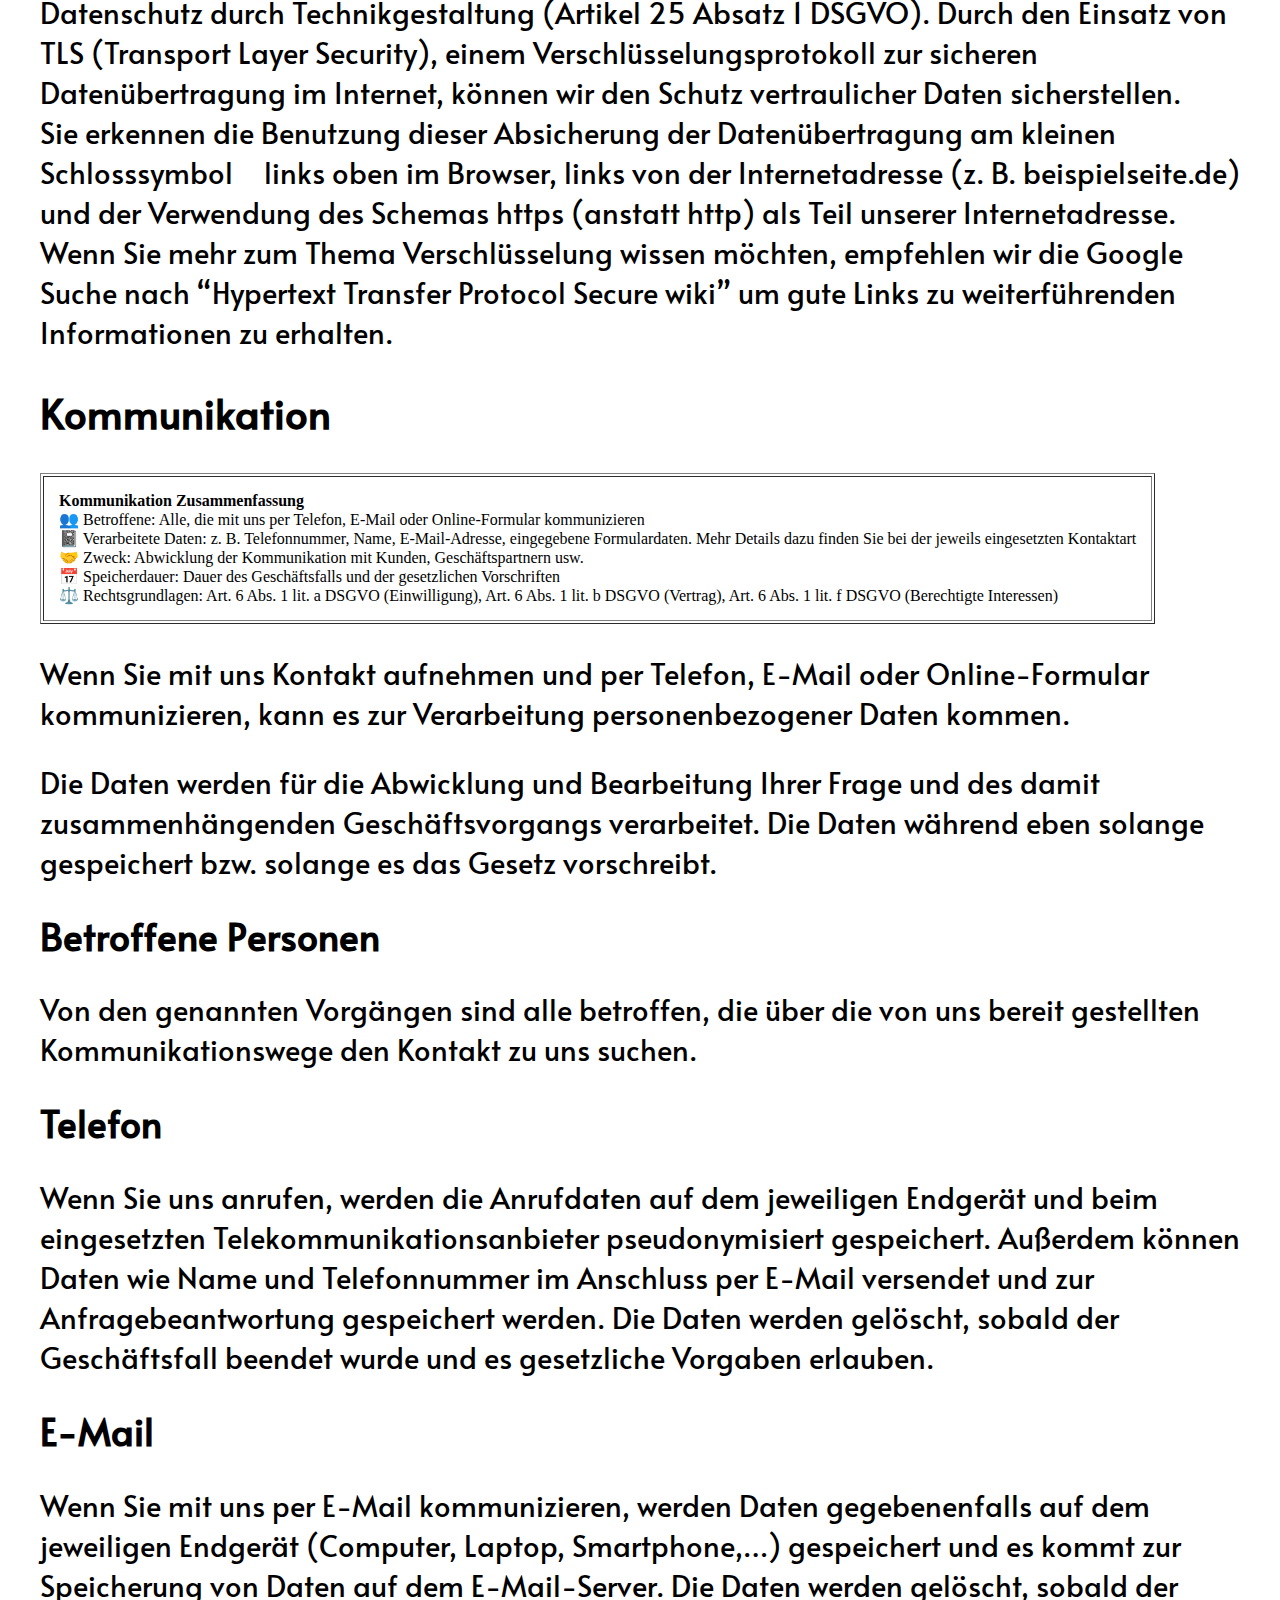
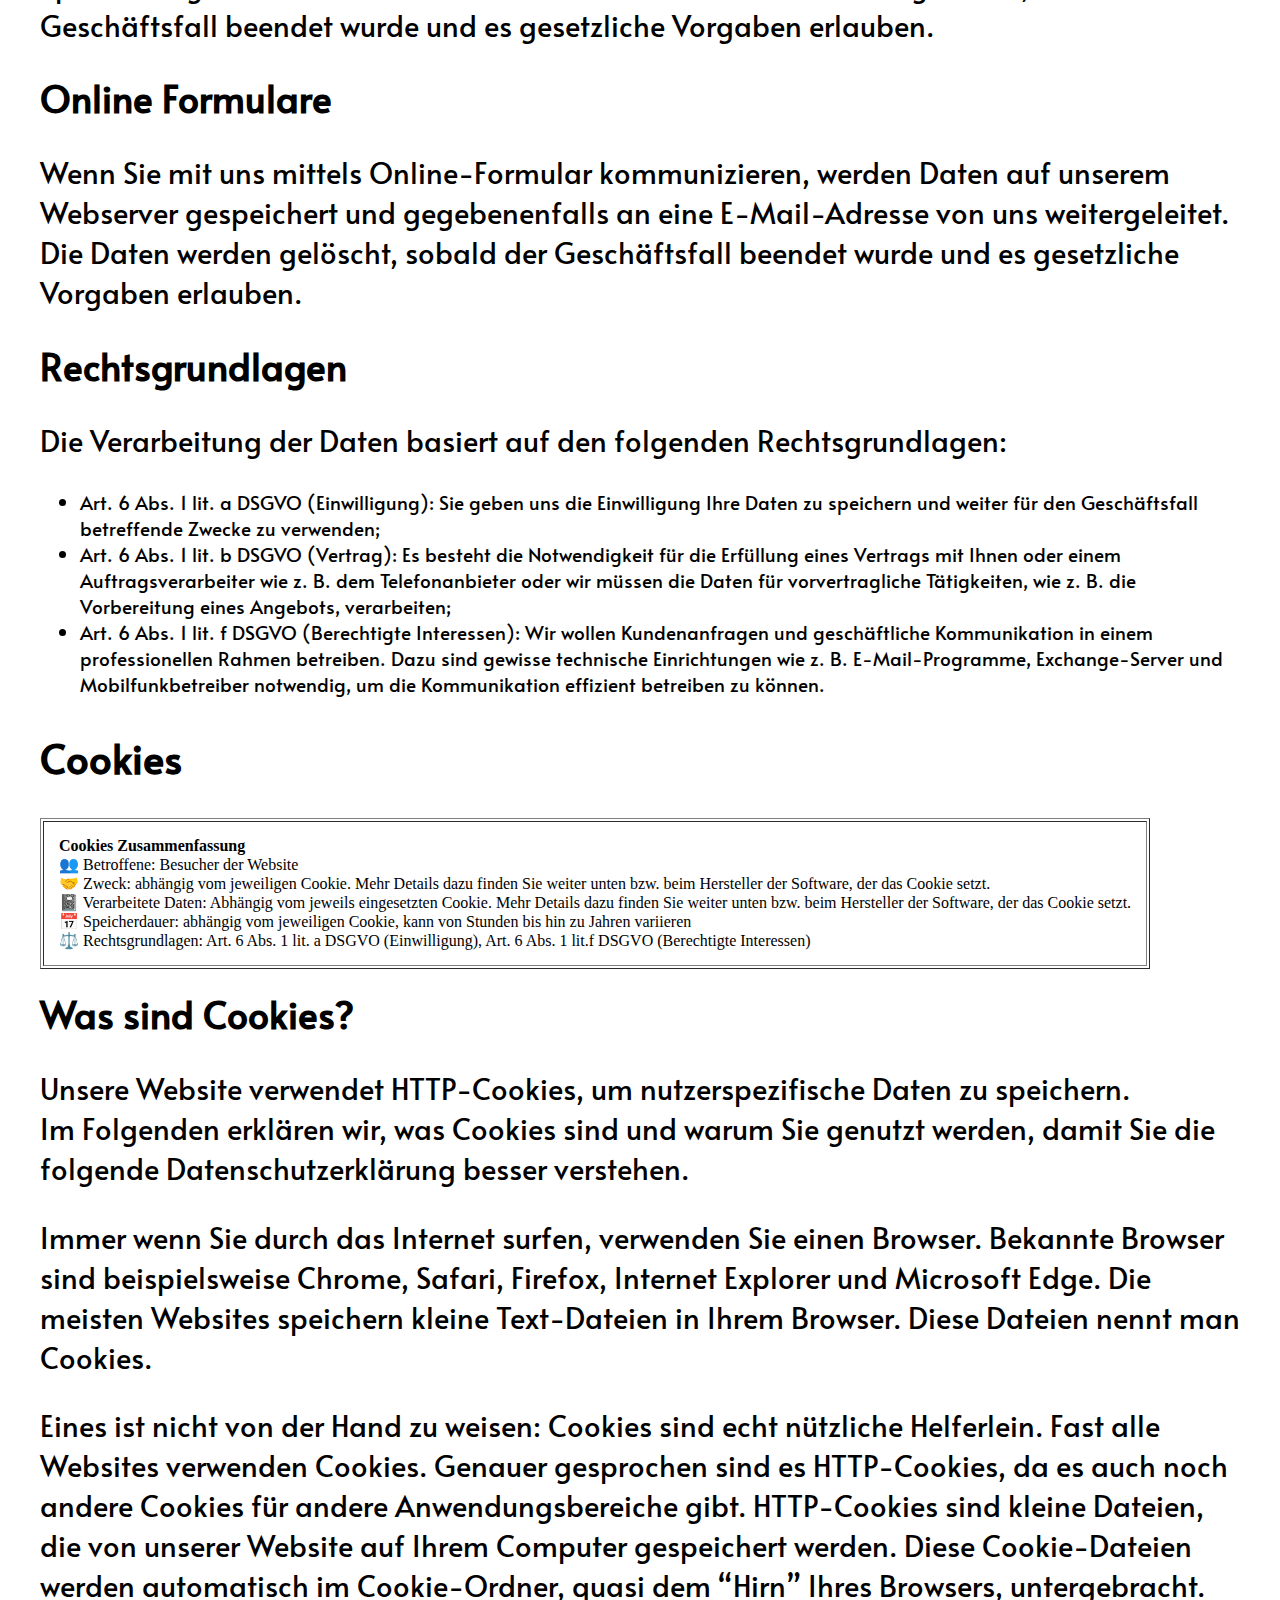
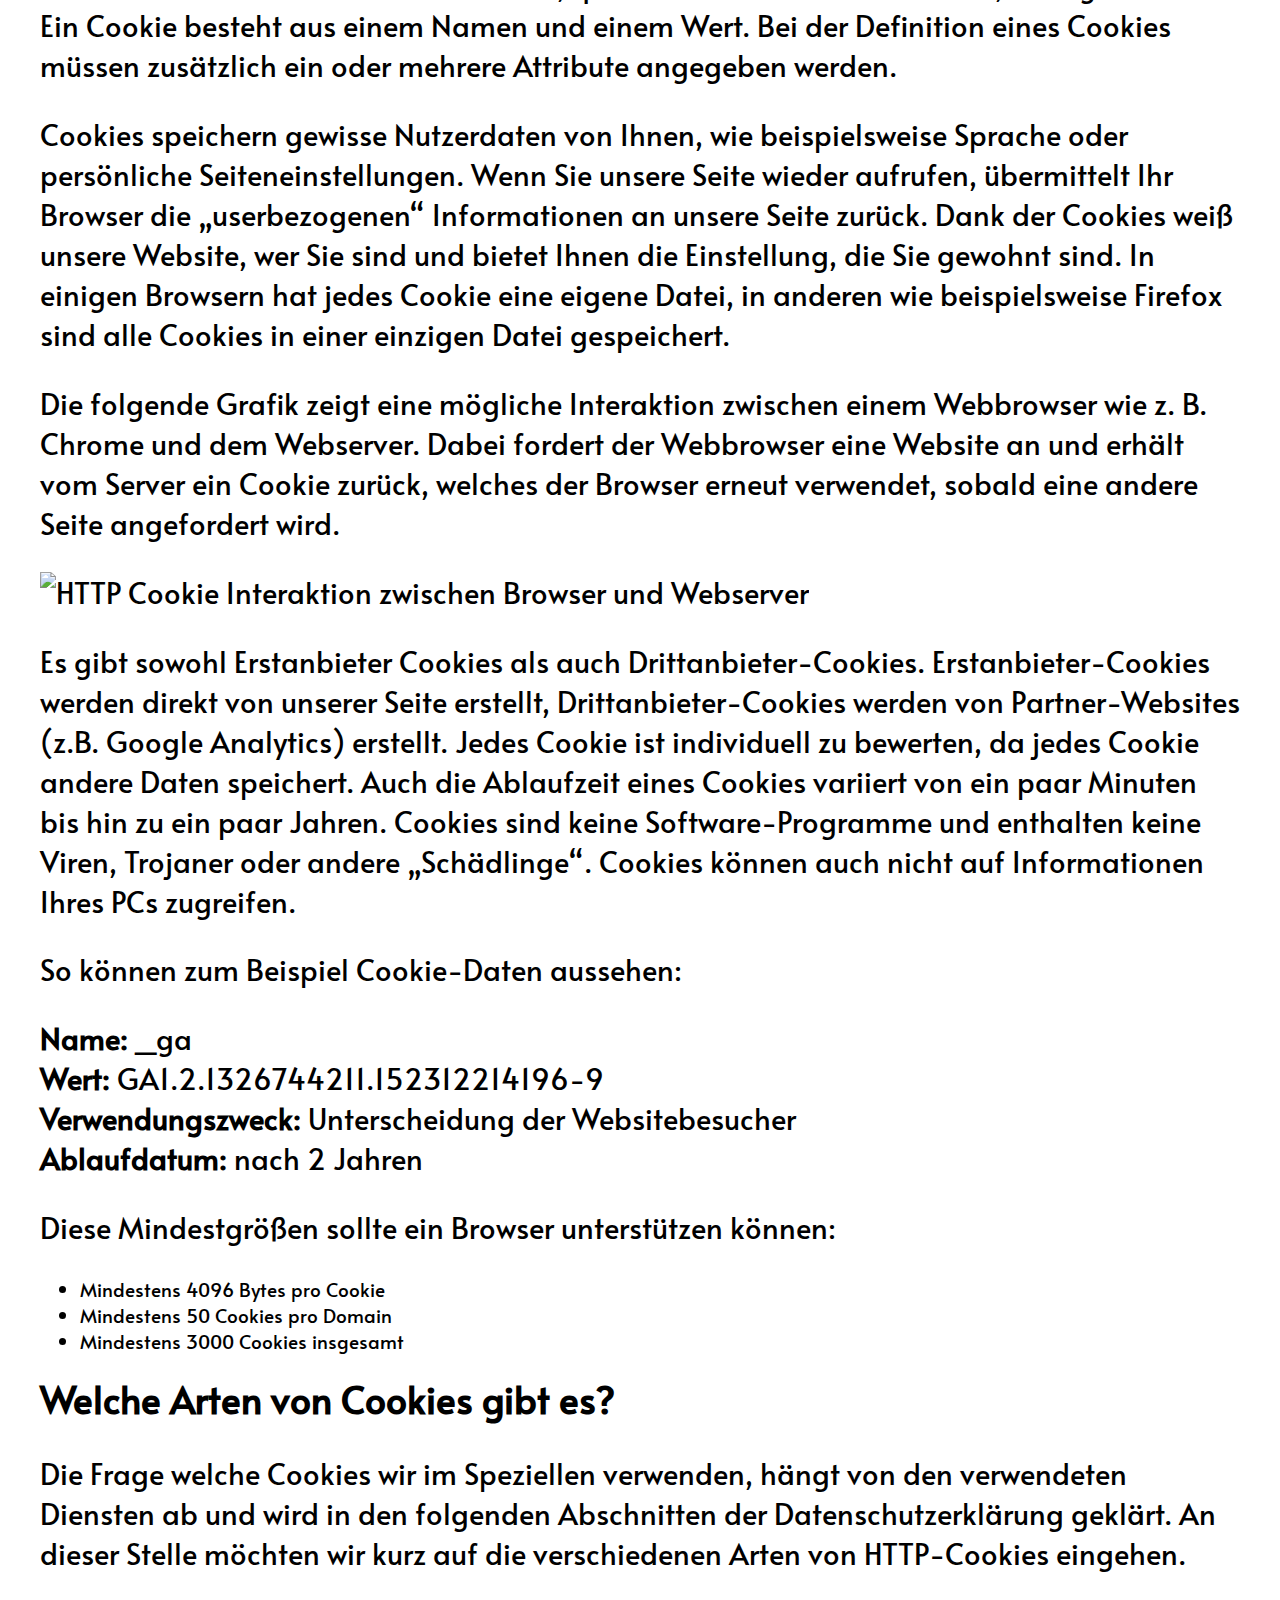
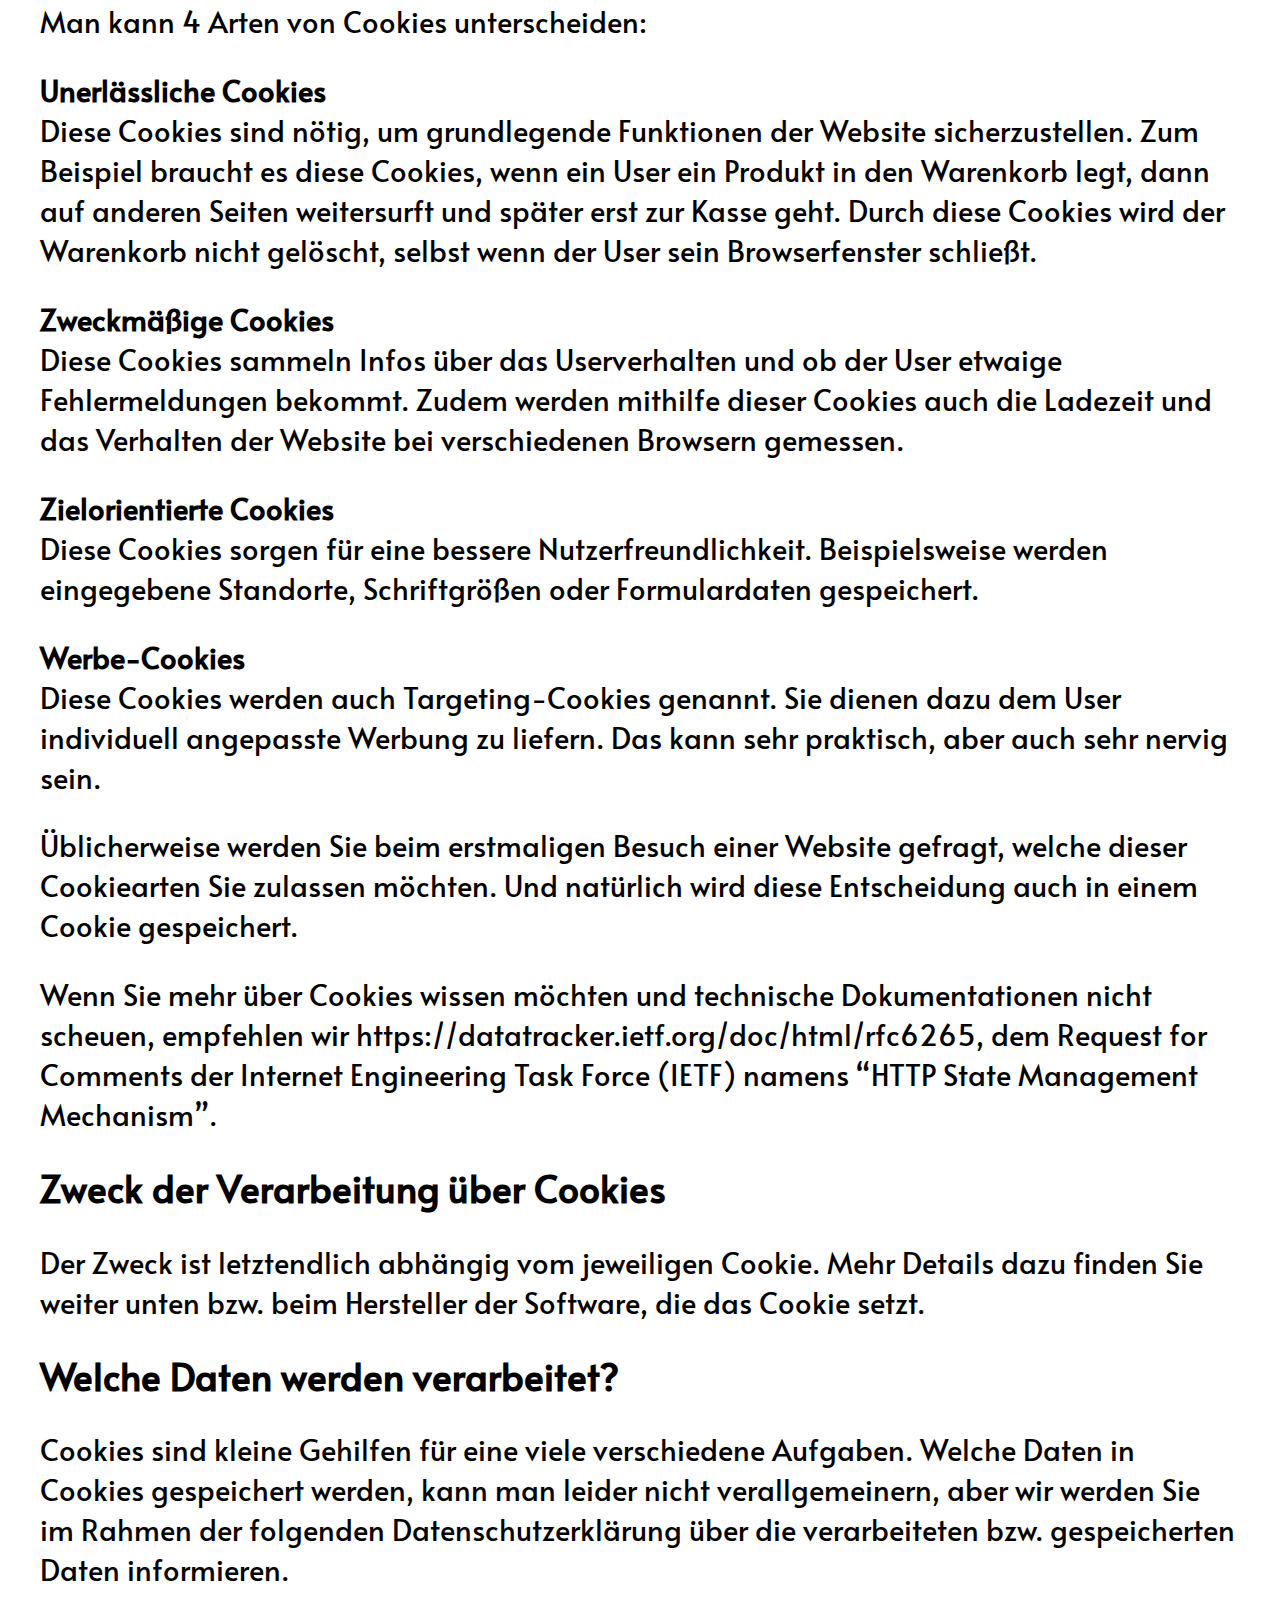
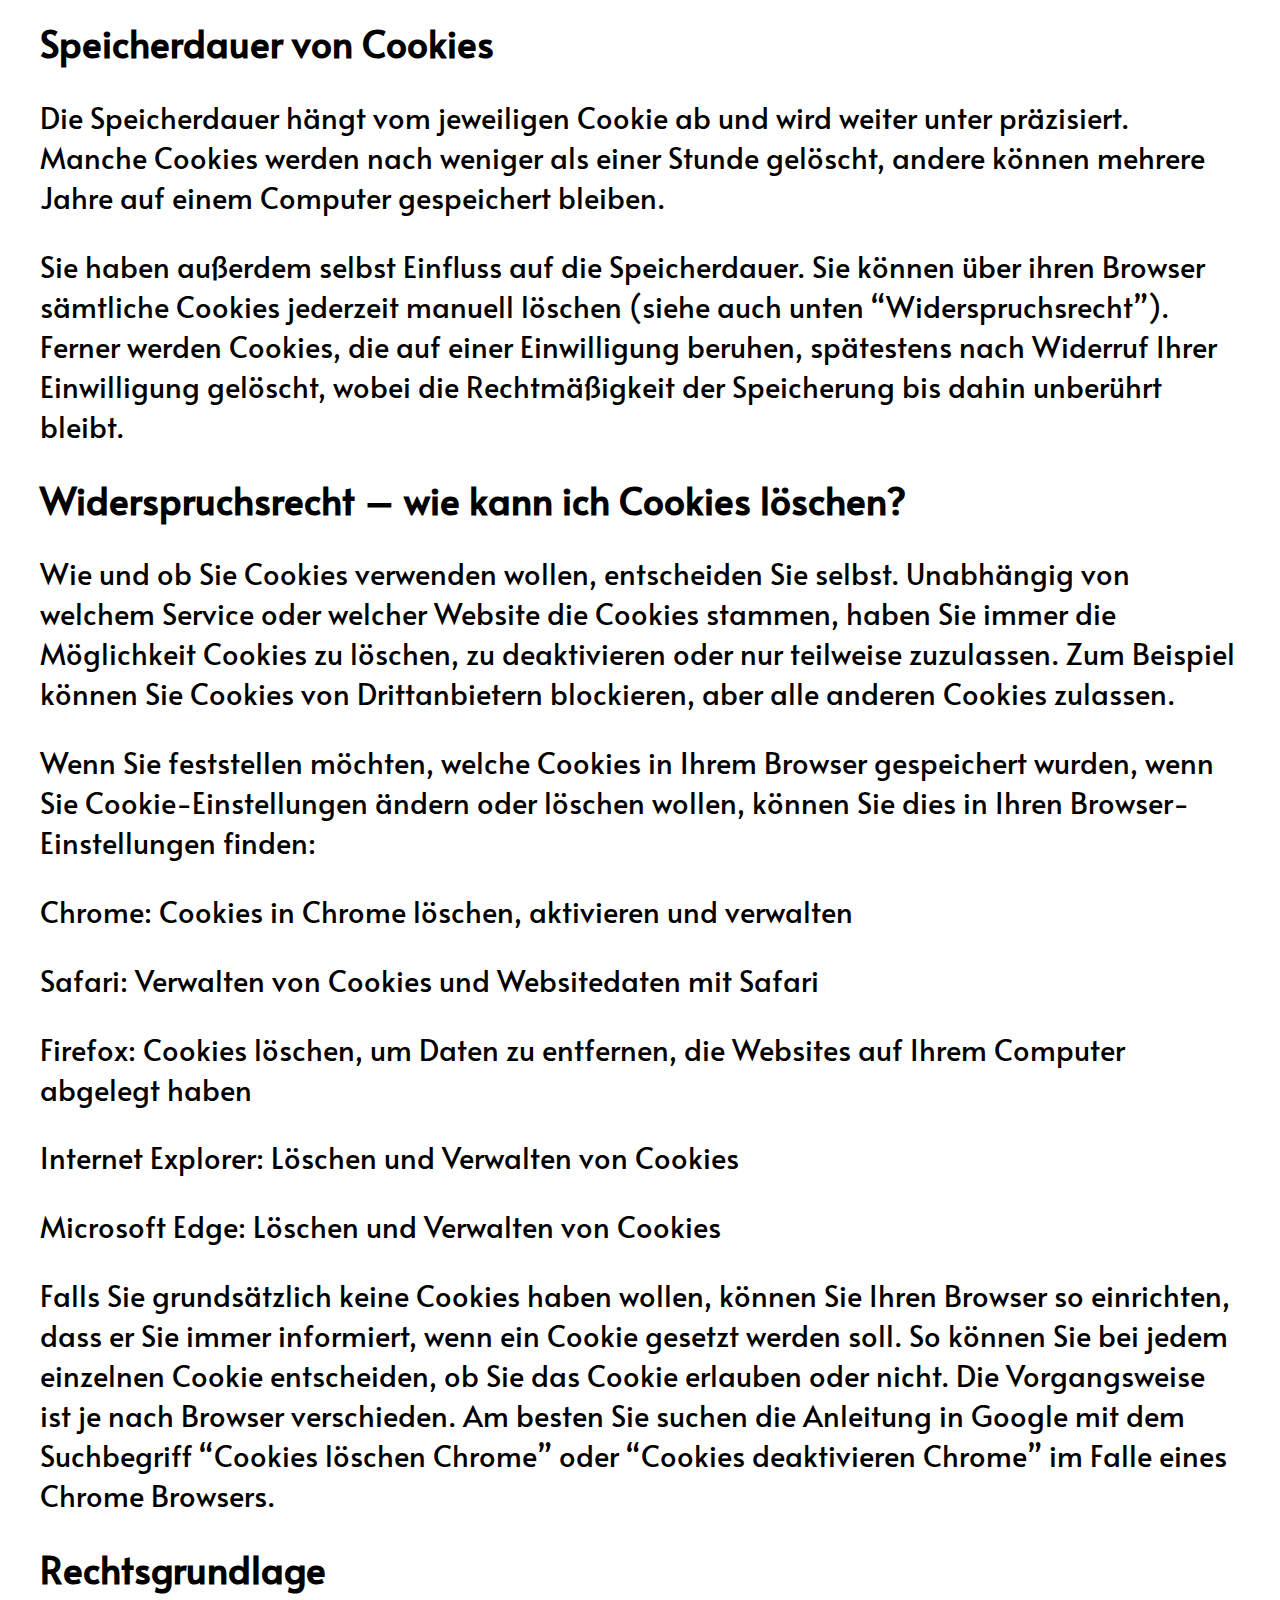
==== commit fb7fdaa0: "update" ====
--- a/datenschutz.html
+++ b/datenschutz.html
@@ -10,6 +10,40 @@
 
 </head>
 <body>
+    <div class="navbar">
+        <div class="topnav">
+            <div id="navbar-collapsed">
+                <div class="collapsed-child" id="navbar-link">
+                    <a class="pagelinks" href="index.html#ueber-uns" onclick="linkClicked(); burgerIcons()">über uns</a>
+                    <a class="pagelinks" href="index.html#konzerte" onclick="linkClicked(); burgerIcons()">konzerte</a>
+                    <a class="pagelinks" href="index.html#booking" onclick="linkClicked(); burgerIcons()">booking</a>
+                    <a class="pagelinks" href="index.html#social-media" onclick="linkClicked(); burgerIcons()">social media</a>
+                </div>
+            </div>
+            <a href="javascript:void(0);" class="icon" onclick="myFunction()">
+                <div class="container" onclick="burgerIcon()">
+                    <div class="bar1"></div>
+                    <div class="bar2"></div>
+                    <div class="bar3"></div>
+                </div>
+            </a>
+          </div>
+            <!--<div class="logo-image">
+                <svg class="bsg-logo" width="629" height="61" viewBox="0 0 629 61" xmlns="http://www.w3.org/2000/svg">
+                    <path d="M2.88719 10.976H21.6792C24.0792 10.976 26.2632 11.264 28.2312 11.84C30.2472 12.368 31.9512 13.184 33.3432 14.288C34.7832 15.344 35.8872 16.688 36.6552 18.32C37.4712 19.904 37.8792 21.776 37.8792 23.936C37.8792 25.472 37.6872 26.792 37.3032 27.896C36.9192 28.952 36.5112 29.84 36.0792 30.56C35.5512 31.424 34.9512 32.144 34.2792 32.72C35.3352 33.392 36.2952 34.256 37.1592 35.312C37.8792 36.224 38.5272 37.376 39.1032 38.768C39.7272 40.16 40.0392 41.864 40.0392 43.88C40.0392 46.184 39.6312 48.272 38.8152 50.144C37.9992 52.016 36.8232 53.624 35.2872 54.968C33.7992 56.264 31.9512 57.272 29.7432 57.992C27.5832 58.664 25.1592 59 22.4712 59H2.88719V10.976ZM19.4472 47.696C23.0952 47.696 24.9192 46.304 24.9192 43.52C24.9192 40.736 23.0952 39.344 19.4472 39.344H17.7192V47.696H19.4472ZM23.0472 25.592C23.0472 23.384 21.8472 22.28 19.4472 22.28H17.7192V28.904H19.4472C21.8472 28.904 23.0472 27.8 23.0472 25.592ZM57.5026 10.976H69.0226L87.2386 59H72.1186L70.5346 54.68H55.9906L54.4066 59H39.2866L57.5026 10.976ZM66.5026 44.096L63.2626 35.672L60.0226 44.096H66.5026ZM88.3169 10.976H107.109C109.509 10.976 111.693 11.264 113.661 11.84C115.677 12.368 117.381 13.184 118.773 14.288C120.213 15.344 121.317 16.688 122.085 18.32C122.901 19.904 123.309 21.776 123.309 23.936C123.309 25.472 123.117 26.792 122.733 27.896C122.349 28.952 121.941 29.84 121.509 30.56C120.981 31.424 120.381 32.144 119.709 32.72C120.765 33.392 121.725 34.256 122.589 35.312C123.309 36.224 123.957 37.376 124.533 38.768C125.157 40.16 125.469 41.864 125.469 43.88C125.469 46.184 125.061 48.272 124.245 50.144C123.429 52.016 122.253 53.624 120.717 54.968C119.229 56.264 117.381 57.272 115.173 57.992C113.013 58.664 110.589 59 107.901 59H88.3169V10.976ZM104.877 47.696C108.525 47.696 110.349 46.304 110.349 43.52C110.349 40.736 108.525 39.344 104.877 39.344H103.149V47.696H104.877ZM108.477 25.592C108.477 23.384 107.277 22.28 104.877 22.28H103.149V28.904H104.877C107.277 28.904 108.477 27.8 108.477 25.592ZM142.932 10.976H154.452L172.668 59H157.548L155.964 54.68H141.42L139.836 59H124.716L142.932 10.976ZM151.932 44.096L148.692 35.672L145.452 44.096H151.932ZM186.865 44.096C187.921 44.432 189.025 44.696 190.177 44.888C191.137 45.128 192.217 45.32 193.417 45.464C194.665 45.608 195.913 45.68 197.161 45.68C199.369 45.68 200.473 44.864 200.473 43.232C200.473 42.608 200.137 41.984 199.465 41.36C198.793 40.688 197.929 39.968 196.873 39.2C195.865 38.384 194.761 37.496 193.561 36.536C192.409 35.576 191.305 34.472 190.249 33.224C189.241 31.976 188.401 30.584 187.729 29.048C187.057 27.464 186.721 25.664 186.721 23.648C186.721 21.392 187.129 19.4 187.945 17.672C188.761 15.944 189.889 14.504 191.329 13.352C192.769 12.2 194.449 11.336 196.369 10.76C198.337 10.136 200.425 9.824 202.633 9.824C203.785 9.824 204.937 9.896 206.089 10.04C207.241 10.136 208.273 10.232 209.185 10.328C210.241 10.472 211.273 10.616 212.281 10.76V24.224C211.897 24.176 211.465 24.128 210.985 24.08C210.601 24.032 210.169 23.984 209.689 23.936C209.209 23.888 208.705 23.864 208.177 23.864C207.889 23.864 207.529 23.888 207.097 23.936C206.665 23.936 206.257 23.984 205.873 24.08C205.489 24.176 205.153 24.344 204.865 24.584C204.577 24.824 204.433 25.16 204.433 25.592C204.433 25.976 204.745 26.456 205.369 27.032C206.041 27.608 206.833 28.28 207.745 29.048C208.705 29.816 209.737 30.704 210.841 31.712C211.993 32.72 213.025 33.872 213.937 35.168C214.897 36.464 215.689 37.928 216.313 39.56C216.985 41.192 217.321 43.016 217.321 45.032C217.321 47.144 216.985 49.136 216.313 51.008C215.641 52.832 214.585 54.44 213.145 55.832C211.753 57.176 209.953 58.232 207.745 59C205.537 59.816 202.921 60.224 199.897 60.224C198.073 60.224 196.369 60.128 194.785 59.936C193.249 59.792 191.881 59.6 190.681 59.36C189.289 59.12 188.017 58.832 186.865 58.496V44.096ZM220.575 10.976H235.911V27.32H244.479V10.976H259.887V59H244.479V41.216H235.911V59H220.575V10.976ZM264.942 10.976H281.502C284.574 10.976 287.406 11.384 289.998 12.2C292.638 13.016 294.918 14.216 296.838 15.8C298.758 17.384 300.246 19.352 301.302 21.704C302.406 24.008 302.958 26.672 302.958 29.696C302.958 32.096 302.622 34.136 301.95 35.816C301.278 37.496 300.534 38.888 299.718 39.992C298.758 41.24 297.678 42.296 296.478 43.16L305.478 59H287.478L280.278 46.832V59H264.942V10.976ZM280.278 34.592H281.07C282.894 34.592 284.43 34.184 285.678 33.368C286.974 32.552 287.622 31.184 287.622 29.264C287.622 27.344 286.974 25.976 285.678 25.16C284.43 24.344 282.894 23.936 281.07 23.936H280.278V34.592ZM306.918 10.976H323.19V59H306.918V10.976ZM328.223 10.976H340.895L353.423 29.408L365.879 10.976H378.551V59H363.215V41.72L353.423 56.12L343.559 41.72V59H328.223V10.976ZM420.927 29.264C420.927 32.576 420.351 35.408 419.199 37.76C418.047 40.064 416.463 41.936 414.447 43.376C412.479 44.816 410.151 45.872 407.463 46.544C404.823 47.216 401.967 47.552 398.895 47.552V59H383.559V10.976H398.895C401.967 10.976 404.823 11.312 407.463 11.984C410.151 12.656 412.479 13.712 414.447 15.152C416.463 16.592 418.047 18.488 419.199 20.84C420.351 23.144 420.927 25.952 420.927 29.264ZM398.895 34.592H399.543C401.559 34.592 402.999 34.136 403.863 33.224C404.775 32.264 405.231 30.944 405.231 29.264C405.231 27.584 404.775 26.288 403.863 25.376C402.999 24.416 401.559 23.936 399.543 23.936H398.895V34.592ZM469.565 27.32C468.701 26.552 467.621 25.976 466.325 25.592C465.029 25.16 463.757 24.944 462.509 24.944C461.117 24.944 459.845 25.208 458.693 25.736C457.541 26.216 456.533 26.912 455.669 27.824C454.853 28.688 454.205 29.744 453.725 30.992C453.245 32.24 453.005 33.584 453.005 35.024C453.005 36.464 453.269 37.808 453.797 39.056C454.325 40.304 455.045 41.384 455.957 42.296C456.869 43.16 457.925 43.856 459.125 44.384C460.373 44.864 461.693 45.104 463.085 45.104C464.717 45.104 466.205 44.768 467.549 44.096C468.893 43.376 470.045 42.416 471.005 41.216H466.685V31.136H485.189V47.12C484.085 49.088 482.765 50.888 481.229 52.52C479.693 54.104 477.965 55.472 476.045 56.624C474.173 57.776 472.133 58.664 469.925 59.288C467.717 59.912 465.437 60.224 463.085 60.224C459.629 60.224 456.365 59.576 453.293 58.28C450.221 56.984 447.533 55.208 445.229 52.952C442.973 50.696 441.173 48.032 439.829 44.96C438.533 41.888 437.885 38.576 437.885 35.024C437.885 31.568 438.509 28.304 439.757 25.232C441.005 22.16 442.709 19.496 444.869 17.24C447.077 14.936 449.669 13.136 452.645 11.84C455.669 10.496 458.909 9.824 462.365 9.824C465.053 9.824 467.381 10.088 469.349 10.616C471.317 11.144 472.973 11.744 474.317 12.416C475.901 13.184 477.221 14.024 478.277 14.936L469.565 27.32ZM503.424 10.976H514.944L533.16 59H518.04L516.456 54.68H501.912L500.328 59H485.208L503.424 10.976ZM512.424 44.096L509.184 35.672L505.944 44.096H512.424ZM534.239 10.976H546.839L560.087 29.48V10.976H575.135V59H562.463L549.287 40.568V59H534.239V10.976Z"/>
+                    <path d="M621.641 16.2521C621.5 16.0966 621.357 15.9411 621.216 15.7856C620.936 15.4813 620.52 15.0482 619.989 14.5595C612.956 8.11139 603.372 8.47344 602.274 8.52675C590.282 9.11758 583.425 18.6931 582.652 19.8104C582.806 20.3968 583.046 21.1831 583.421 22.0782C583.659 22.6491 584.384 24.3061 585.574 25.8543C588.299 29.4037 592.08 30.6631 592.642 30.8431C594.711 31.505 596.623 31.5872 598.132 31.4694C605.969 26.3962 613.806 21.323 621.641 16.2521Z"/>
+                    <path d="M581.55 20.9609C580.442 22.8934 578.957 26.0364 578.316 30.1722C577.507 35.3743 578.426 39.6145 579.111 41.929C579.9 42.3843 581.019 42.9574 582.432 43.4461C582.778 43.566 583.95 43.9658 585.146 44.1613C588.98 44.7921 592.278 43.2373 593.06 42.8486C595.065 41.849 596.467 40.5319 597.37 39.4924C597.161 38.8149 596.964 37.9575 596.898 36.9535C596.782 35.1988 597.105 33.755 597.403 32.8199C596.973 32.8021 596.541 32.7821 596.112 32.7644C594.702 32.7399 590.474 32.4889 586.818 29.4925C586.818 29.4925 584.324 27.4446 582.811 24.4193C582.128 23.0666 581.76 21.8472 581.55 20.9609Z"/>
+                    <path d="M598.022 40.5297C597.227 41.4359 595.913 42.7198 593.992 43.7926C592.644 44.5456 591.503 44.9121 591.024 45.052C590.24 45.2852 588.039 45.8605 585.195 45.5251C582.76 45.2386 580.9 44.4056 579.781 43.7926C579.964 44.1791 580.228 44.7122 580.57 45.3363C581.143 46.3825 582.502 48.828 584.838 51.2936C587.955 54.5876 591.229 56.2446 592.432 56.8088C595.418 58.2126 598.165 58.779 600.19 59.0122C600.514 58.7812 600.952 58.4503 601.439 58.0149C603.175 56.4645 604.11 54.8741 604.407 54.341C605.513 52.3575 605.859 50.5939 605.969 49.932C606.275 48.0862 606.137 46.5358 605.969 45.5229C605.564 45.423 605.145 45.303 604.72 45.1564C602.045 44.2368 600.073 42.6753 598.718 41.2982C598.485 41.0428 598.253 40.7873 598.022 40.5297Z"/>
+                    <path d="M607.459 45.7628C607.551 46.3714 607.641 47.2177 607.617 48.2283C607.597 49.0702 607.467 51.5201 606.128 54.2855C604.958 56.7022 603.394 58.2637 602.407 59.1099C602.979 59.1344 603.764 59.1477 604.694 59.1099C604.694 59.1099 607.256 59.0055 609.453 58.5013C613.599 57.5529 617.477 54.7231 618.288 54.1211C618.512 53.5281 618.77 52.7174 618.94 51.7267C619.019 51.2625 619.257 49.8054 619.048 48.2306C618.693 45.5518 617.193 43.6238 616.41 42.7487C615.613 43.3462 614.538 44.0325 613.187 44.6011C611.242 45.4208 609.486 45.6829 608.256 45.765"/>
+                    <path d="M620.59 51.8733C621.85 50.7227 623.529 48.9346 625.003 46.4069C626.554 43.7437 627.29 41.2693 627.66 39.5479C627.594 39.3146 627.482 38.9926 627.288 38.6372C627.189 38.455 626.66 37.5199 625.534 36.8691C624.516 36.2805 623.569 36.2472 622.93 36.225C621.775 36.185 620.819 36.4515 620.165 36.707C620.11 36.9713 620.026 37.3422 619.898 37.7798C619.682 38.5194 619.453 39.308 618.942 40.1387C618.691 40.5474 618.277 41.1182 617.613 41.6935C617.871 41.9157 618.213 42.2355 618.57 42.6575C618.788 42.9152 619.682 43.9991 620.271 45.7117C620.654 46.8267 620.747 47.7418 620.802 48.3371C620.87 49.0524 620.868 49.6654 620.846 50.1296"/>
+                    <path d="M620.072 35.1966C620.442 35.0389 620.987 34.8457 621.663 34.739C623.324 34.4769 624.633 34.919 625.072 35.0833C626.656 35.6808 627.585 36.7203 627.969 37.2023C628.119 36.5893 628.26 35.8452 628.343 34.9945C628.385 34.5591 628.401 34.1549 628.392 32.5312C628.385 31.445 628.374 30.8919 628.361 29.6881C628.337 27.5424 628.35 27.1692 628.432 26.6472C628.573 25.7432 628.817 25.028 629 24.5727C628.85 24.2683 628.194 23.0245 626.764 22.5514C625.109 22.0027 623.479 22.8357 622.624 23.7575C622.132 24.2883 621.899 24.8436 621.8 25.1191C621.383 26.2852 621.63 27.3136 621.745 27.7001C621.496 27.4069 619.993 25.7032 617.523 25.6277C617.102 25.6144 614.948 25.5366 613.482 27.1581C612.412 28.3442 612.297 29.788 612.251 30.3966C612.16 31.5583 612.416 32.4956 612.61 33.0376C613.361 32.8621 614.732 32.6467 616.38 33.0043C617.77 33.3064 618.794 33.8928 619.398 34.3037C619.618 34.5991 619.845 34.8967 620.072 35.1966Z"/>
+                    <path d="M620.599 15.6305C621.102 15.304 621.789 14.8242 622.556 14.1779C623.404 13.4627 623.944 13.0095 624.504 12.2365C625.314 11.1171 625.623 10.082 625.704 9.79324C625.792 9.48227 626.026 8.57158 625.973 7.36992C625.947 6.74354 625.881 5.53521 625.187 4.23804C624.327 2.63433 623.03 1.85692 622.452 1.52374C620.734 0.526423 619.077 0.46645 618.299 0.488662C613.91 0.979545 609.521 1.47043 605.132 1.96131C602.656 2.35446 599.336 2.62989 595.458 2.25451C591.433 1.86358 588.123 0.899583 585.722 0C585.66 0.00666358 585.572 0.0222117 585.473 0.0621931C585.453 0.0710779 584.99 0.273208 584.913 0.750764C584.88 0.959556 584.935 1.13281 584.975 1.23054C585.114 1.32828 585.31 1.46155 585.554 1.60592C585.966 1.85026 586.541 2.14345 587.544 2.4633C588.161 2.66099 588.734 2.79426 590.527 3.13188C591.695 3.35178 592.279 3.46062 592.724 3.52947C594.581 3.81157 596.022 3.86488 597.198 3.90486C598.668 3.95372 600.208 3.9404 601.922 3.84266C604.745 3.6783 606.254 3.3851 609.156 2.99195C610.956 2.74762 613.511 2.43443 616.647 2.17011C617.068 2.10125 617.656 2.03683 618.354 2.06793C618.879 2.09014 619.734 2.13679 620.712 2.52772C621.223 2.73207 622.305 3.18075 623.177 4.32466C623.367 4.57121 624.096 5.57297 624.255 7.08116C624.42 8.65821 623.862 9.84655 623.591 10.4018C622.822 11.9833 621.626 12.8563 620.754 13.4937C620.139 13.9424 619.586 14.249 619.194 14.4466C619.661 14.8376 620.13 15.2329 620.599 15.6305Z"/>
+                </svg>
+            </div>
+            <div class="item"><h3><a href="">über uns</a></h3></div>
+            <div class="item"><h3><a href="">konzerte</a></h3></div>
+            <div class="item"><h3><a href="">booking</a></h3></div>-->
+    </div>
     <div id="datenschutz">
         <h1 class="adsimple-312214196">Datenschutzerklärung</h1>
             <h2 id="einleitung-ueberblick" class="adsimple-312214196">Einleitung und Überblick</h2>
@@ -582,5 +616,6 @@
         </ul>
         <p class="copyright">© 2022 Baba Shrimp Gang</p>
     </div>
+    <script src="index.js"></script>
 </body>
 </html>--- a/style.css
+++ b/style.css
@@ -313,7 +313,7 @@
     justify-content: space-evenly;
     align-items: center;
     margin-top: 30px;
-    width: 1000px;
+    width: 1200px;
 }
 
 .spotify h3 {
@@ -526,6 +526,10 @@
     box-sizing: border-box;
 }
 
+::placeholder {
+    color: rgb(0, 0, 0);
+}
+
 .form-check {
     display: inline-block;
     margin-top: 15px;
@@ -537,6 +541,7 @@
     display: inline-block;
     position: absolute;
     margin-top: 12px;
+    color: black;
 }
 
 .form-check-label {
@@ -624,6 +629,22 @@
     font-size: 1.5rem;
 }
 
+.konzerttermine-vergangen {
+    position: relative;
+    text-align: center;
+    margin-top: 91px;
+}
+
+.konzerttermine-vergangen li {
+    list-style: none;
+    font-size: 1.8rem;
+    padding-bottom: 20px;
+}
+
+.konzerttermine-vergangen .ul-parent ul {
+    padding: 0;
+}
+
 .kk {
     position: absolute;
     right: -186px;
@@ -641,9 +662,9 @@
 .teppich {
     position: absolute;
     left: 51%;
-    transform: translateX(-50%);
-    bottom: -191px;
-    width: 100%;
+    transform: translateX(-50%) rotate(1deg);
+    bottom: -148px;
+    width: 83vw;
     z-index: -1;
 }
 
@@ -655,6 +676,16 @@
     width: 1200px;
 }
 
+#datenschutz h2 {
+    font-family: alata, arial;
+    font-size: 2.5rem;
+}
+
+#datenschutz h3 {
+    font-family: alata, arial;
+    font-size: 2.3rem;
+}
+
 .impressum h1, .datenschutz h1 {
     text-align: center;
     margin-bottom: 130px;
@@ -672,14 +703,48 @@
     .releases {
         margin-top: 170px;
     }
-    .spotify {
-        width: 1200px;
-    }
     input {
         height: 60px;
     }
     textarea {
         height: 140px;
+    }
+}
+
+@media (max-width: 1400px) {
+    .spotify {
+        width: 90vw;
+    }
+    
+    .box-1 {
+        width: 40vw;
+        height: 40vw;
+        margin-right: 10px;
+    }
+    
+    .box-2 {
+        width: 40vw;
+        height: 40vw;
+        margin-left: 10px;
+    }
+}
+
+@media (max-width: 990px ) {
+    .spotify {
+        flex-wrap: wrap;
+    }
+    .box-1 {
+        width: 75vw;
+        height: 75vw;
+        margin-bottom: 40px;
+    }
+    .box-2 {
+        width: 75vw;
+        height: 75vw;
+    }
+    .spotify img {
+        width: 60vw;
+        height: 30vw;
     }
 }
 
@@ -689,12 +754,31 @@
     p {
         font-size: 1.4rem;
     }
+    h2 {
+        font-size: 2.6rem;
+    }
+    h3 {
+        font-size: 2.3rem;
+    }
+    label {
+        font-size: 1.4rem;
+    }
+    input {
+        font-size: 1.2rem;
+    }
     .page-width {
         padding-left: 30px;
         padding-right: 30px;
     }
+    .konzerttermine-vergangen li {
+        font-size: 1.4rem;
+    }
+    .releases h2 {
+        margin-bottom: 0;
+    }
     .bsg-logo {
         width: 249px;
+        height: 39px;
     }
     .hero-image img {
         width: 500px;
@@ -778,12 +862,12 @@
     .social-typ {
         position: absolute;
         width: 173px;
-        top: 20px;
+        top: -26px;
         right: -117px;
     }
     .teppich {
-        bottom: -128px;
-        width: 387px;    
+        bottom: -138px;
+        width: 442px; 
     }
     .input {
         font-size: 1rem !important;
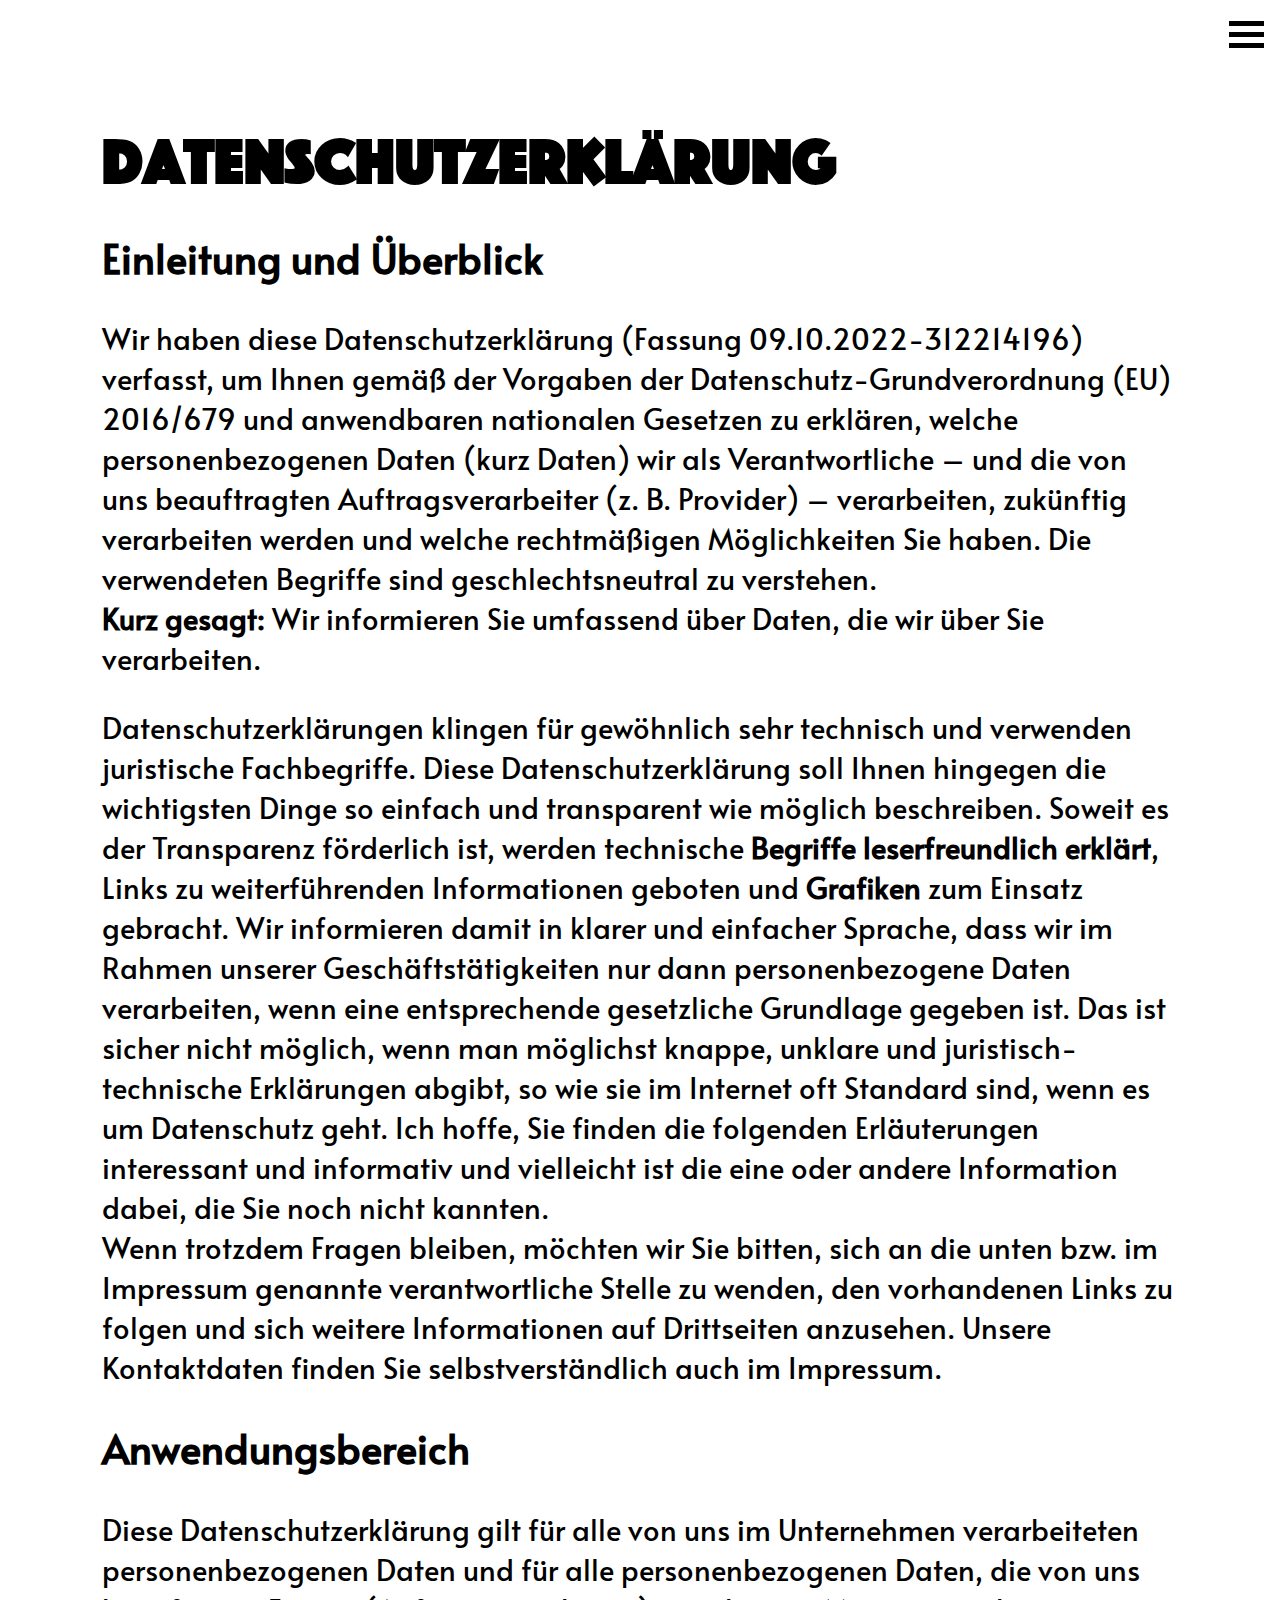
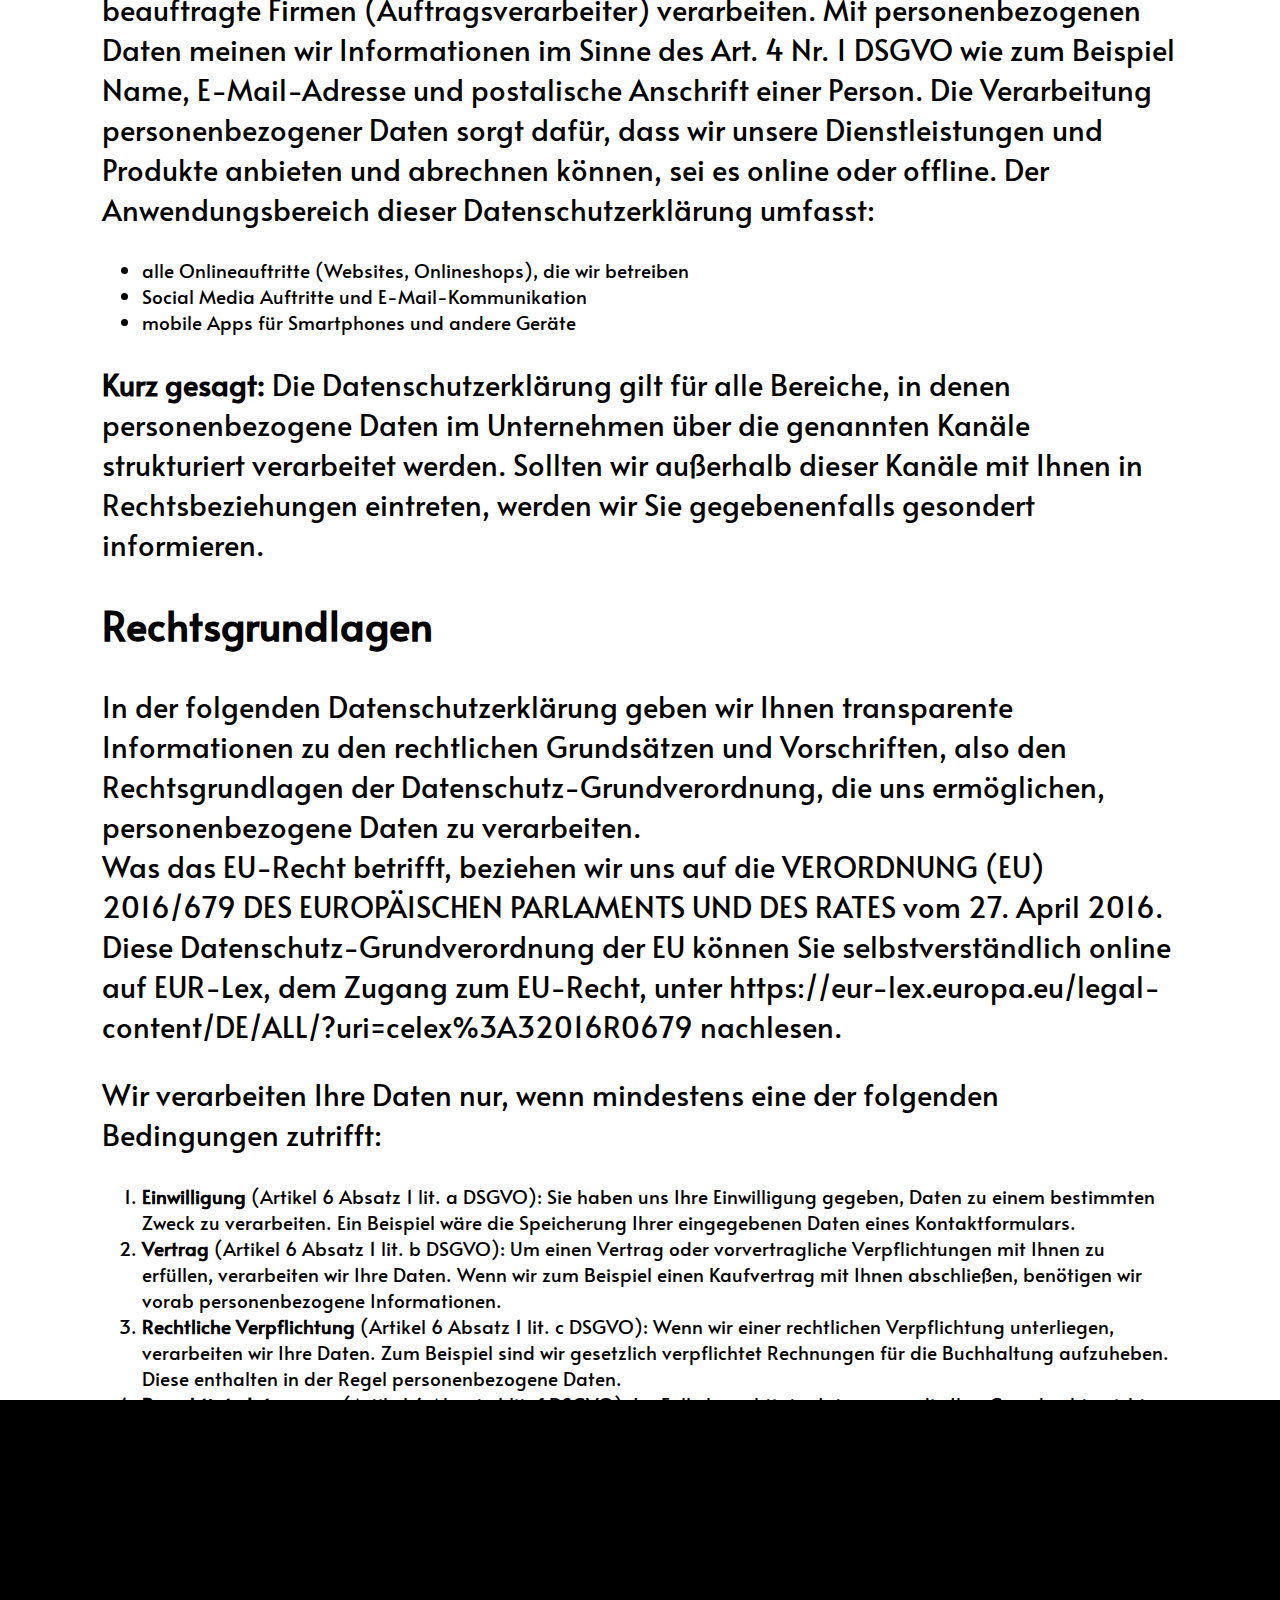
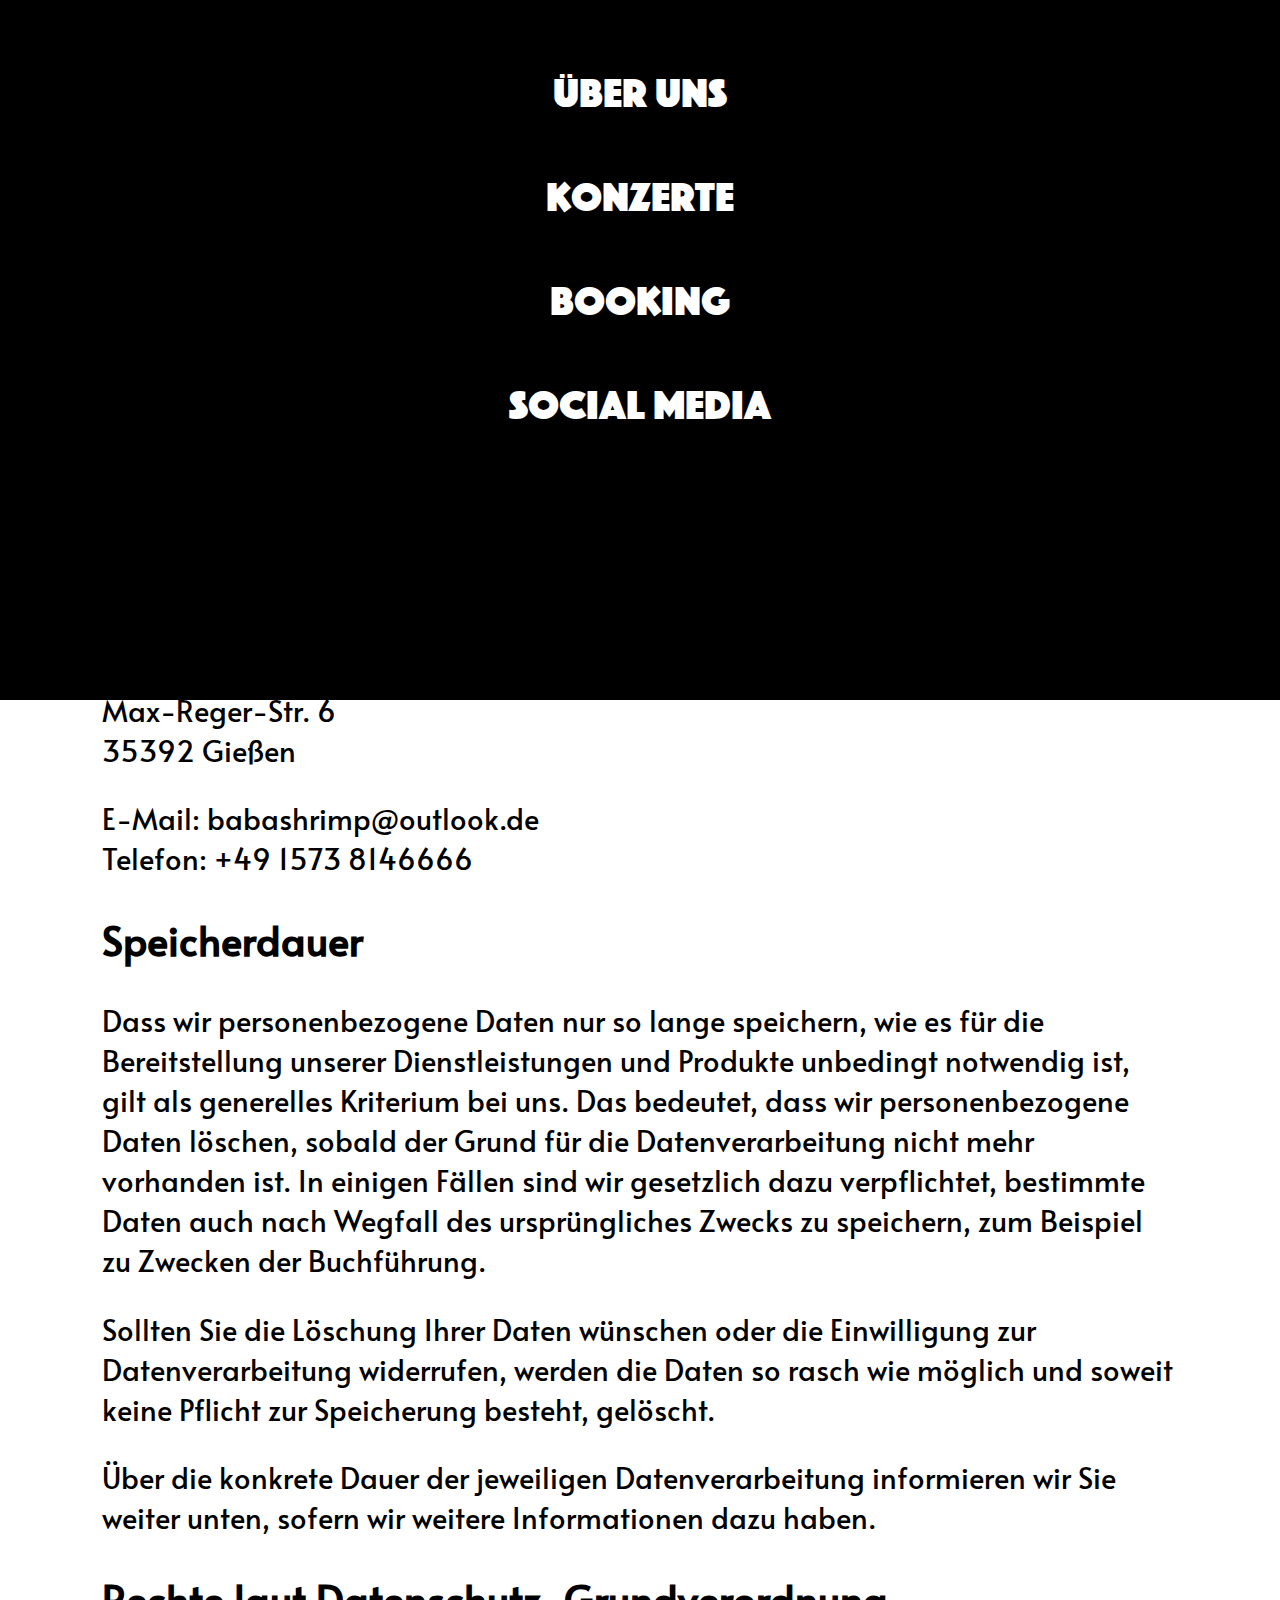
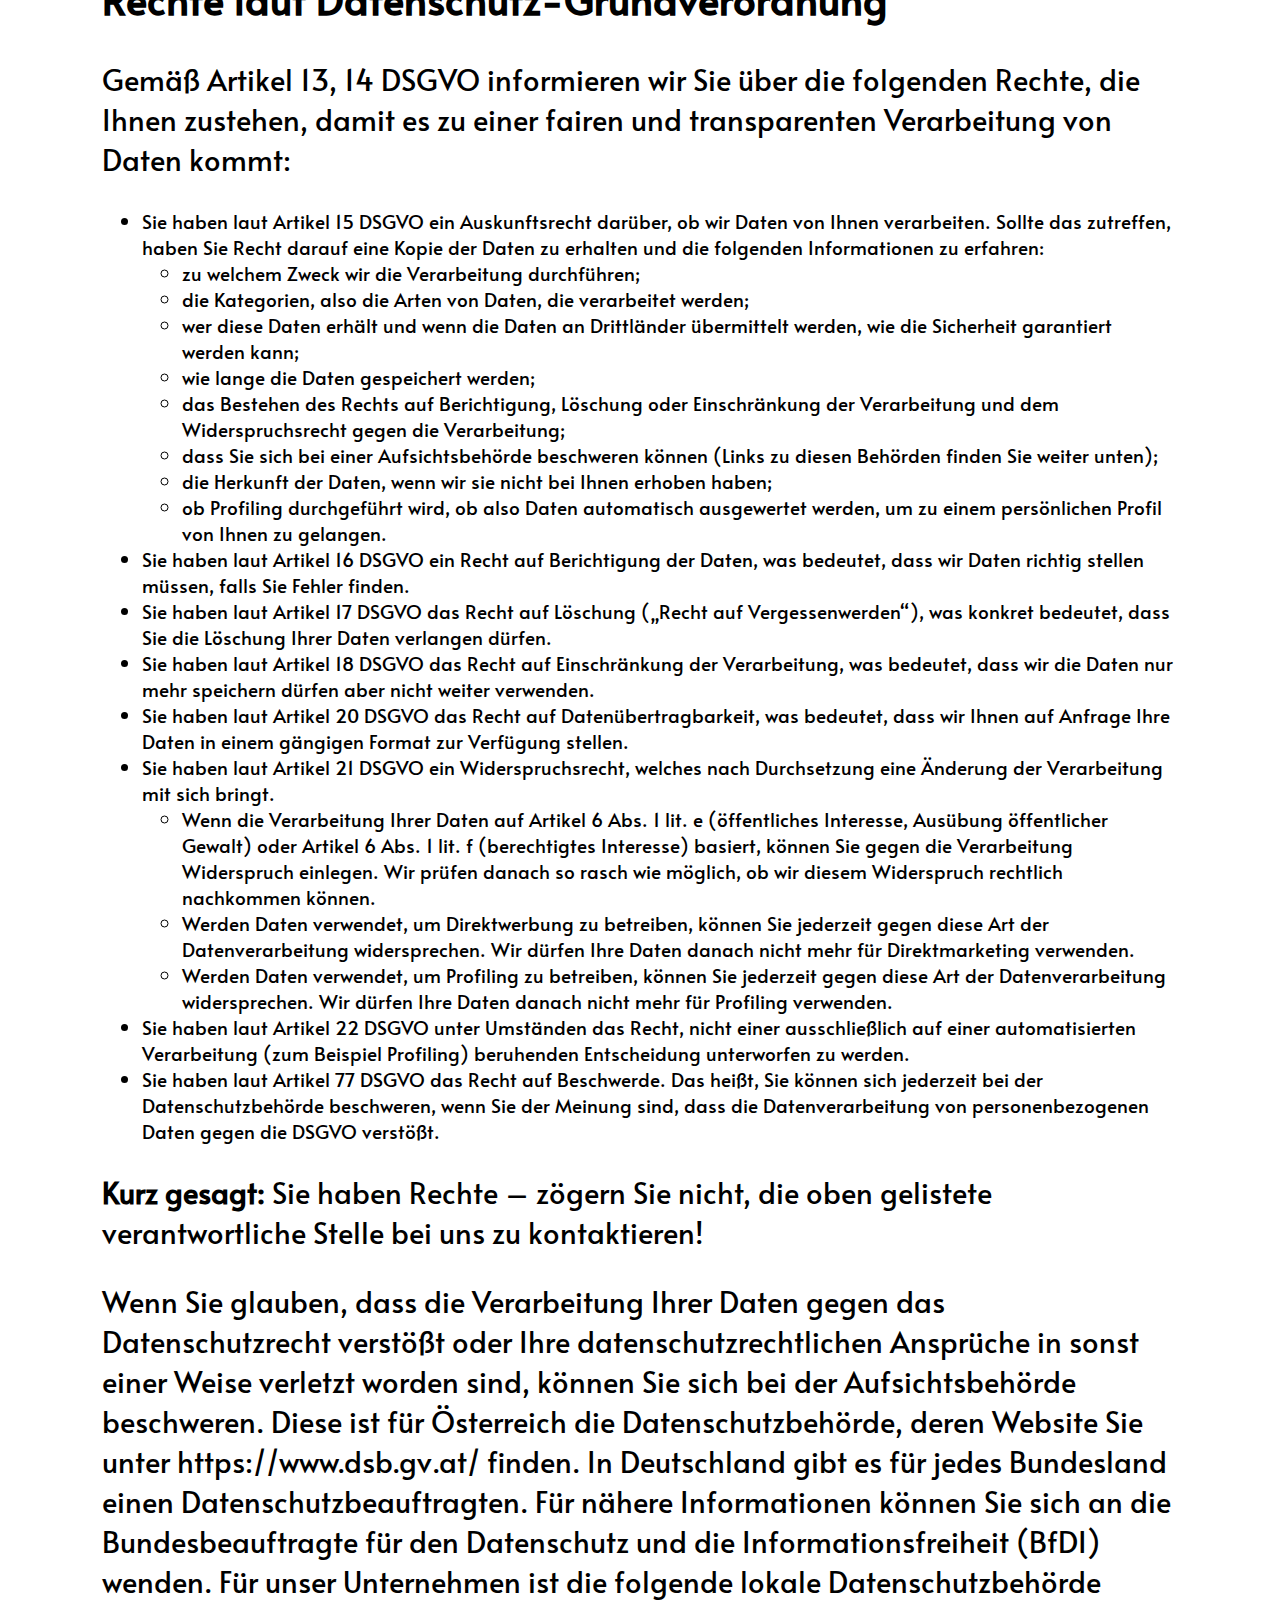
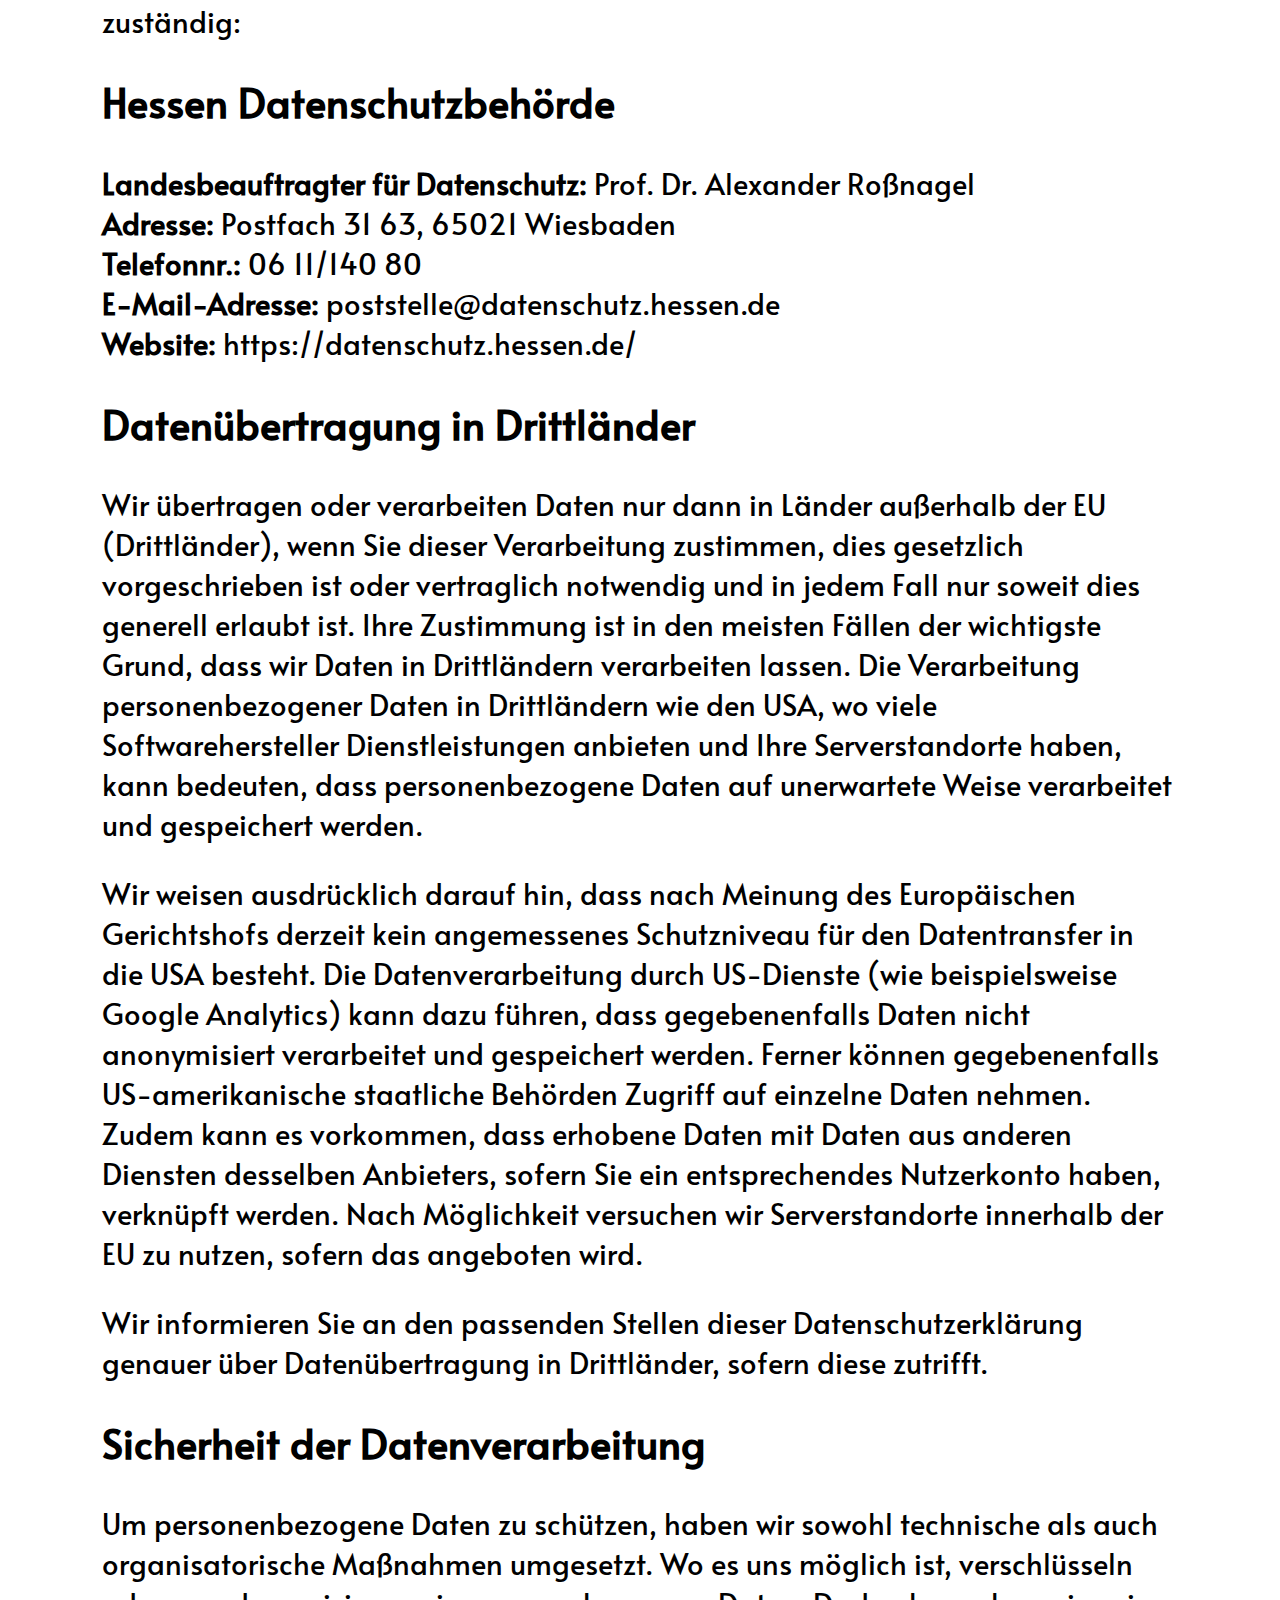
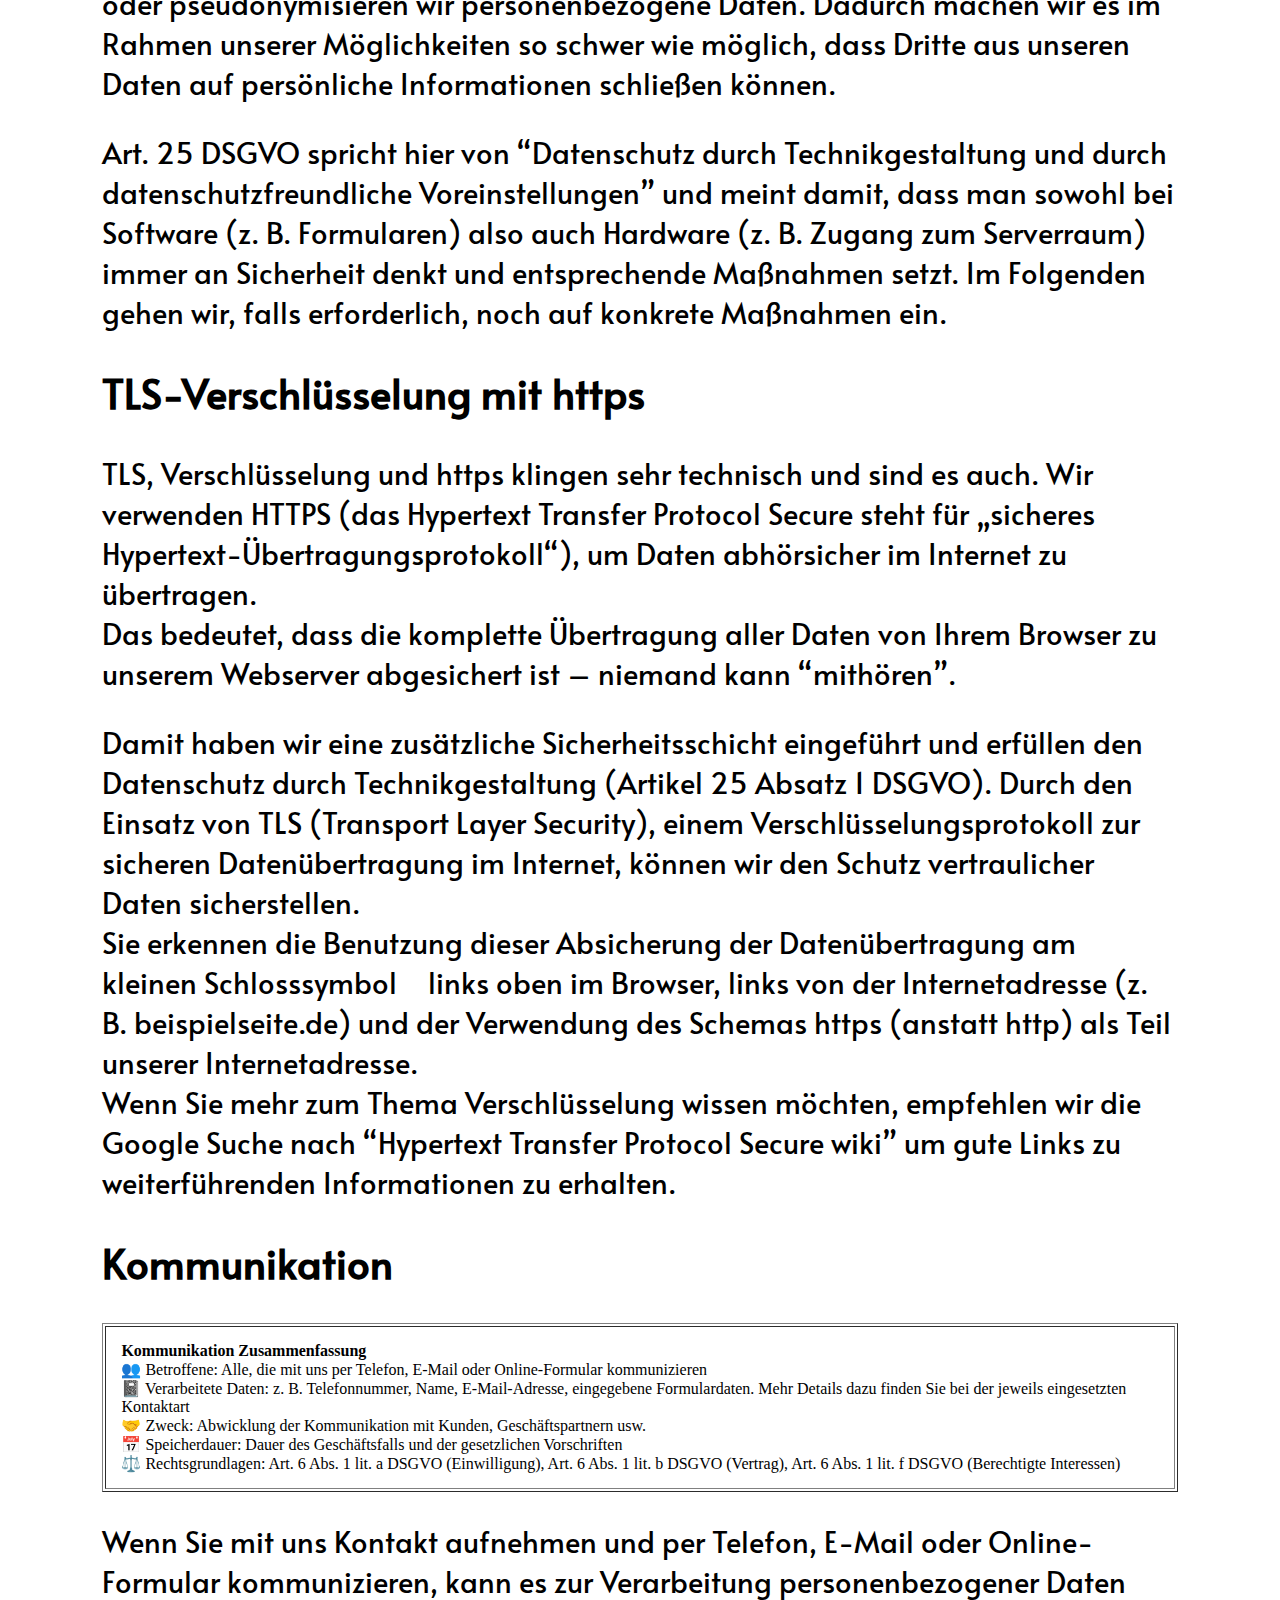
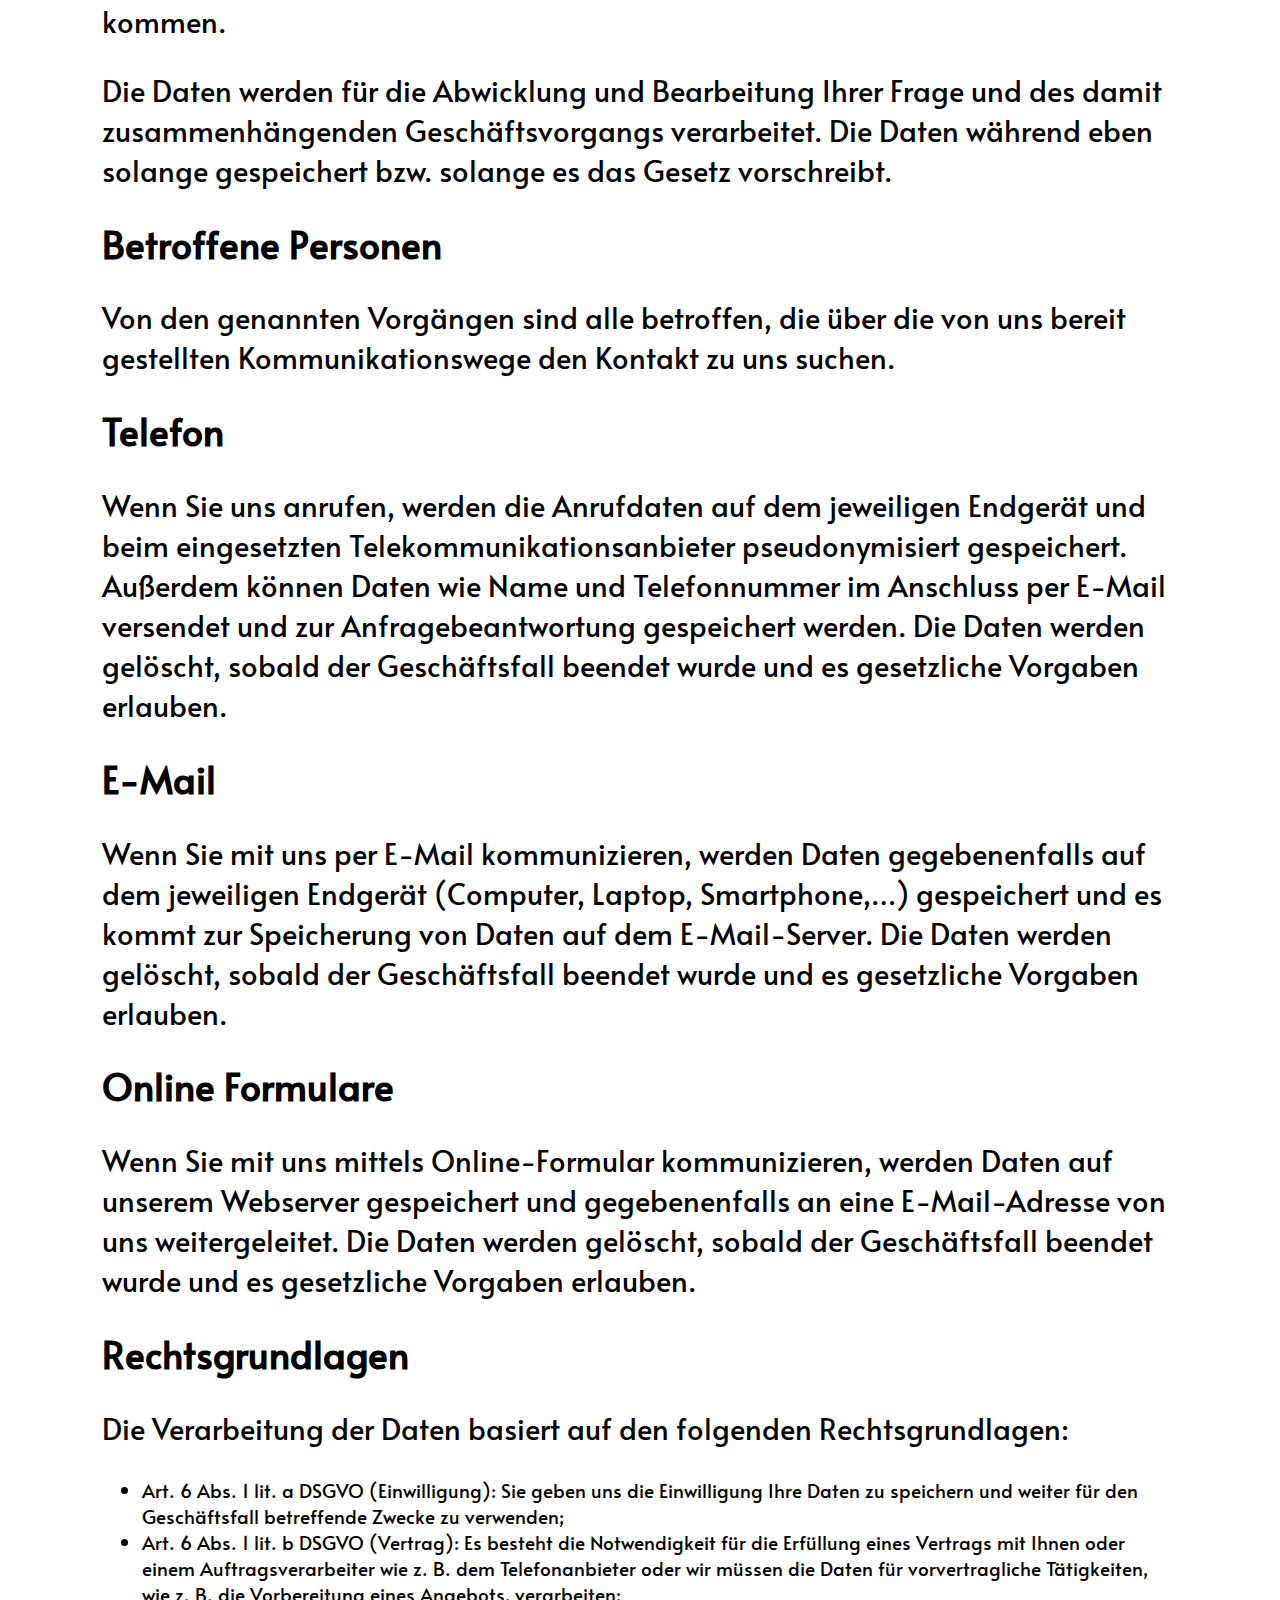
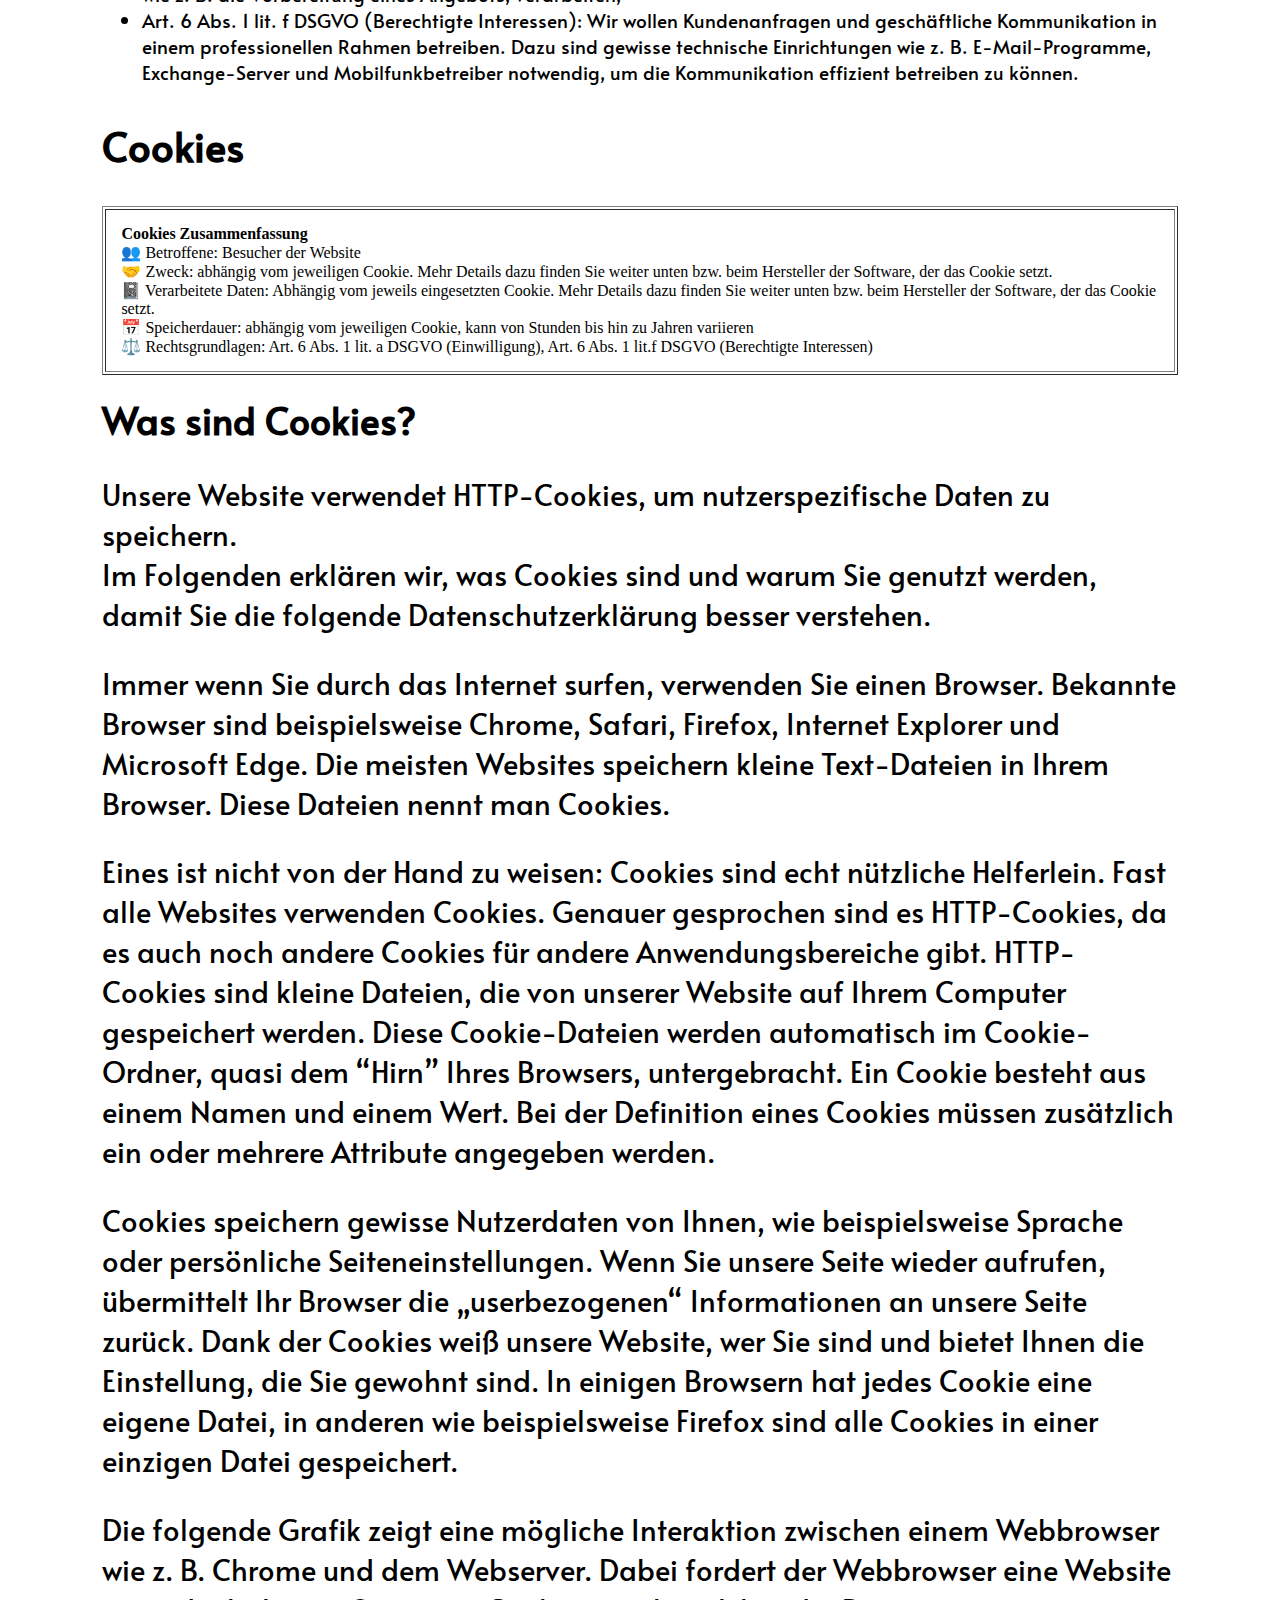
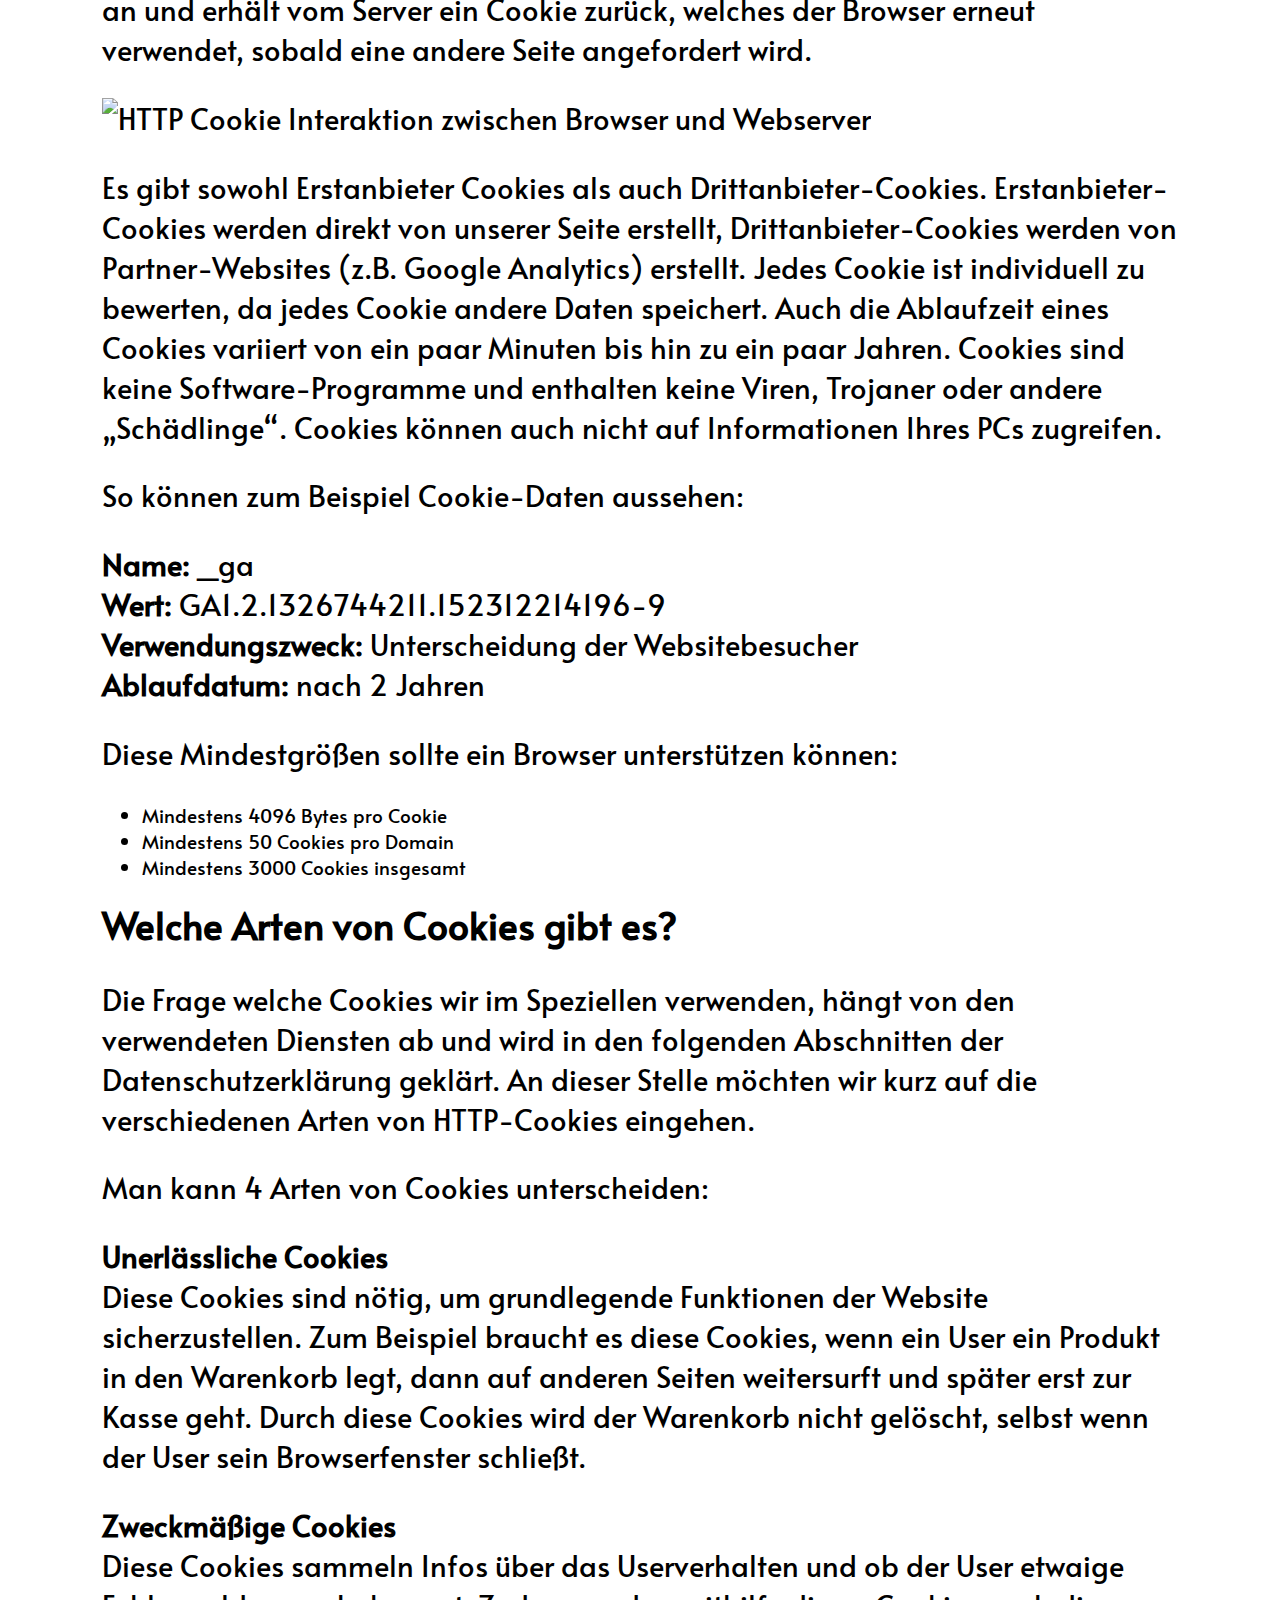
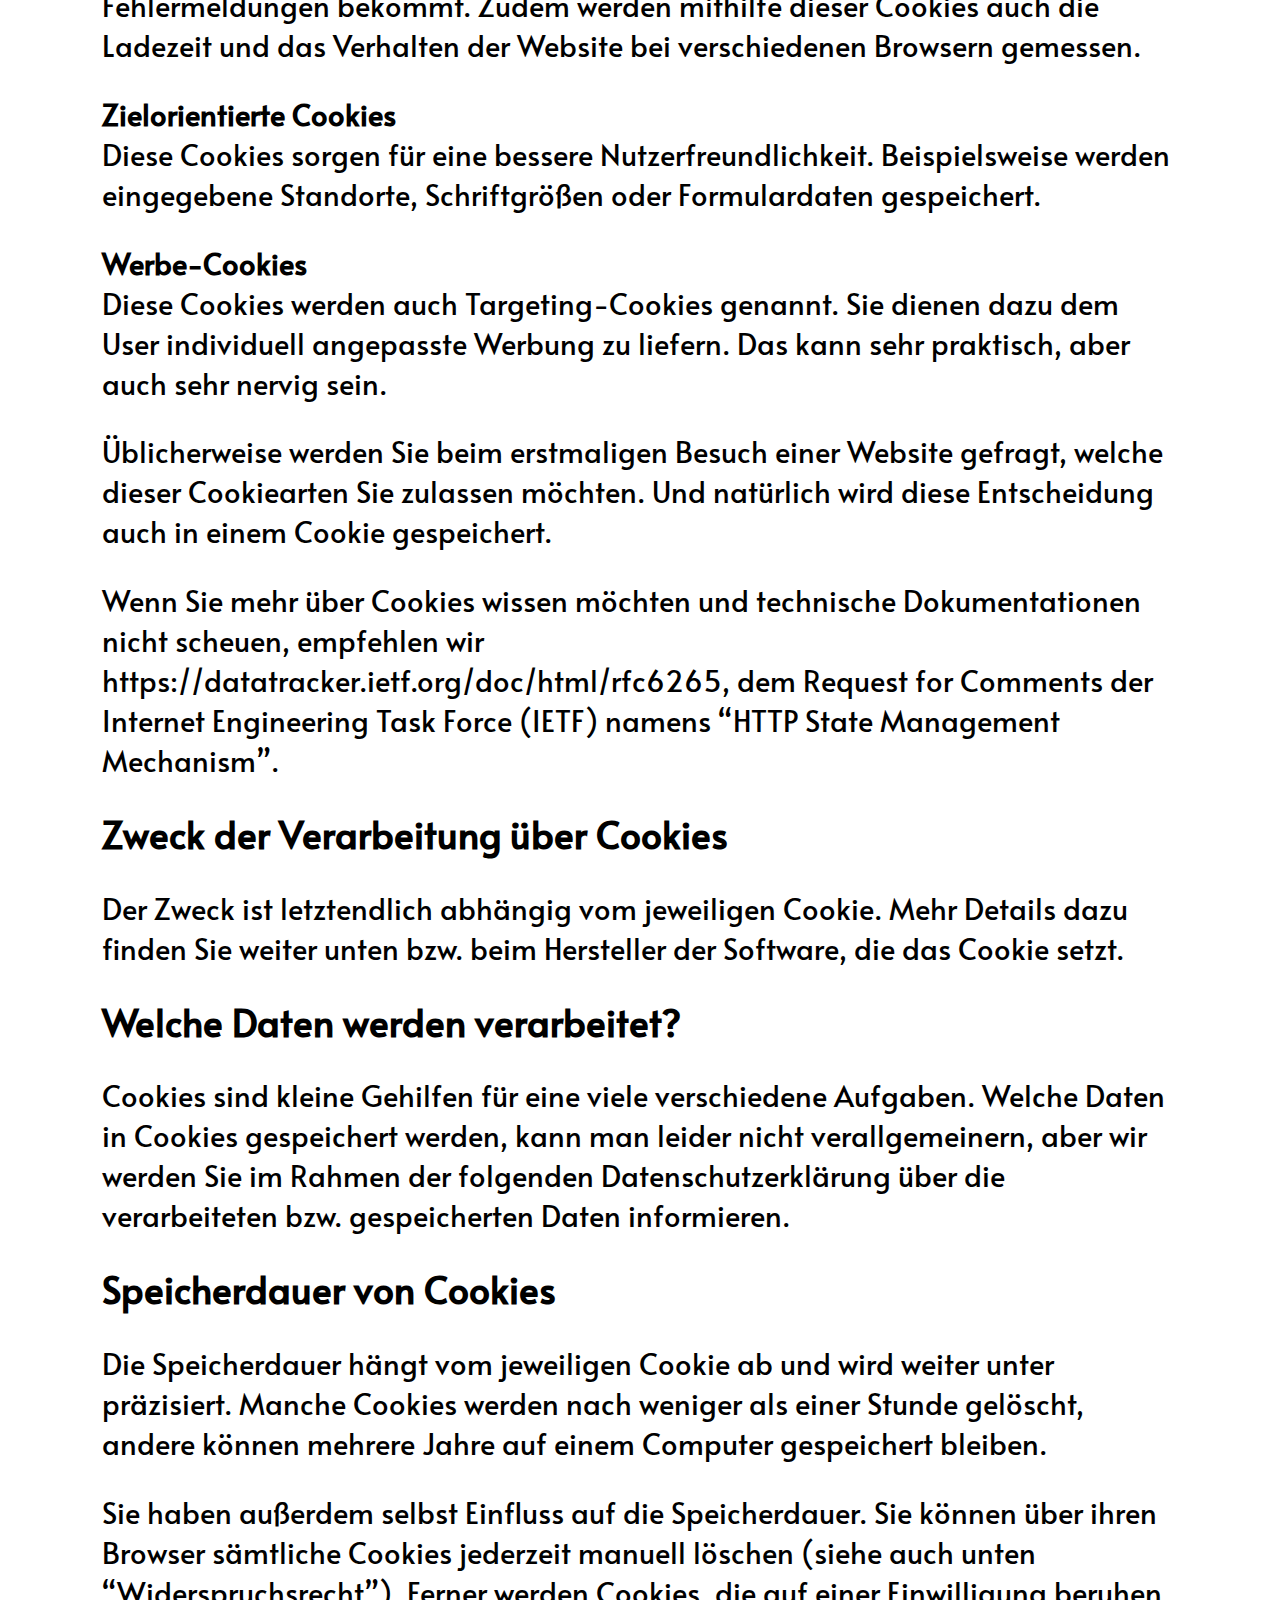
==== commit f42cbeab: "update" ====
--- a/datenschutz.html
+++ b/datenschutz.html
@@ -45,7 +45,7 @@
             <div class="item"><h3><a href="">booking</a></h3></div>-->
     </div>
     <div id="datenschutz">
-        <h1 class="adsimple-312214196">Datenschutzerklärung</h1>
+        <h1 class="adsimple-312214196">Datenschutz&shy;erklärung</h1>
             <h2 id="einleitung-ueberblick" class="adsimple-312214196">Einleitung und Überblick</h2>
             <p>Wir haben diese Datenschutzerklärung (Fassung 09.10.2022-312214196) verfasst, um Ihnen gemäß der Vorgaben der <a class="adsimple-312214196" href="https://eur-lex.europa.eu/legal-content/DE/TXT/HTML/?uri=CELEX:32016R0679&amp;from=DE&amp;tid=312214196#d1e2269-1-1" target="_blank" rel="noopener">Datenschutz-Grundverordnung (EU) 2016/679</a> und anwendbaren nationalen Gesetzen zu erklären, welche personenbezogenen Daten (kurz Daten) wir als Verantwortliche &#8211; und die von uns beauftragten Auftragsverarbeiter (z. B. Provider) &#8211; verarbeiten, zukünftig verarbeiten werden und welche rechtmäßigen Möglichkeiten Sie haben. Die verwendeten Begriffe sind geschlechtsneutral zu verstehen.<br />
             <strong class="adsimple-312214196">Kurz gesagt:</strong> Wir informieren Sie umfassend über Daten, die wir über Sie verarbeiten.</p>
--- a/style.css
+++ b/style.css
@@ -459,6 +459,20 @@
     z-index: 0;
 }
 
+.scheinwerfer-rot {
+    position: absolute;
+    top: 14px;
+    right: 4vw;
+    width: 614px;
+}
+
+.scheinwerfer-gelb {
+    position: absolute;
+    top: 47px;
+    left: 4vw;
+    width: 572px;
+}
+
 .kontaktformular {
     position: relative;
     margin-top: 130px;
@@ -669,11 +683,12 @@
 }
 
 #datenschutz, #impressum {
-    margin-top: 50px;
+    margin-top: 120px;
     left: 50%;
     transform: translateX(-50%);
     position: relative;
-    width: 1200px;
+    max-width: 1200px;
+    padding: 10px 8%;
 }
 
 #datenschutz h2 {
@@ -715,17 +730,23 @@
     .spotify {
         width: 90vw;
     }
-    
+    .lampe {
+        position: absolute;
+        left: 59vw;
+        top: 62px;
+        width: 500px;
+    }
     .box-1 {
         width: 40vw;
         height: 40vw;
+        margin-left: 10px;
         margin-right: 10px;
     }
-    
     .box-2 {
         width: 40vw;
         height: 40vw;
         margin-left: 10px;
+        margin-right: 10px;
     }
 }
 
@@ -738,6 +759,18 @@
         height: 75vw;
         margin-bottom: 40px;
     }
+    .lampe {
+        position: absolute;
+        right: -60px;
+        top: 85px;
+        width: 400px;
+    }
+    .amp {
+        position: absolute;
+        bottom: 45px;
+        left: 24px;
+        width: 833px;
+    }
     .box-2 {
         width: 75vw;
         height: 75vw;
@@ -746,6 +779,27 @@
         width: 60vw;
         height: 30vw;
     }
+    .scheinwerfer-rot {
+        top: -3px;
+        right: -15vw;
+        width: 614px;    
+    }
+    .scheinwerfer-gelb {
+        top: 47px;
+        left: -15vw;
+        width: 539px;
+    }
+    .hero-image img {
+        width: 954px;
+        height: auto;
+        left: 50%;
+        transform: translateX(-50%);
+        position: relative;
+    }
+    .ueber-uns {
+        padding-top: 99px;
+        padding-bottom: 182px;
+    }
 }
 
 /* RESPONSIVNESS SMARTPHONE*/
@@ -776,9 +830,29 @@
     .releases h2 {
         margin-bottom: 0;
     }
+    .icons {
+        width: 70%;
+    }
+    .footer-content li {
+        display: block;
+        margin: 16px 10px;
+    }
     .bsg-logo {
         width: 249px;
         height: 39px;
+    }
+    #datenschutz, #impressum {
+        margin-top: 76px;
+    }
+    .scheinwerfer-rot {
+        top: 19px;
+        right: -17vw;
+        width: 367px;
+    }
+    .scheinwerfer-gelb {
+        top: 53px;
+        left: -17vw;
+        width: 309px;    
     }
     .hero-image img {
         width: 500px;
@@ -796,14 +870,15 @@
         margin-top: 20px;
     }
     .lampe {
-        right: -140px;
-        top: 40px;
-        width: 90%;
+        right: -115px;
+        top: 42px;
+        width: 355px;
     }
     .amp {
         position: absolute;
-        bottom: 53px;
-        width: 784px;
+        bottom: 54px;
+        width: 704px;
+        left: 5px;
     }
     .slick-prev {
         left: 7px;
@@ -816,10 +891,11 @@
         height: 90vw;
     }
     .ueber-uns {
-        padding-top: 30px;
+        padding-top: 59px;
     }
     .releases {
         margin-top: 0;
+        margin-bottom: 78px;
     }
     .releases .btn {
         margin: 0;
@@ -865,6 +941,9 @@
         top: -26px;
         right: -117px;
     }
+    .slider {
+        margin-top: 10px;
+    }
     .teppich {
         bottom: -138px;
         width: 442px; 
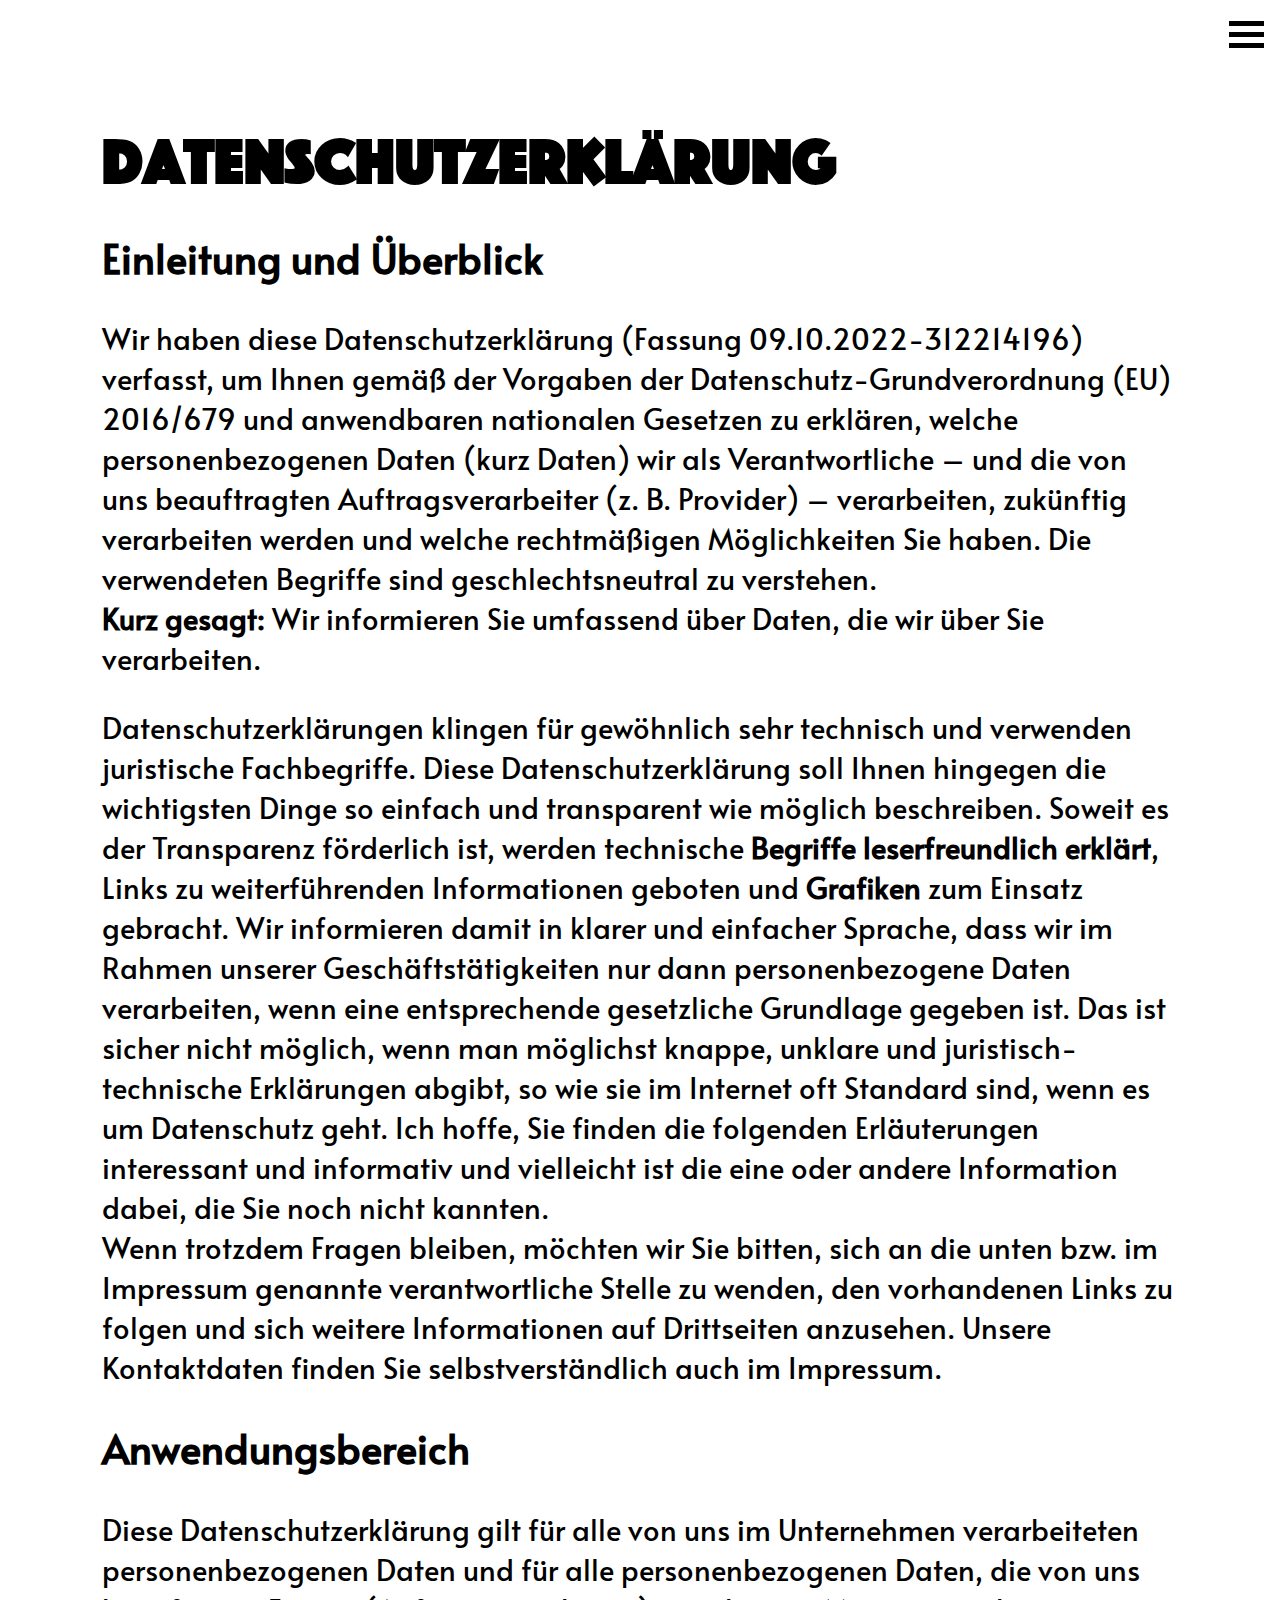
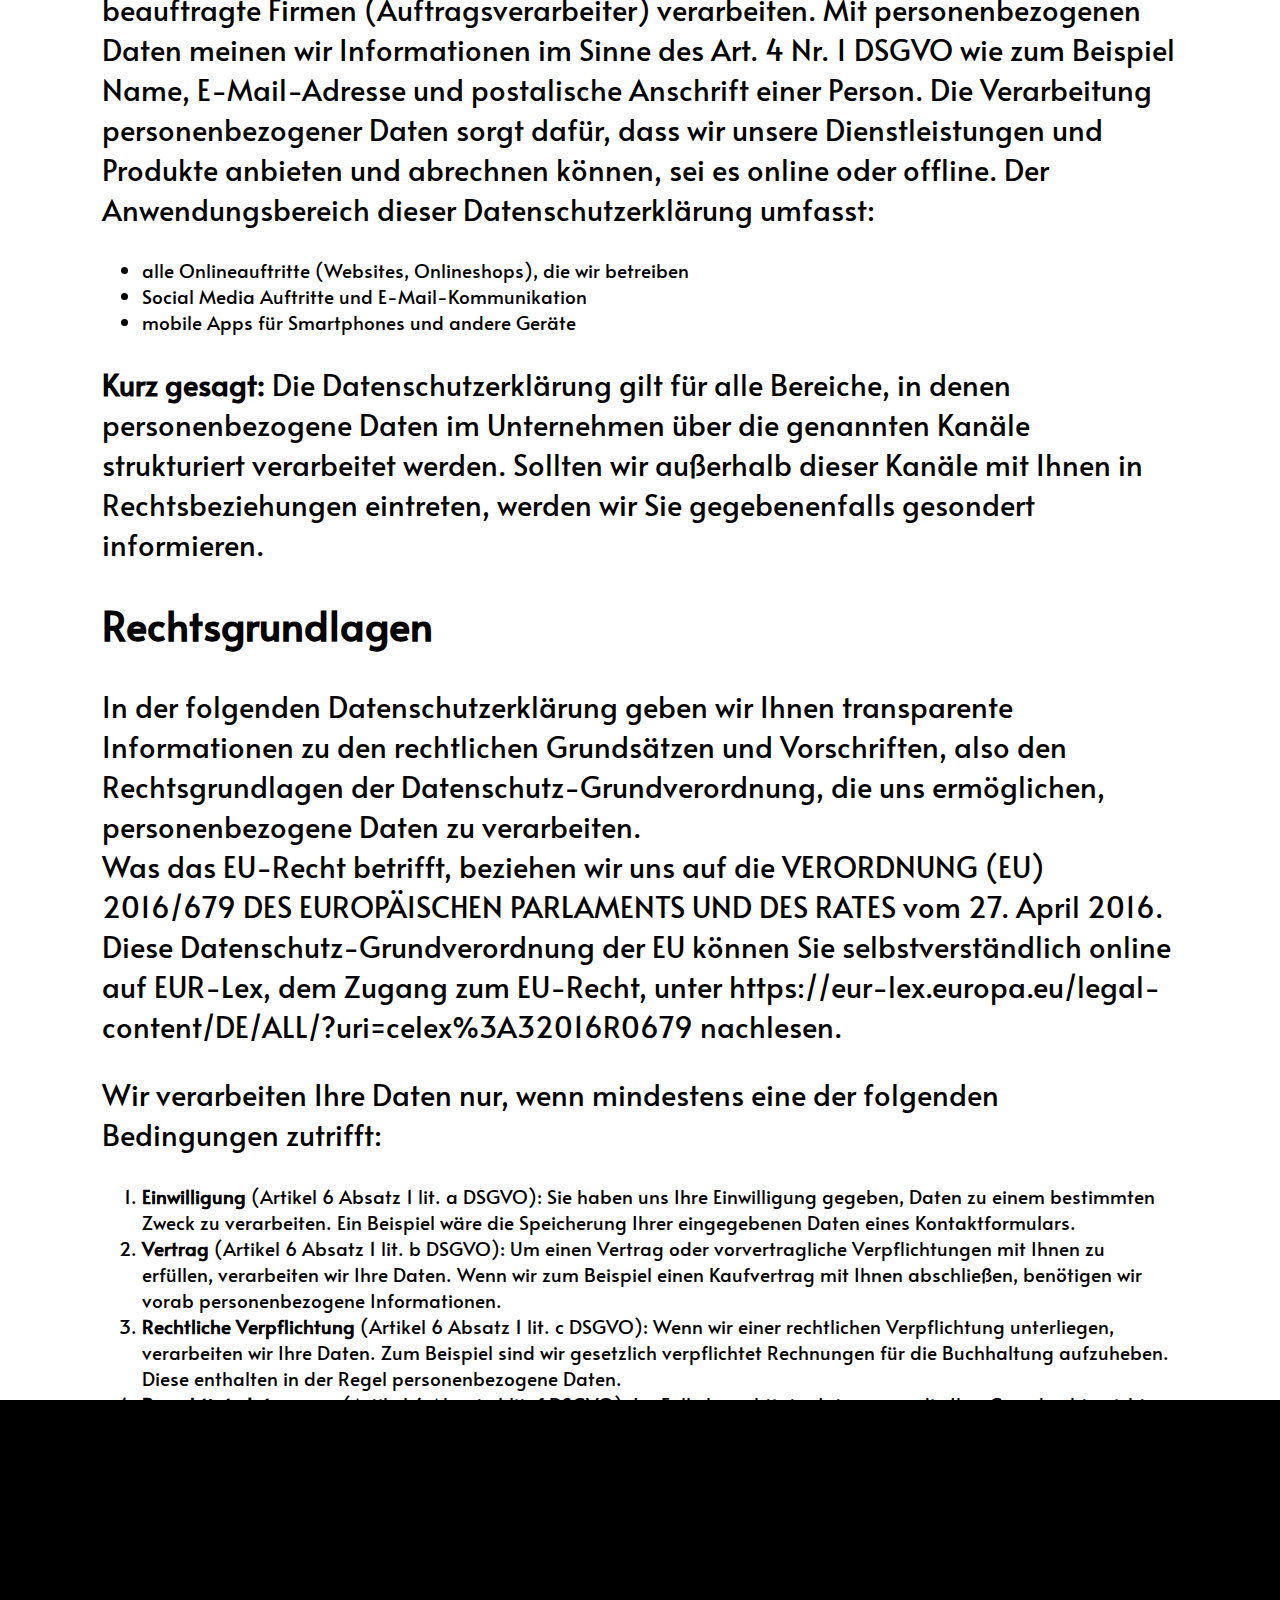
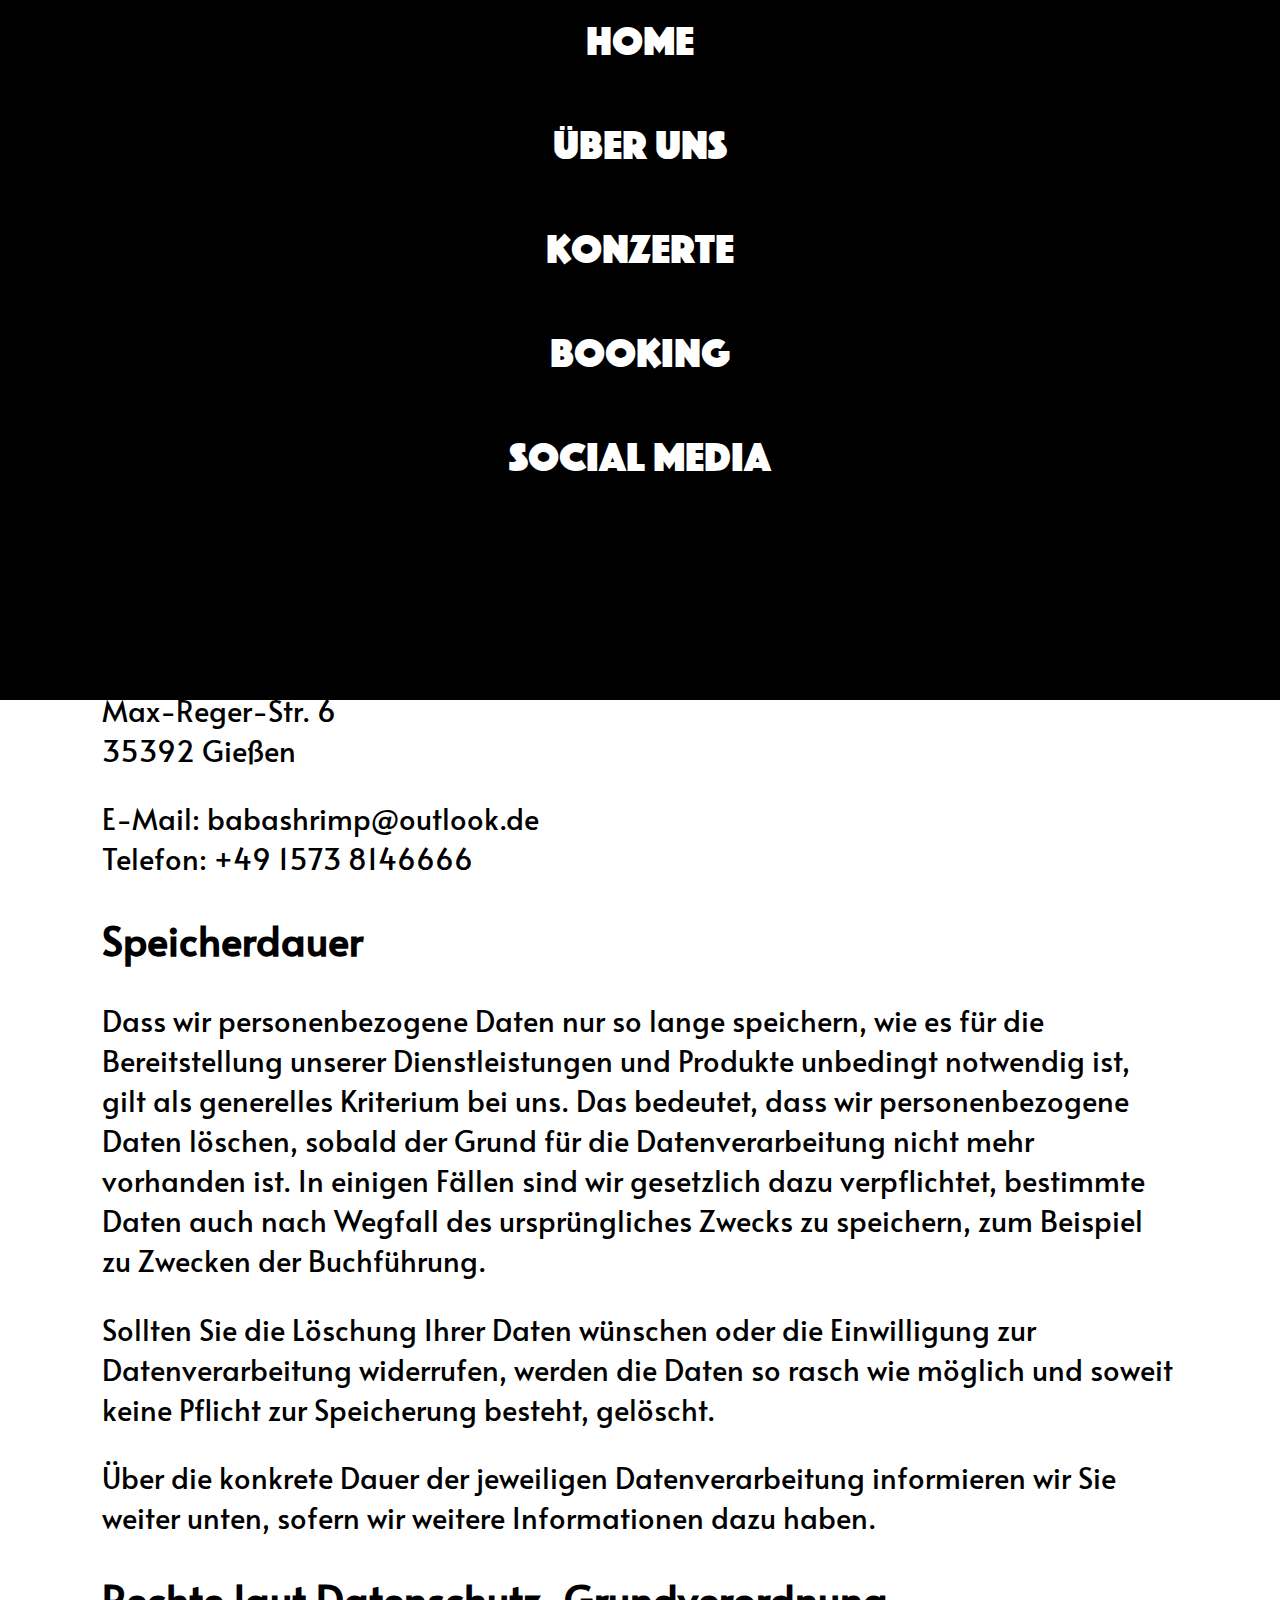
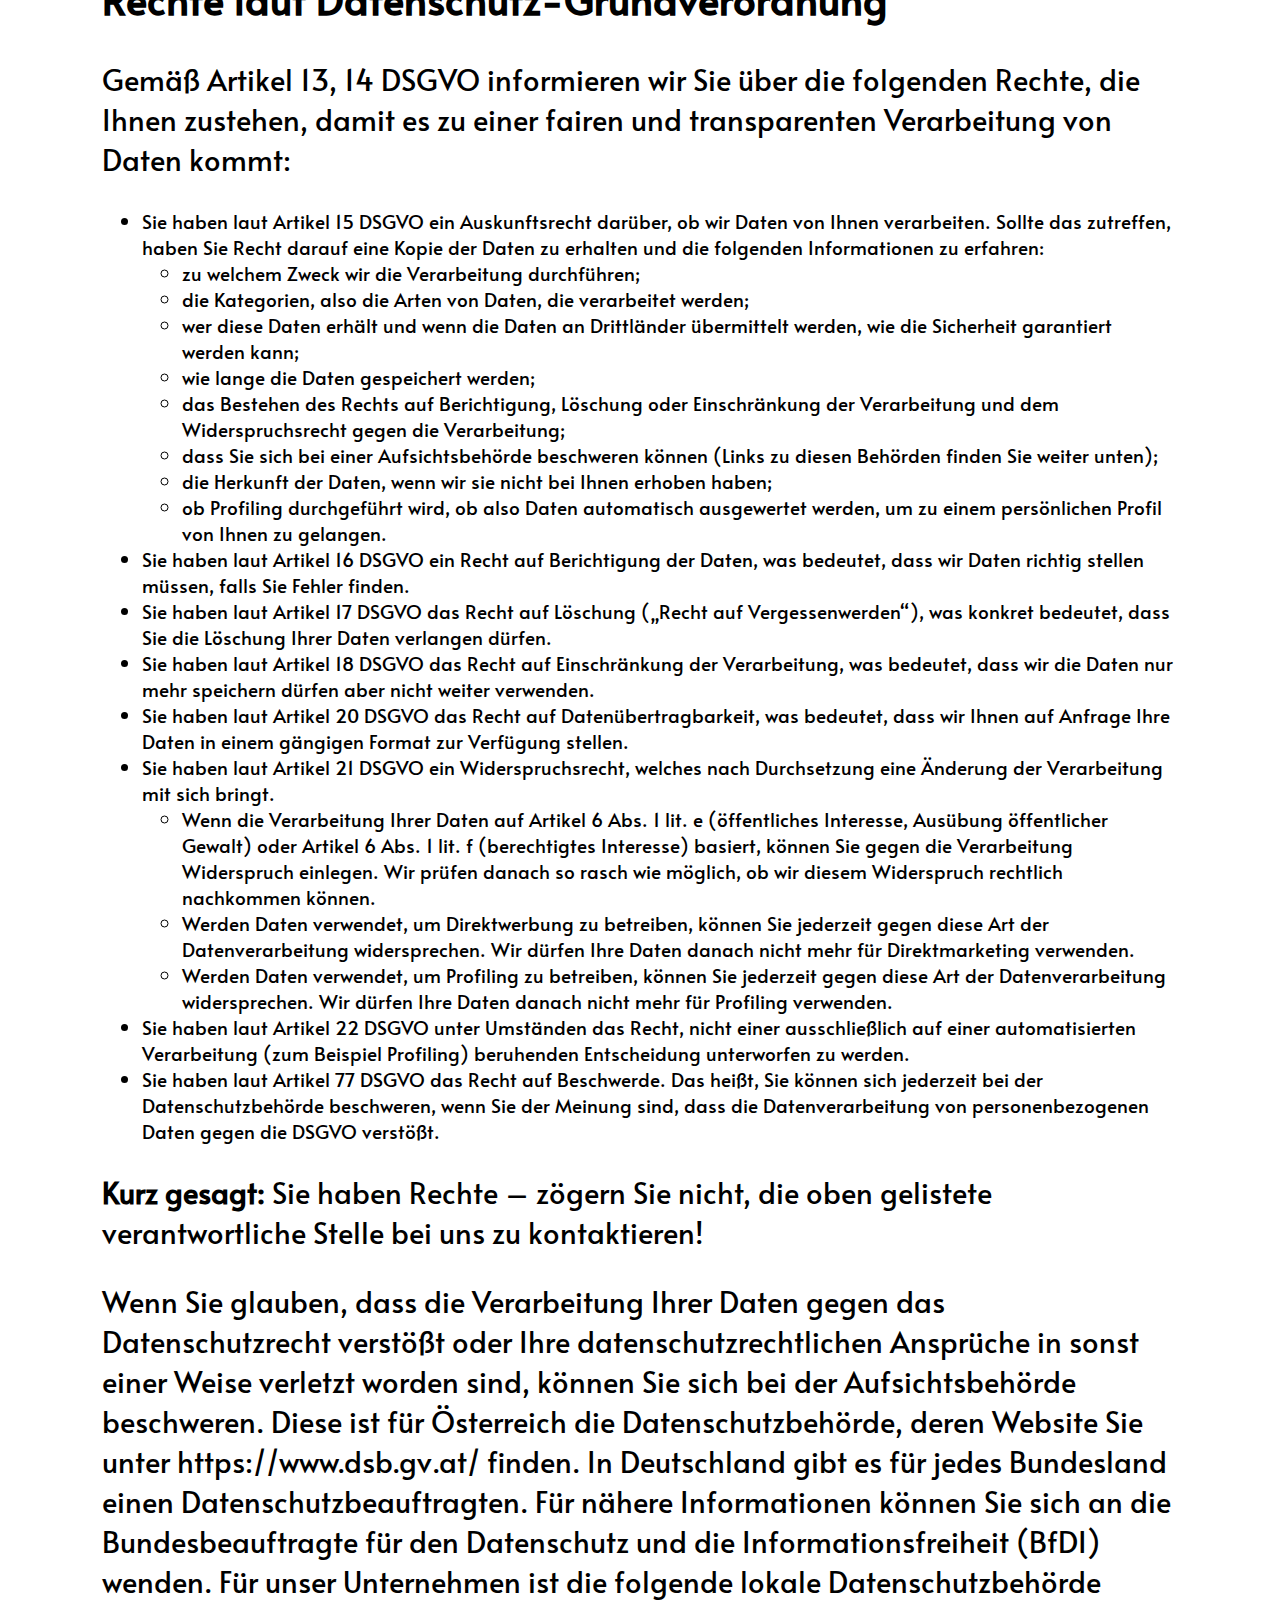
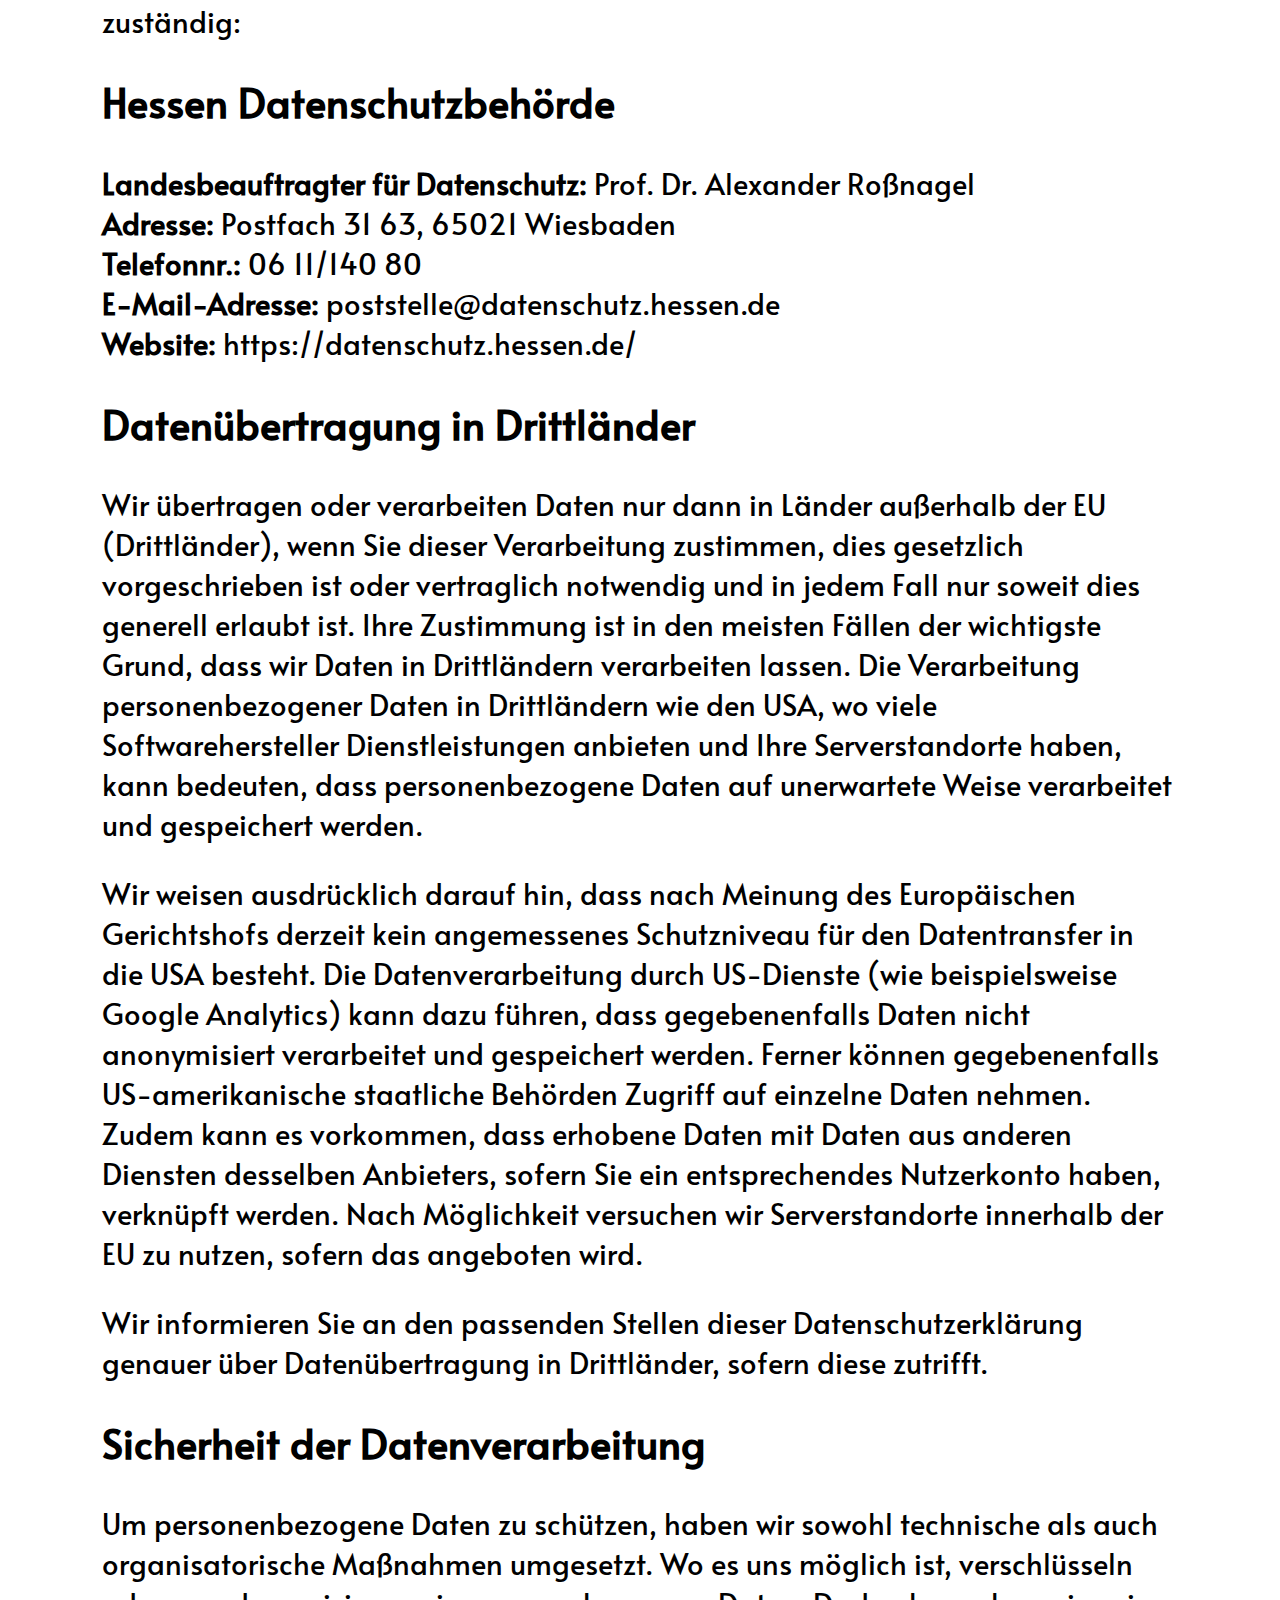
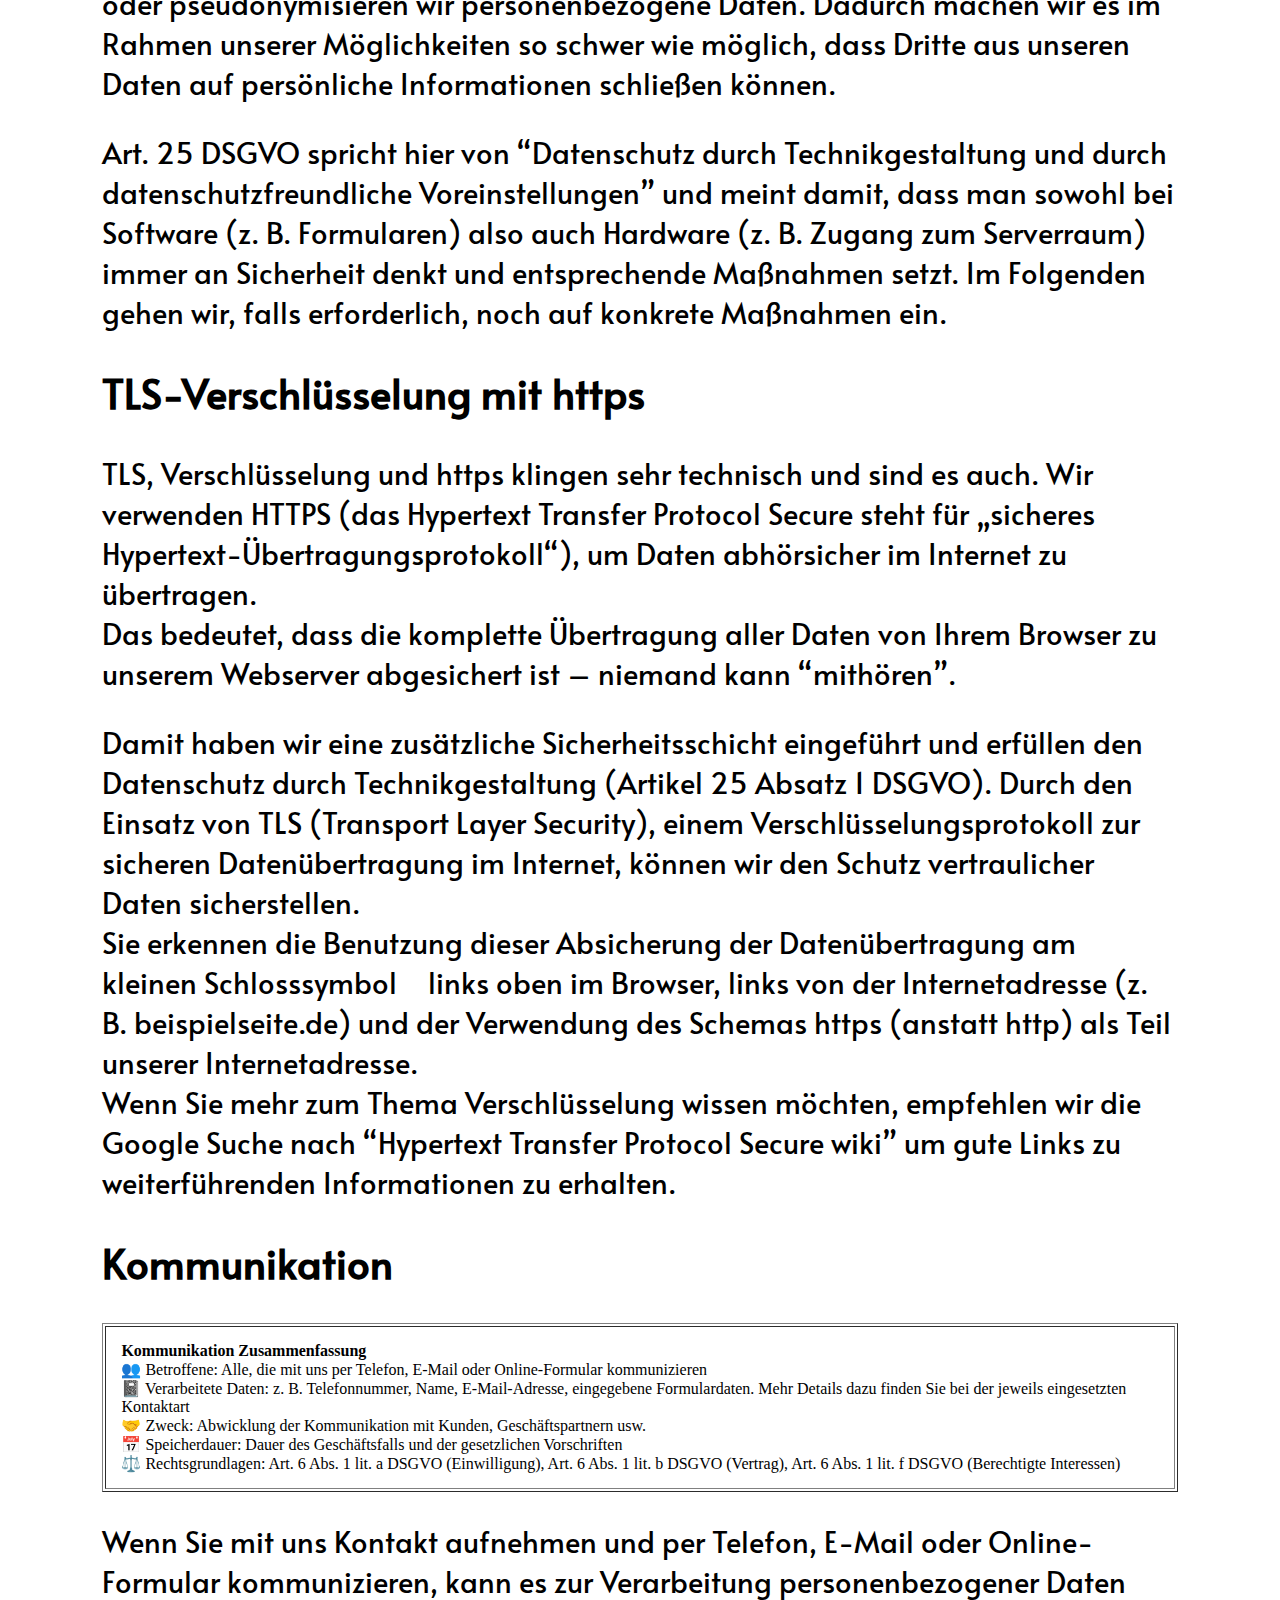
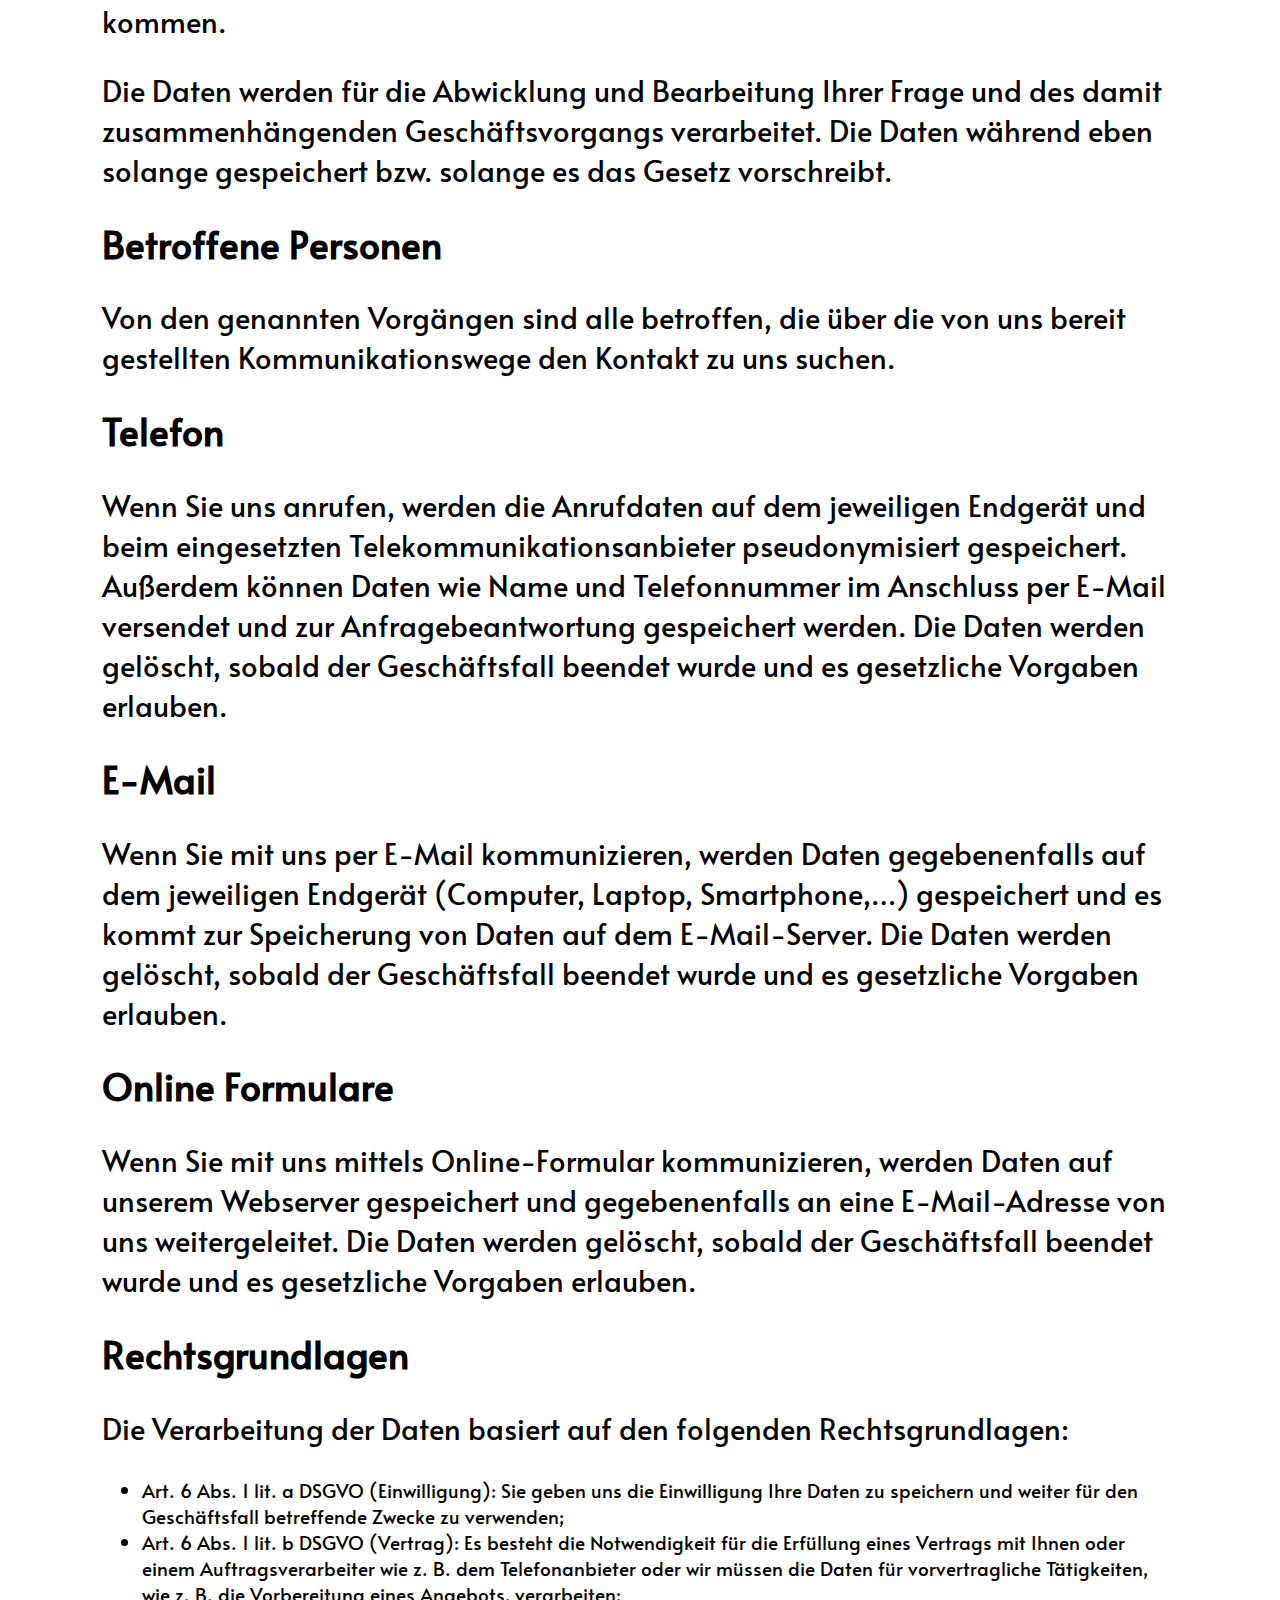
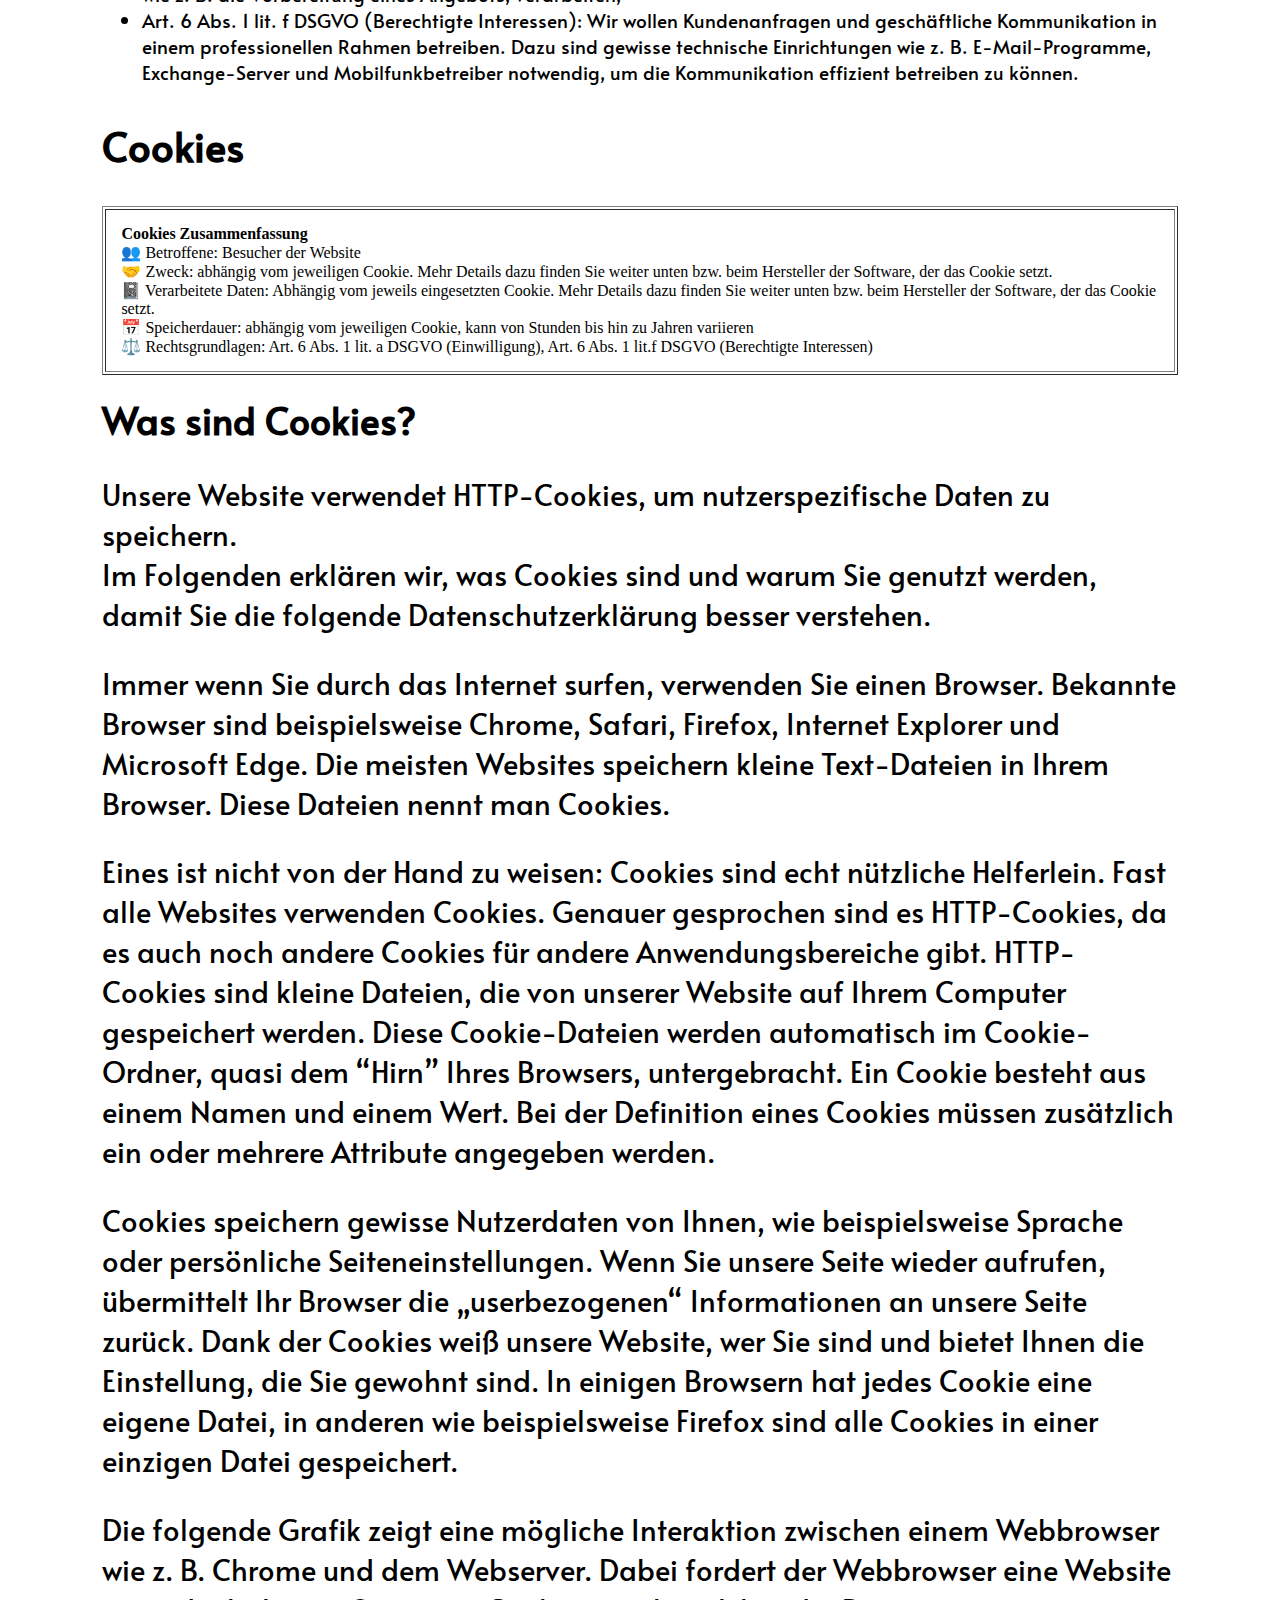
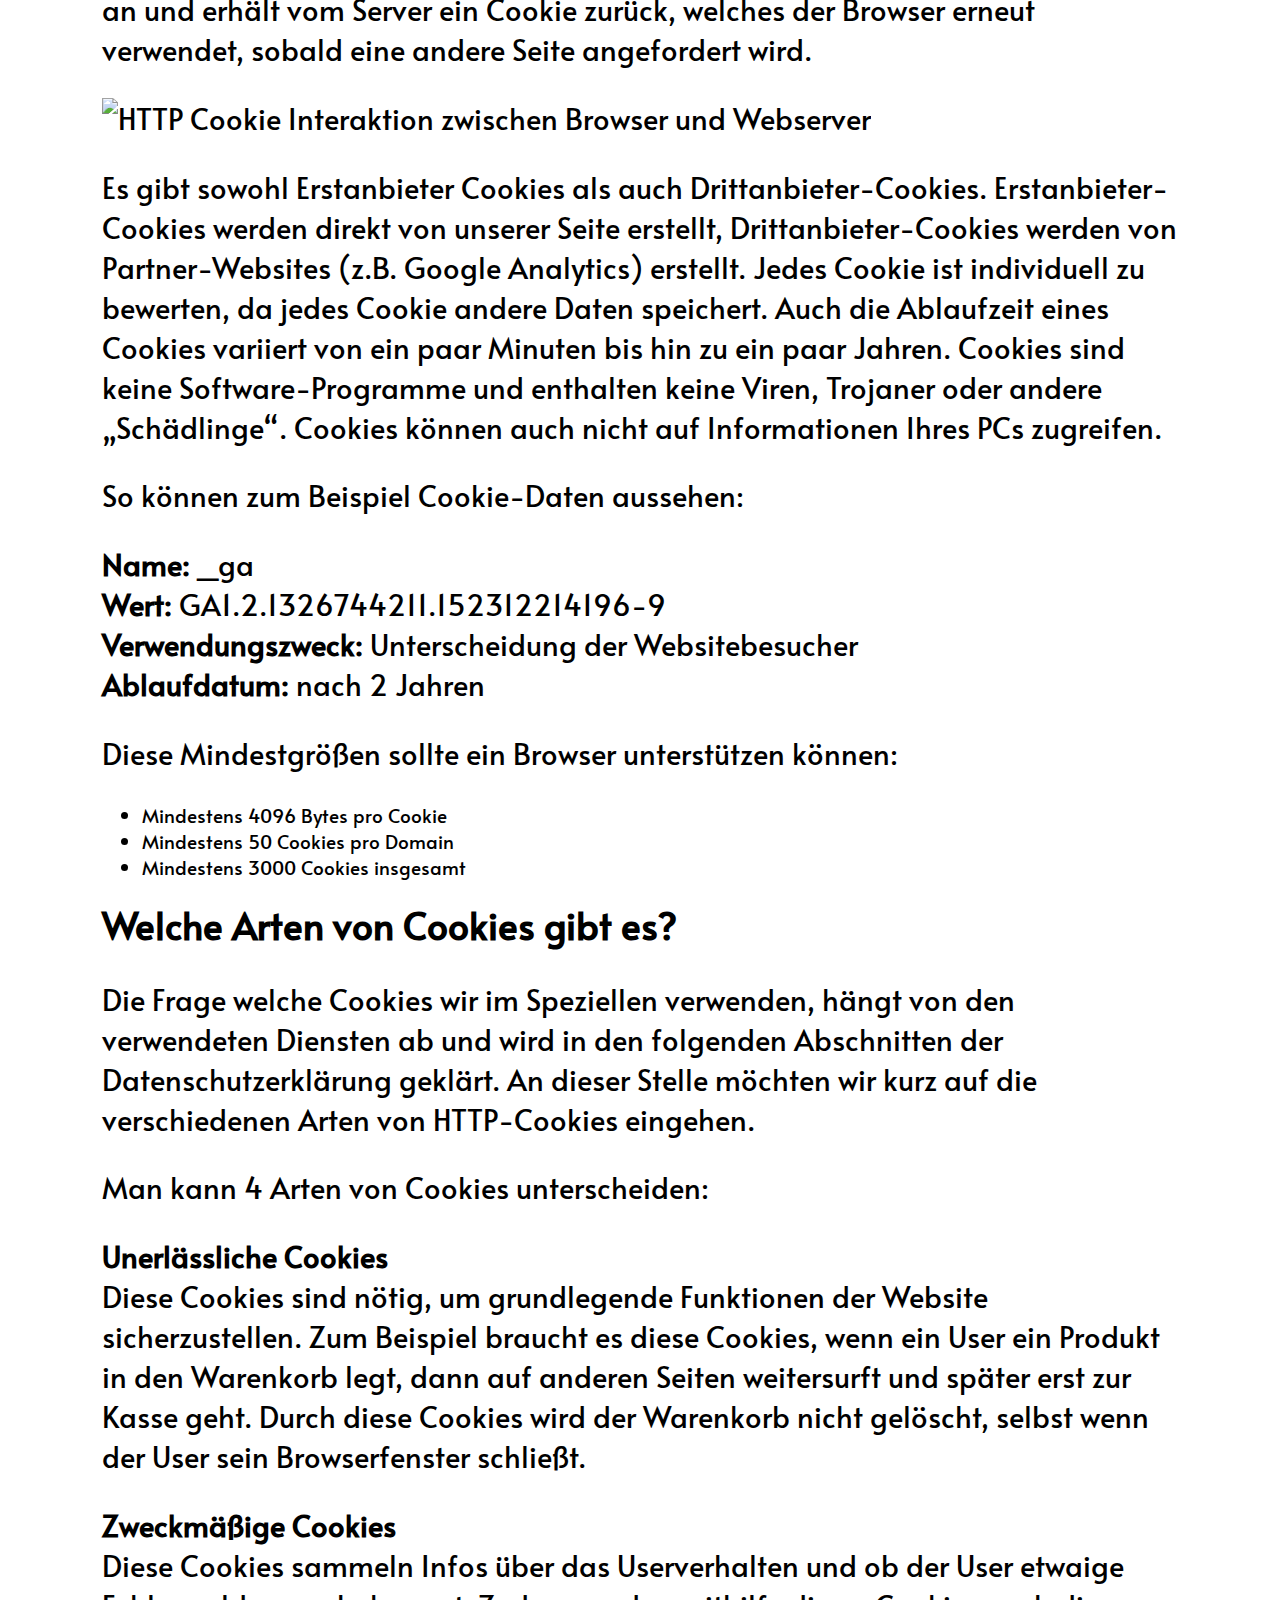
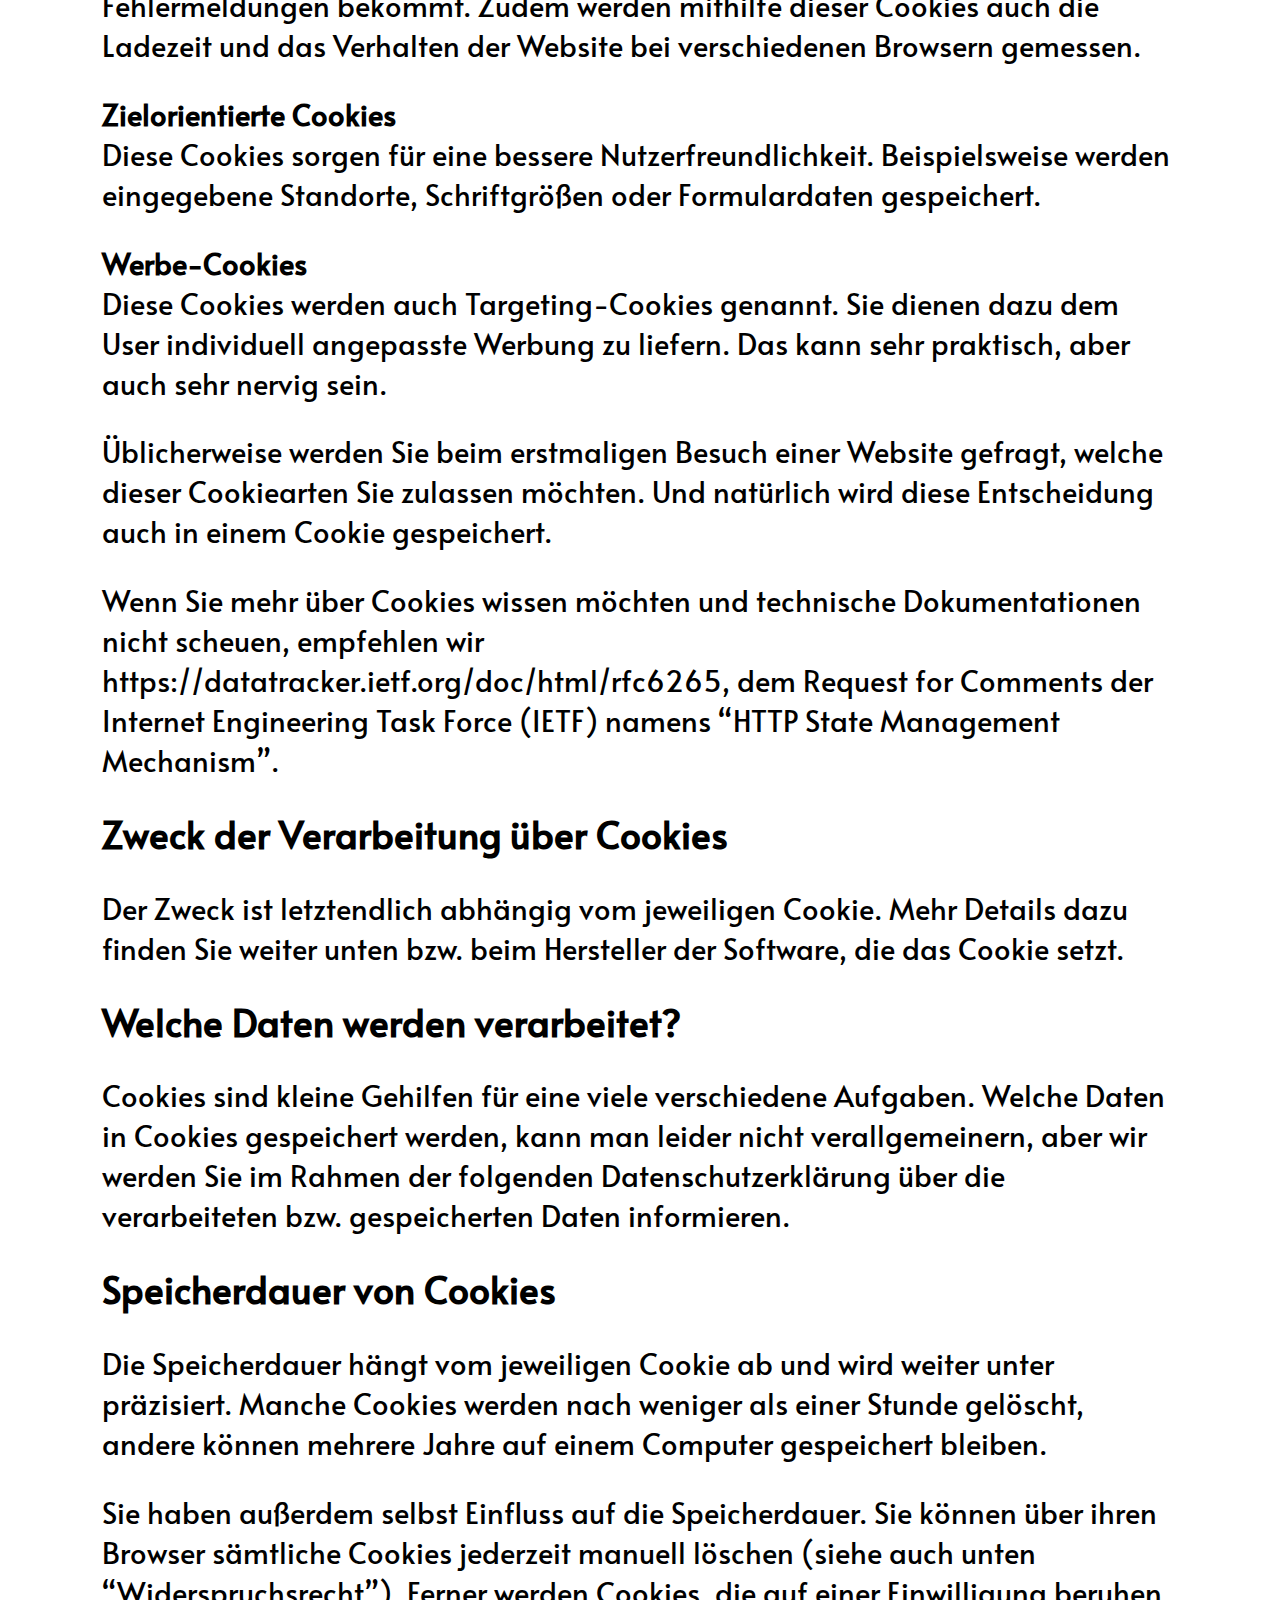
==== commit f73416a2: "update" ====
--- a/datenschutz.html
+++ b/datenschutz.html
@@ -14,6 +14,7 @@
         <div class="topnav">
             <div id="navbar-collapsed">
                 <div class="collapsed-child" id="navbar-link">
+                    <a class="pagelinks" href="index.html#home" onclick="linkClicked(); burgerIcons()">Home</a>
                     <a class="pagelinks" href="index.html#ueber-uns" onclick="linkClicked(); burgerIcons()">über uns</a>
                     <a class="pagelinks" href="index.html#konzerte" onclick="linkClicked(); burgerIcons()">konzerte</a>
                     <a class="pagelinks" href="index.html#booking" onclick="linkClicked(); burgerIcons()">booking</a>
--- a/style.css
+++ b/style.css
@@ -266,6 +266,12 @@
     position: absolute;
     right: 0;
     top: 0;
+    transform: rotate(4deg);
+    transform-origin: top center;
+}
+
+.ueber-uns-page .lampe {
+    transform: rotate(0deg);
 }
 
 .amp {
@@ -832,6 +838,7 @@
     }
     .icons {
         width: 70%;
+        margin: 2px 0;
     }
     .footer-content li {
         display: block;
@@ -870,7 +877,7 @@
         margin-top: 20px;
     }
     .lampe {
-        right: -115px;
+        left: 53vw;
         top: 42px;
         width: 355px;
     }
@@ -957,4 +964,69 @@
     .label {
         font-size: 1.4rem !important;
     }
-}+}
+
+/* Cookie-Banner */
+
+  #footer-cookie,
+  #footer-cookie * {
+    box-sizing: border-box;
+    font-family: "Alata", "arial";
+  }
+
+  #footer-cookie {
+    display: none;
+    position: fixed;
+    bottom: 0px;
+    left: 0px;
+    width: 100%;
+    height: 60px;
+    padding-left: 30px;
+    padding-right: 30px;
+    line-height: 60px;
+	background-color:#D86F6F;
+    color: #fff;
+    z-index: 30;
+  }
+  
+  #footer-cookie a {
+    color: #fff;
+  }
+
+  #footer-cookie #description {
+    float: left;
+  }
+
+  #footer-cookie #accept {
+    float: right;
+  }
+
+  #footer-cookie #accept a {
+    border: 1px solid #fff;
+    padding: 6px 40px;
+    text-decoration: none;
+  }
+
+  @media (max-width: 1200px) {
+    #footer-cookie {
+      padding-top: 30px;
+      padding-bottom: 30px;
+      line-height: inherit;
+      height: auto;
+    }
+
+    #footer-cookie #description {
+      width: 100%;
+    }
+
+    #footer-cookie #accept {
+      width: 100%;
+      margin-top: 15px;
+    }
+
+    #footer-cookie #accept a {
+      width: 100%;
+      display: block;
+      text-align: center;
+    }
+  }